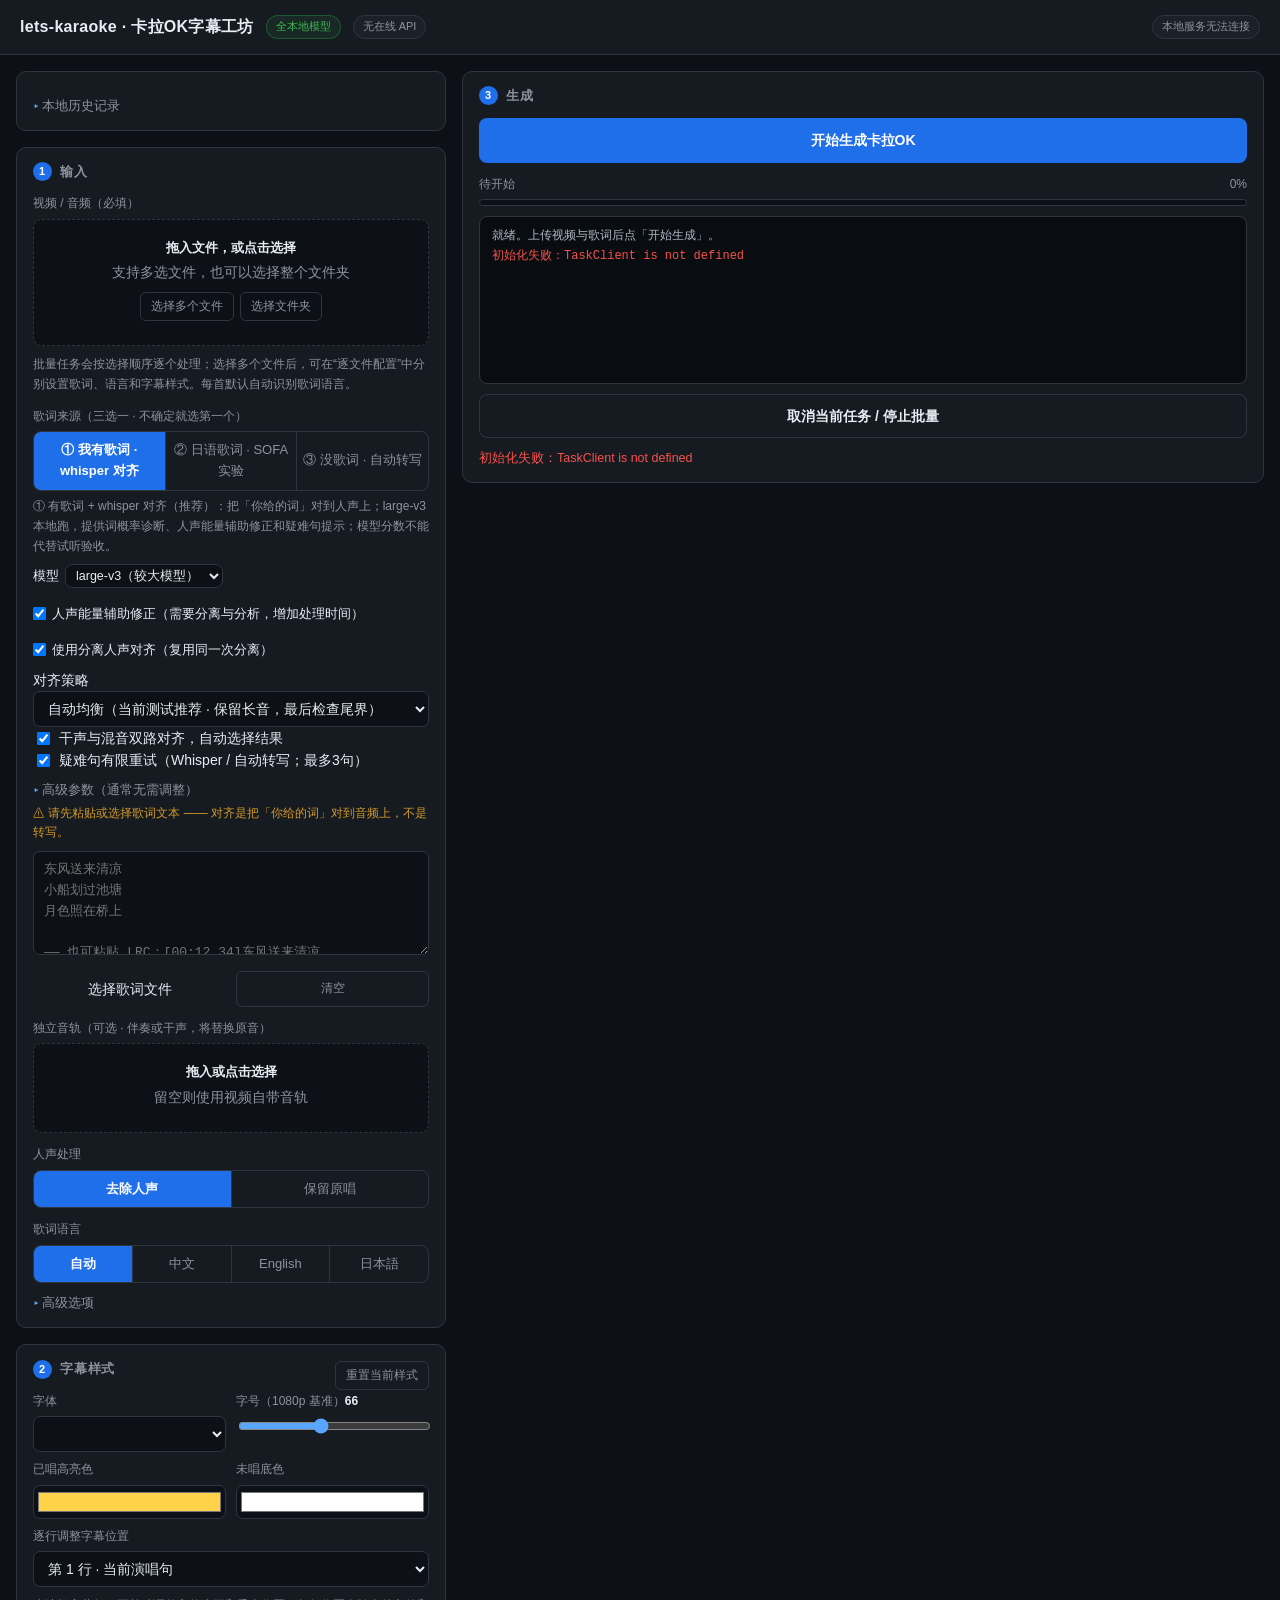
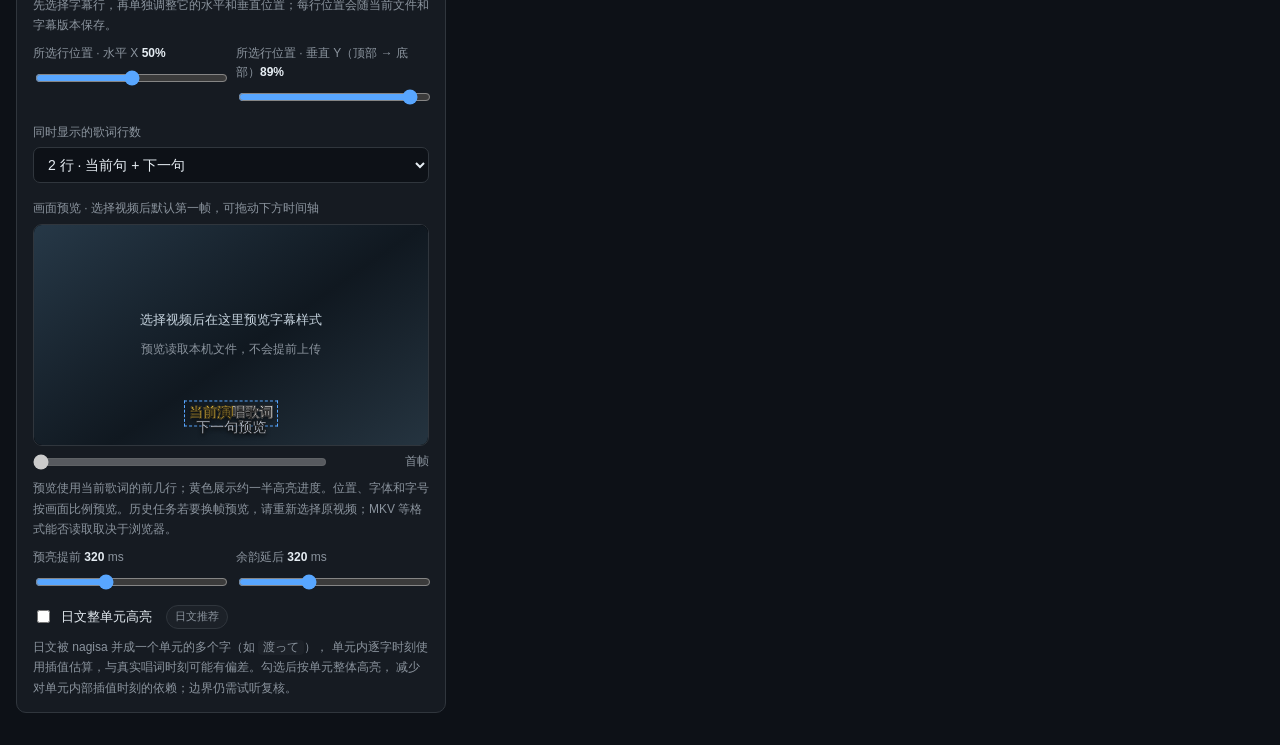
==== src/webui_assets/index.html @ 9d942431 "feat: make karaoke and concert workflows durable and reviewable" ====
<!DOCTYPE html>
<html lang="zh-CN">
<head>
<meta charset="utf-8">
<meta name="viewport" content="width=device-width, initial-scale=1">
<title>lets-karaoke · 卡拉OK字幕工坊</title>
<link rel="stylesheet" href="/diagnostics.css">
<script src="/diagnostics.js"></script>
<link rel="stylesheet" href="/review.css">
<script src="/lyric_waveform.js"></script>
<script src="/task_client.js"></script>
<style>
:root{
  --bg:#0d1117; --panel:#161b22; --panel2:#1c2128; --line:#30363d;
  --fg:#e6edf3; --muted:#8b949e; --accent:#58a6ff; --accent2:#1f6feb;
  --ok:#3fb950; --warn:#d29922; --err:#f85149; --gold:#ffd24a;
  --radius:10px;
}
*{box-sizing:border-box}
html,body{margin:0;padding:0;height:100%}
body{
  background:var(--bg); color:var(--fg);
  font:14px/1.6 -apple-system,BlinkMacSystemFont,"Segoe UI","Microsoft YaHei",
       "PingFang SC",sans-serif;
}
a{color:var(--accent)}
header{
  display:flex;align-items:center;gap:12px;padding:14px 20px;
  border-bottom:1px solid var(--line);background:var(--panel);position:sticky;top:0;z-index:20;
}
header h1{font-size:16px;margin:0;font-weight:600;letter-spacing:.3px}
.pill{
  font-size:11px;padding:2px 9px;border-radius:99px;
  border:1px solid var(--line);color:var(--muted);background:var(--panel2);
}
.pill.on{color:var(--ok);border-color:#2ea04366;background:#2ea0431a}
.spacer{flex:1}
.wrap{display:grid;grid-template-columns:minmax(360px,430px) 1fr;gap:16px;padding:16px;align-items:start}
@media(max-width:1080px){.wrap{grid-template-columns:1fr}}
.review-layout{display:grid;grid-template-columns:minmax(0,1fr);gap:0;align-items:start}
@media(min-width:1400px){
  .review-layout{grid-template-columns:minmax(340px,.9fr) minmax(480px,1.1fr);gap:12px}
  #resultCard{position:sticky;top:72px;align-self:start;max-height:calc(100vh - 88px);overflow:auto;scrollbar-color:#3a4756 var(--panel)}
  #resultCard .result-media{position:sticky;top:0;z-index:3;margin:-14px -16px 0;padding:14px 16px 8px;background:var(--panel);border-bottom:1px solid var(--line)}
  #resultCard video{max-height:45vh;object-fit:contain}
  .review-layout>.card{margin-bottom:0;min-width:0}
}
.card{background:var(--panel);border:1px solid var(--line);border-radius:var(--radius);padding:14px 16px;margin-bottom:16px}
.card h2{font-size:13px;margin:0 0 12px;color:var(--muted);font-weight:600;
  text-transform:uppercase;letter-spacing:.8px;display:flex;align-items:center;gap:8px}
.card h2 .n{
  display:inline-grid;place-items:center;width:19px;height:19px;border-radius:50%;
  background:var(--accent2);color:#fff;font-size:11px;font-weight:700;
}
label.fl{display:block;font-size:12px;color:var(--muted);margin:12px 0 5px}
label.fl:first-of-type{margin-top:0}
input[type=text],input[type=number],textarea,select{
  width:100%;background:#0d1117;color:var(--fg);border:1px solid var(--line);
  border-radius:7px;padding:8px 10px;font:inherit;outline:none;
}
input:focus,textarea:focus,select:focus{border-color:var(--accent);box-shadow:0 0 0 3px #58a6ff22}
textarea{resize:vertical;min-height:104px;font-family:ui-monospace,"Cascadia Mono",Consolas,monospace;font-size:13px}
input[type=range]{width:100%;accent-color:var(--accent)}
input[type=color]{width:100%;height:34px;padding:2px;background:#0d1117;border:1px solid var(--line);border-radius:7px;cursor:pointer}
.row{display:grid;grid-template-columns:1fr 1fr;gap:10px}
.row3{display:grid;grid-template-columns:1fr 1fr 1fr;gap:10px}
.seg{display:flex;border:1px solid var(--line);border-radius:8px;overflow:hidden}
.seg button{
  flex:1;background:transparent;border:0;color:var(--muted);padding:8px 4px;
  font:inherit;font-size:13px;cursor:pointer;transition:.12s;
}
.seg button+button{border-left:1px solid var(--line)}
.seg button:hover{color:var(--fg);background:#ffffff08}
.seg button.on{background:var(--accent2);color:#fff;font-weight:600}
.drop{
  border:1.5px dashed var(--line);border-radius:9px;padding:18px 12px;text-align:center;
  color:var(--muted);cursor:pointer;transition:.15s;background:#0d1117;
}
.drop:hover,.drop.hot{border-color:var(--accent);color:var(--accent);background:#58a6ff0d}
.drop b{display:block;color:var(--fg);font-size:13px;margin-bottom:3px;font-weight:600}
.drop .fn{color:var(--ok);font-size:12px;margin-top:6px;word-break:break-all}
.drop.has{border-color:#2ea04366}
button.primary,button.ghost{
  font:inherit;font-weight:600;border-radius:8px;padding:10px 18px;cursor:pointer;border:1px solid transparent;transition:.12s;
}
button.primary{background:var(--accent2);color:#fff;width:100%;font-size:14px}
button.primary:hover:not(:disabled){background:#2f81f7}
button.primary:disabled{opacity:.45;cursor:not-allowed}
button.ghost{background:transparent;color:var(--fg);border-color:var(--line)}
button.ghost:hover{background:#ffffff0d;border-color:var(--muted)}
button.mini{font:inherit;font-size:12px;padding:4px 10px;border-radius:6px;
  background:transparent;color:var(--muted);border:1px solid var(--line);cursor:pointer}
button.mini:hover{color:var(--fg);border-color:var(--muted)}
.bar{height:7px;background:#0d1117;border-radius:99px;overflow:hidden;border:1px solid var(--line)}
.bar i{display:block;height:100%;width:0;background:linear-gradient(90deg,var(--accent2),var(--ok));transition:width .3s}
.barwrap{margin:4px 0 10px}
.barwrap .lbl{display:flex;justify-content:space-between;font-size:12px;color:var(--muted);margin-bottom:5px}
pre.log{
  background:#090c10;border:1px solid var(--line);border-radius:8px;padding:10px 12px;
  height:168px;overflow:auto;font:12px/1.65 ui-monospace,"Cascadia Mono",Consolas,monospace;
  color:#adbac7;white-space:pre-wrap;word-break:break-all;margin:0;
}
pre.log .e{color:var(--err)}
video{width:100%;border-radius:8px;background:#000;display:block;aspect-ratio:16/9}
.style-preview{position:relative;width:100%;height:auto;aspect-ratio:16/9;max-height:420px;margin-inline:auto;overflow:hidden;border:1px solid var(--line);border-radius:9px;background:linear-gradient(145deg,#263847,#101820 55%,#253440);isolation:isolate}
.style-preview video{position:absolute;inset:0;width:100%;height:100%;object-fit:contain;border-radius:0}
.style-preview-placeholder{position:absolute;inset:0;display:grid;place-content:center;text-align:center;color:#c7d4df;background:linear-gradient(145deg,#263847,#101820 55%,#253440);font-size:13px}
.style-preview-caption{position:absolute;left:var(--caption-x,50%);top:var(--caption-y,89%);transform:translate(-50%,-100%);max-width:92%;text-align:center;white-space:pre-wrap;overflow-wrap:anywhere;font-weight:700;line-height:1.15;pointer-events:none}
.style-preview-caption.position-selected{outline:1px dashed #58a6ff;outline-offset:4px}
.style-preview-caption.current{background:linear-gradient(90deg,var(--caption-sung,#ffd24a) 0 52%,var(--caption-unsung,#fff) 52%);color:transparent;background-clip:text;-webkit-background-clip:text;-webkit-text-stroke:var(--caption-outline,1px) #101010;text-shadow:0 2px 4px #000b}
.style-preview-caption.future{color:#b0b8c4;text-shadow:0 2px 4px #000b;-webkit-text-stroke:var(--caption-outline,1px) #101010}
.frame-tools{display:grid;grid-template-columns:minmax(0,1fr) 92px;gap:10px;align-items:center;margin-top:7px}
.frame-tools input{margin:0}.frame-tools output{text-align:right;color:var(--muted);font:12px ui-monospace,Consolas,monospace}
.dl{display:flex;gap:8px;flex-wrap:wrap;margin-top:12px}
.dl a{
  font-size:12.5px;text-decoration:none;padding:7px 13px;border-radius:7px;
  border:1px solid var(--line);color:var(--fg);background:var(--panel2);
}
.dl a:hover{border-color:var(--accent);color:var(--accent)}
.stat{display:grid;grid-template-columns:repeat(auto-fill,minmax(112px,1fr));gap:9px;margin-top:12px}
.stat div{background:var(--panel2);border:1px solid var(--line);border-radius:8px;padding:8px 10px}
.stat b{display:block;font-size:15px;font-weight:600}
.stat span{font-size:11px;color:var(--muted)}
.tblwrap{max-height:372px;overflow:auto;border:1px solid var(--line);border-radius:8px}
table{width:100%;border-collapse:collapse;font-size:12.5px}
th{position:sticky;top:0;background:var(--panel2);z-index:2;text-align:left;
  padding:8px 9px;color:var(--muted);font-weight:600;border-bottom:1px solid var(--line);white-space:nowrap}
td{padding:5px 9px;border-bottom:1px solid #ffffff0a;white-space:nowrap}
tr:hover td{background:#ffffff06}
tr.playing-line td{background:#1f6feb25;border-bottom-color:var(--accent)}
tr.playing-line td:first-child{box-shadow:inset 3px 0 var(--accent);color:var(--accent)}
td.txt{max-width:230px;overflow:hidden;text-overflow:ellipsis;color:var(--fg)}
td.num{font-family:ui-monospace,Consolas,monospace;color:var(--muted);font-size:12px}
td input[type=number]{width:80px;padding:3px 7px;font-size:12.5px}
td input.time-input{width:104px;padding:3px 6px;font-size:12px;font-variant-numeric:tabular-nums}
td input.line-lyric-input{width:220px;max-width:32vw;padding:5px 7px;font-size:12.5px}
.inline-insert-editor{background:#ffffff05}
.inline-insert-editor td{padding:10px}
.hint{font-size:12px;color:var(--muted);margin:8px 0 0;line-height:1.7}
.hint code{background:var(--panel2);padding:1px 5px;border-radius:4px;font-size:11.5px}
details{margin-top:10px}
summary{cursor:pointer;color:var(--muted);font-size:12.5px;user-select:none;list-style:none}
summary::-webkit-details-marker{display:none}
summary:before{content:"▸ ";color:var(--accent)}
details[open] summary:before{content:"▾ "}
.err{color:var(--err);font-size:12.5px;margin-top:10px;white-space:pre-wrap;word-break:break-all}
.hidden{display:none!important}
.review-details{margin-top:12px;border-top:1px solid var(--line);padding-top:10px}
.review-details>summary{display:flex;align-items:center;gap:10px;min-height:30px;color:var(--fg);font-weight:600}
.review-summary-meta{margin-left:auto;color:var(--muted);font-size:11px;font-weight:400;text-align:right}
.review-summary-meta[data-status=needs_fix]{color:var(--err)}
.review-summary-meta[data-status=needs_review]{color:var(--warn)}
.review-summary-meta[data-status=ready_for_spot_check]{color:var(--ok)}
.review-details-body{padding-top:8px}
.review-details-body>.dl{margin-top:0}
.result-media h2{margin-bottom:10px}
.tune-table-wrap{max-height:min(62vh,720px)}
tr.anchor-candidate td:first-child{box-shadow:inset 3px 0 var(--warn);color:var(--warn)}
.anchor-toggle{width:30px;height:30px;padding:0!important;color:var(--muted)!important}
.anchor-toggle[aria-pressed=true]{background:#d2992222!important;border-color:var(--warn)!important;color:var(--warn)!important}
.anchor-toggle:disabled{opacity:.35;cursor:not-allowed}
.badge{font-size:11px;padding:2px 8px;border-radius:99px;background:var(--panel2);border:1px solid var(--line);color:var(--muted)}
.badge.ok{color:var(--ok);border-color:#2ea04366}
.badge.bad{color:var(--err);border-color:#f8514966}
.rule-help{
  position:fixed;right:20px;top:72px;width:min(390px,calc(100vw - 40px));max-height:calc(100vh - 96px);
  overflow:auto;z-index:40;background:#1c2430f5;border:1px solid #5b8edc88;border-radius:12px;
  box-shadow:0 16px 46px #0009;backdrop-filter:blur(10px);padding:14px 16px;color:var(--fg)
}
.rule-help h3{font-size:14px;margin:0;color:#dbeafe;display:flex;align-items:center;gap:8px}
.rule-help h3 span{font-size:11px;font-weight:400;color:var(--muted);margin-left:auto}
.rule-help h4{font-size:12px;margin:14px 0 4px;color:var(--accent)}
.rule-help dl{margin:0}
.rule-help dt{font-size:12px;font-weight:600;color:var(--fg);margin-top:7px}
.rule-help dd{font-size:11.5px;line-height:1.45;color:#b8c4d4;margin:1px 0 0 0}
.rule-help .help-note{font-size:11.5px;color:var(--muted);margin:7px 0 0}
.rule-help .help-close{float:right;border:0;background:transparent;color:var(--muted);font-size:18px;line-height:1;cursor:pointer;padding:0 0 0 8px}
.rule-help .help-close:hover{color:var(--fg)}
@media(max-width:700px){.rule-help{right:10px;top:62px;width:calc(100vw - 20px);max-height:70vh}}
</style>
</head>
<body>

<header>
  <h1>lets-karaoke · 卡拉OK字幕工坊</h1>
  <span class="pill on">全本地模型</span>
  <span class="pill">无在线 API</span>
  <span class="spacer"></span>
  <span class="pill" id="devPill">设备探测中…</span>
</header>

<div class="wrap">
  <!-- ================= 左栏 ================= -->
  <div>
    <div class="card">
      <details id="historyPanel"><summary>本地历史记录 <span id="historyCount"></span></summary>
        <p class="hint">扫描项目 out 目录中的已保存任务和对齐结果。选择记录可恢复所有版本；缺少原任务配置的实验结果仅供查看。</p>
        <input id="historySearch" type="text" placeholder="按歌曲或目录搜索" aria-label="搜索历史记录">
        <div style="display:flex;gap:6px;flex-wrap:wrap;margin-top:7px">
          <button class="mini" id="selectAllHistory">全选当前结果</button>
          <button class="mini" id="deleteSelectedHistory" style="color:var(--err)">删除选中</button>
          <button class="mini" id="clearHistory" style="color:var(--err)">清空历史</button>
          <button class="mini" id="refreshHistory">重新扫描</button>
        </div>
        <div class="hint" id="historyActionMsg"></div>
        <div id="historyList" style="max-height:340px;overflow:auto;margin-top:8px"></div>
      </details>
    </div>
    <div class="card">
      <h2><span class="n">1</span>输入</h2>

      <label class="fl">视频 / 音频（必填）</label>
      <div class="drop" id="dropMedia">
        <b>拖入文件，或点击选择</b>
        <span>支持多选文件，也可以选择整个文件夹</span>
        <div style="display:flex;gap:6px;justify-content:center;flex-wrap:wrap;margin-top:8px">
          <button type="button" class="mini" id="pickMediaFiles">选择多个文件</button>
          <button type="button" class="mini" id="pickMediaFolder">选择文件夹</button>
        </div>
        <div class="fn" id="fnMedia"></div>
      </div>
      <input type="file" id="media" accept="video/*,audio/*" multiple class="hidden">
      <input type="file" id="mediaFolder" accept="video/*,audio/*" webkitdirectory directory multiple class="hidden">
      <p class="hint">批量任务会按选择顺序逐个处理；选择多个文件后，可在“逐文件配置”中分别设置歌词、语言和字幕样式。每首默认自动识别歌词语言。</p>
      <div id="mediaQueueBox" class="hidden" style="margin-top:10px;padding:10px;border:1px solid var(--line);border-radius:8px">
        <div style="display:flex;justify-content:space-between;gap:8px;align-items:center;flex-wrap:wrap">
          <b>逐文件配置</b><span class="hint" id="mediaActiveName" style="margin:0"></span>
        </div>
        <div id="mediaQueueList" style="display:flex;gap:6px;flex-wrap:wrap;margin-top:8px"></div>
        <p class="hint" style="margin-bottom:0">点击文件后，在歌词区、语言选项和字幕样式区编辑；修改只应用于当前文件。每个文件会生成独立历史记录。</p>
      </div>

      <label class="fl">歌词来源（三选一 · 不确定就选第一个）</label>
      <div class="seg" id="segSrc" style="margin-bottom:7px">
        <button data-v="whisper" class="on">① 我有歌词 · whisper 对齐</button>
        <button data-v="sofa">② 日语歌词 · SOFA 实验</button>
        <button data-v="asr">③ 没歌词 · 自动转写</button>
      </div>
      <div class="hint" id="srcHint" style="margin:-2px 0 9px"></div>
      <div id="whisperOpts"
           style="font-size:12.5px;color:var(--tx2);margin:-2px 0 9px;display:flex;gap:16px;flex-wrap:wrap;align-items:center">
        <label style="display:flex;align-items:center;gap:6px;cursor:pointer">
          模型
          <select id="whisperModel" style="width:auto;padding:3px 6px">
            <option value="large-v3">large-v3（较大模型）</option>
            <option value="medium">medium（较小模型）</option>
            <option value="base">base（轻量模型）</option>
          </select>
        </label>
        <label style="display:flex;align-items:center;gap:6px;cursor:pointer">
          <input type="checkbox" id="useVocalGuide" checked style="width:auto;margin:0">
          人声能量辅助修正（需要分离与分析，增加处理时间）
        </label>
        <label style="display:flex;align-items:center;gap:6px;cursor:pointer"
               title="用分离出的人声尝试减少伴奏干扰；分离伪影也可能影响时间轴。与能量引导共用分离结果，实际效果需要试听确认。">
          <input type="checkbox" id="useAlignVocals" checked style="width:auto;margin:0">
          使用分离人声对齐（复用同一次分离）
        </label>
      </div>
      <label>对齐策略
        <select id="alignmentProfile">
          <option value="balanced">自动均衡（当前测试推荐 · 保留长音，最后检查尾界）</option>
          <option value="automatic">轻量修正（实验 · 仅有限修正边界）</option>
          <option value="legacy">旧规则（对照 · 允许整行重排和搬移）</option>
        </select>
      </label>
      <label style="display:flex;gap:6px;align-items:center">
        <input type="checkbox" id="useDual" checked style="width:auto">
        干声与混音双路对齐，自动选择结果
      </label>
      <label style="display:flex;gap:6px;align-items:center"><input type="checkbox" id="autoRetry" checked style="width:auto">疑难句有限重试（Whisper / 自动转写；最多3句）</label>
      <details id="advRules" style="margin:8px 0">
        <summary>高级参数（通常无需调整）</summary>
        <p class="hint">默认参数来自通用合成测试，通常无需调整。
        轻量修正和旧规则用于对照；模型分数不代表字幕准确率。</p>
        <div id="ruleFields" style="display:grid;grid-template-columns:1fr 1fr;gap:8px"></div>
        <button type="button" class="ghost" id="resetRules">恢复当前模式默认值</button>
      </details>
      <div id="ruleHelp" class="rule-help hidden" role="dialog" aria-label="高级参数说明">
        <button type="button" class="help-close" id="closeRuleHelp" aria-label="关闭说明">×</button>
        <h3>高级参数说明 <span>通常保持默认</span></h3>
        <p class="help-note">这些参数是在“模型时间轴”之后做的有限修正。先听成片，再只调整最相关的一两项。</p>
        <h4>边界与时间轴</h4>
        <dl>
          <dt>boundary_limit · 自动边界最大调整</dt><dd>限制起点或尾点吸附的最大距离。调大可能修复偏移，但更容易吸附到相邻声音。</dd>
          <dt>gap_max · 句内断档阈值</dt><dd>同一句歌词内部间隔超过此值时，认为出现错锚并尝试重排。长间奏歌曲可适当调大。</dd>
          <dt>min_line_dur · 最短行时长</dt><dd>防止字幕一闪而过。调大能提高可读性，但可能造成相邻句重叠。</dd>
          <dt>char_rate_min · 每字最短时长</dt><dd>按字数给短句设置下限，主要防止密集副歌闪现；快速 Rap 不宜设得过大。</dd>
          <dt>char_dur_max · 单字时长上限</dt><dd>限制单个字挂在屏幕上的最长时间。设为 0 表示不限，适合保留拖音。</dd>
          <dt>tail_gain · 拖音延长上限</dt><dd>人声仍在唱时，允许把最后一个字延长的最大秒数。现场混响重时应谨慎调大。</dd>
        </dl>
        <h4>人声引导</h4>
        <dl>
          <dt>vocal_thr · 活跃人声阈值</dt><dd>判断人声是否存在的能量门槛。调低会保留更多弱声，也可能把观众声当成人声。</dd>
          <dt>rel_drop_db · 弱能量剔除</dt><dd>相对主唱能量低于此值的短段会被忽略；设为 0 可关闭。</dd>
          <dt>start_snap · 起点吸附</dt><dd>把歌词起点靠近检测到的人声开始处，适合抢跑明显的现场录音。</dd>
          <dt>tail_clamp / clamp_tails_per_line · 尾部收回</dt><dd>人声结束后仍在显示的字幕会收回，避免尾部挂屏。</dd>
          <dt>tail_extend · 拖音补偿</dt><dd>人声尾音仍在持续时延长最后一个字；关闭后更保守。</dd>
        </dl>
        <h4>置信度与异常修正</h4>
        <dl>
          <dt>conf_high / conf_low · 高低置信阈值</dt><dd>划分可靠、可疑的歌词行。它们影响是否允许自动修正，不是准确率。</dd>
          <dt>ev_prob / ev_dur · 证据词门槛</dt><dd>判定某行是否有足够可靠的词级声学证据，避免用退化闪点定位。</dd>
          <dt>relocate_lowconf · 低置信行搬移</dt><dd>把明显错位的低置信行放入附近未占用的人声区间。重复副歌时建议谨慎。</dd>
          <dt>zeroconf_collapse / zeroconf_p · 零置信压缩</dt><dd>压缩几乎没有声学证据的退化时间轴，避免整句错误铺开。</dd>
        </dl>
        <h4>交叉检查与规则开关</h4>
        <dl>
          <dt>tx_crosscheck · 转写交叉验证</dt><dd>用独立转写检查人声区间是否像歌词。喊叫、和声较多时可能误删，默认策略通常已关闭。</dd>
          <dt>tx_min_match / tx_prune_min / tx_max_seg / tx_cap_frac</dt><dd>控制交叉验证的匹配门槛、最短剪除长度、最长可剪段和总剪除比例。只有启用上项时才生效。</dd>
          <dt>reflow_gapped / fix_over_long · 断档与超长修正</dt><dd>分别处理句内大断档和整句过长。属于较激进的修正，建议先用自动均衡模式。</dd>
          <dt>drop_beyond_vocals · 删除人声区外歌词</dt><dd>移除落在最后一段人声之后的行。现场版本少唱尾段时有用，但需要确认确实没唱。</dd>
          <dt>enforce_timing · 最短时长与不重叠</dt><dd>最后的结构安全检查，保证时间轴可渲染；通过不代表字幕一定唱准。</dd>
        </dl>
      </div>
      <div id="whisperNeedLyrics" class="hidden"
           style="font-size:12px;color:var(--warn);margin:-4px 0 9px">
        ⚠ 请先粘贴或选择歌词文本 —— 对齐是把「你给的词」对到音频上，不是转写。
      </div>
      <div id="asrHint" class="hidden"
           style="font-size:12px;color:var(--warn);margin:-4px 0 9px">
        ⚠ 建议将下面的「歌词语言」改成实际语言。自动判别可能误判现场歌曲，
        造成错字或多余文本；生成的歌词草稿需要校对。
      </div>
      <div id="sofaHint" class="hidden"
           style="font-size:12px;color:var(--tx2);margin:-4px 0 9px">
        SOFA 当前只支持日语细化：先由 Whisper 定位每行，再按日语音素细化。
        无法映射或细化失败时沿用行窗口并插值；结果需要试听确认。
      </div>
      <textarea id="lyrics" placeholder="东风送来清凉&#10;小船划过池塘&#10;月色照在桥上&#10;&#10;—— 也可粘贴 LRC：[00:12.34]东风送来清凉&#10;—— 没有歌词文件？把上面切到「③ 没歌词 · 自动转写」&#10;—— 没时间戳也行，会自动对齐"></textarea>
      <div class="row" style="margin-top:9px">
        <label class="mini" style="text-align:center;padding:7px 0;cursor:pointer;display:block">
          选择歌词文件 <input type="file" id="lyricsFile" accept=".txt,.lrc,.srt,.ass" class="hidden">
        </label>
        <button class="mini" id="btnClearLyrics">清空</button>
      </div>
      <div class="fn" id="fnLyrics" style="font-size:12px;color:var(--ok);margin-top:6px;word-break:break-all"></div>

      <label class="fl">独立音轨（可选 · 伴奏或干声，将替换原音）</label>
      <div class="drop" id="dropTrack">
        <b>拖入或点击选择</b><span>留空则使用视频自带音轨</span>
        <div class="fn" id="fnTrack"></div>
      </div>
      <input type="file" id="track" accept="audio/*" class="hidden">

      <label class="fl">人声处理</label>
      <div class="seg" id="segVocal">
        <button data-v="remove" class="on">去除人声</button>
        <button data-v="keep">保留原唱</button>
      </div>

      <label class="fl">歌词语言</label>
      <div class="seg" id="segLang">
        <button data-v="auto" class="on">自动</button>
        <button data-v="zh">中文</button>
        <button data-v="en">English</button>
        <button data-v="ja">日本語</button>
      </div>

      <details>
        <summary>高级选项</summary>
        <div class="row" style="margin-top:10px">
          <div>
            <label class="fl">人声分离模型</label>
            <select id="demucs">
              <option value="htdemucs_ft">htdemucs_ft（微调模型·较慢）</option>
              <option value="htdemucs">htdemucs（基础模型）</option>
            </select>
          </div>
          <div>
            <label class="fl">对齐后端</label>
            <select id="backend">
              <option value="qwen">Qwen3-ForcedAligner</option>
              <option value="wav2vec2">wav2vec2（基线）</option>
            </select>
          </div>
        </div>
        <div class="row" style="margin-top:8px">
          <div>
            <label class="fl">时间戳用法</label>
            <select id="timedMode">
              <option value="warp">吸附到时间戳（推荐）</option>
              <option value="ignore">忽略时间戳</option>
            </select>
          </div>
          <div>
            <label class="fl">视频编码器</label>
            <select id="encoder">
              <option value="auto">自动（优先 NVENC）</option>
              <option value="nvenc">h264_nvenc</option>
              <option value="x264">libx264</option>
            </select>
          </div>
        </div>
        <label class="fl">画质（CRF/CQ，越小越清晰）<b id="qVal" style="color:var(--fg)">21</b></label>
        <input type="range" id="quality" min="14" max="30" value="21">
        <label style="display:flex;align-items:center;gap:8px;margin-top:10px;font-size:13px">
          <input type="checkbox" id="separate" checked style="width:auto">
          做人声分离（尝试减少伴奏干扰；需要额外处理时间）
        </label>
      </details>
    </div>

    <div class="card">
      <div style="display:flex;align-items:center;justify-content:space-between;gap:8px">
        <h2><span class="n">2</span>字幕样式</h2>
        <button class="mini" type="button" id="btnResetStyle">重置当前样式</button>
      </div>
      <div class="row">
        <div>
          <label class="fl">字体</label>
          <select id="font"></select>
        </div>
        <div>
          <label class="fl">字号（1080p 基准）<b id="fsVal" style="color:var(--fg)">66</b></label>
          <input type="range" id="fontSize" min="34" max="110" value="66">
        </div>
      </div>
      <div class="row" style="margin-top:8px">
        <div>
          <label class="fl">已唱高亮色</label>
          <input type="color" id="sung" value="#FFD24A">
        </div>
        <div>
          <label class="fl">未唱底色</label>
          <input type="color" id="unsung" value="#FFFFFF">
        </div>
      </div>
      <label class="fl" style="margin-top:8px">逐行调整字幕位置</label>
      <select id="positionRow" aria-label="选择要调整位置的字幕行">
        <option value="0">第 1 行 · 当前演唱句</option>
        <option value="1">第 2 行 · 下一句</option>
        <option value="2">第 3 行 · 后续歌词</option>
      </select>
      <p class="hint">先选择字幕行，再单独调整它的水平和垂直位置；每行位置会随当前文件和字幕版本保存。</p>
      <div class="row" style="margin-top:8px">
        <div>
          <label class="fl">所选行位置 · 水平 X <b id="positionXVal" style="color:var(--fg)">50%</b></label>
          <input type="range" id="positionX" min="5" max="95" value="50">
        </div>
        <div>
          <label class="fl">所选行位置 · 垂直 Y（顶部 → 底部）<b id="positionYVal" style="color:var(--fg)">89%</b></label>
          <input type="range" id="positionY" min="4" max="96" step="0.1" value="89">
        </div>
      </div>
      <label class="fl">同时显示的歌词行数</label>
      <select id="lineCount">
        <option value="1">1 行 · 当前句</option>
        <option value="2" selected>2 行 · 当前句 + 下一句</option>
        <option value="3">3 行 · 当前句 + 后两句</option>
      </select>
      <div style="margin-top:16px">
      <label class="fl">画面预览 · 选择视频后默认第一帧，可拖动下方时间轴</label>
        <div id="stylePreview" class="style-preview" aria-label="字幕样式叠加预览">
          <video id="stylePreviewVideo" muted playsinline preload="metadata" aria-label="所选视频画面预览"></video>
          <div id="stylePreviewPlaceholder" class="style-preview-placeholder">选择视频后在这里预览字幕样式<br><span class="hint">预览读取本机文件，不会提前上传</span></div>
          <div id="stylePreviewCaptions" aria-live="polite"></div>
        </div>
        <div class="frame-tools">
          <input id="previewFrame" type="range" min="0" max="0.1" step="0.04" value="0" disabled aria-label="预览视频帧时间">
          <output id="previewFrameLabel">首帧</output>
        </div>
        <p class="hint">预览使用当前歌词的前几行；黄色展示约一半高亮进度。位置、字体和字号按画面比例预览。历史任务若要换帧预览，请重新选择原视频；MKV 等格式能否读取取决于浏览器。</p>
      </div>
      <div class="row" style="margin-top:8px">
        <div>
          <label class="fl">预亮提前 <b id="leadVal" style="color:var(--fg)">320</b> ms</label>
          <input type="range" id="leadMs" min="0" max="900" step="20" value="320">
        </div>
        <div>
          <label class="fl">余韵延后 <b id="tailVal" style="color:var(--fg)">320</b> ms</label>
          <input type="range" id="tailMs" min="0" max="900" step="20" value="320">
        </div>
      </div>
      <label style="display:flex;align-items:center;gap:8px;margin-top:9px;font-size:13px">
        <input type="checkbox" id="groupUnit" style="width:auto">
        日文整单元高亮<span class="badge" style="margin-left:6px">日文推荐</span>
      </label>
      <p class="hint">日文被 nagisa 并成一个单元的多个字（如 <code>渡って</code>），
        单元内逐字时刻使用插值估算，与真实唱词时刻可能有偏差。勾选后按单元整体高亮，
        减少对单元内部插值时刻的依赖；边界仍需试听复核。</p>
    </div>
  </div>

  <!-- ================= 右栏 ================= -->
  <div>
    <div class="card">
      <h2><span class="n">3</span>生成</h2>
      <button class="primary" id="btnRun">开始生成卡拉OK</button>
      <div class="barwrap" style="margin-top:12px">
        <div class="lbl"><span id="stageTxt">待开始</span><span id="pctTxt">0%</span></div>
        <div class="bar"><i id="barFill"></i></div>
      </div>
      <pre class="log" id="log">就绪。上传视频与歌词后点「开始生成」。</pre>
      <div style="margin-top:10px;display:flex;gap:8px">
        <button class="ghost" id="btnCancel" style="flex:1" disabled>取消当前任务 / 停止批量</button>
      </div>
      <div class="err hidden" id="errBox"></div>
    </div>

    <div class="review-layout">
      <div class="card hidden" id="resultCard">
        <div class="result-media">
          <h2>成片</h2>
          <video id="player" controls playsinline></video>
          <div style="display:flex;gap:12px;align-items:center;flex-wrap:wrap;margin-top:8px">
            <button class="ghost" id="jumpPlayingLine">定位当前播放歌词 ↓</button>
            <label><input type="checkbox" id="followPlayingLine" style="width:auto"> 微调表自动跟随</label>
            <span class="hint" id="playingLineInfo"></span>
          </div>
        </div>
        <details id="reviewDetails" class="review-details">
          <summary><span>下载、验收与诊断</span><span id="reviewSummaryMeta" class="review-summary-meta">展开查看处理信息</span></summary>
          <div class="review-details-body">
            <div class="dl" id="dlBox"></div>
            <div id="acceptanceBox" class="review-box" role="status"></div>
            <button class="ghost" id="btnRetry" style="width:auto">局部重试疑难句 · 生成新版本</button>
            <p id="retryMsg" class="hint"></p>
            <div id="waveformHost"></div>
            <div id="alignmentDiagnostics"></div>
            <details id="asrBox" class="hidden" style="margin-top:10px">
              <summary>ASR 自动转写的歌词草稿（可复制校对 / 直接改字幕）</summary>
              <div style="opacity:.72;font-size:12px;margin:8px 0 6px" id="asrInfo"></div>
              <textarea id="asrDraft" readonly spellcheck="false"
                style="width:100%;height:190px;font-family:ui-monospace,Consolas,monospace;font-size:12px"></textarea>
            </details>
            <details id="whisperBox" class="hidden" style="margin-top:10px">
              <summary>whisper 对齐诊断（逐字时间轴 · 建议复核低置信行）</summary>
              <div style="opacity:.72;font-size:12px;margin:8px 0 6px" id="whisperInfo"></div>
              <textarea id="whisperDraft" readonly spellcheck="false"
                style="width:100%;height:190px;font-family:ui-monospace,Consolas,monospace;font-size:12px"></textarea>
            </details>
            <div class="stat" id="statBox"></div>
          </div>
        </details>
      </div>

      <div class="card hidden" id="tuneCard">
      <h2><span class="n">4</span>人工微调对齐<span class="spacer"></span>
        <span class="badge" id="healthBadge">—</span></h2>
      <p class="hint">给某一行填「偏移 ms」即可整体平移该行（正数延后、负数提前）；
        点 <b>▶</b> 可把播放器跳到该行起点试听。每行的 ⚓ 可独立开关，也可以同时选择多个锚点；修改时间或偏移会自动把该句加入锚点。
        提交后会固定所选句，并重新对齐锚点之间及最后一个锚点之后的歌词；再次点击该行 ⚓ 可取消。</p>
      <div id="missingLyricAlert" class="hidden" style="margin:8px 0;padding:9px 11px;border:1px solid #d2992266;border-radius:8px;background:#d2992212;color:var(--warn)"></div>
      <div class="tblwrap tune-table-wrap" style="margin-top:10px">
        <div style="display:flex;gap:10px;flex-wrap:wrap;margin-bottom:12px">
          <label>查看 / 继续编辑版本 <select id="tuneVersion" style="width:auto"></select></label>
          <label>试听速度 <select id="tuneSpeed" style="width:auto"><option value="1">1×</option><option value="0.75">0.75×</option><option value="0.5">0.5×</option></select></label>
          <button class="mini" id="stopLoop">停止循环</button><span class="hint" id="loopInfo"></span>
        </div>
        <p class="hint">展开歌词可逐字/词填写偏移。偏移相对于当前选中版本，整行与字词偏移会相加。播放器显示已渲染版本，提交后才会更新高亮；时间顺序冲突会被自动整理，需复核结果。</p>
        <table>
          <thead><tr>
            <th style="width:38px">#</th><th>歌词</th><th style="width:48px">插入</th><th style="width:48px">锚点</th><th>起点（分:秒）</th><th>终点（分:秒）</th>
            <th style="width:96px">偏移 ms</th><th style="width:40px"></th>
          </tr></thead>
          <tbody id="tuneBody"></tbody>
        </table>
      </div>
      <div style="margin-top:12px;display:flex;gap:8px;flex-wrap:wrap">
        <button class="primary" id="btnRerender" style="width:auto;flex:1">应用并重新渲染</button>
        <button class="ghost hidden" id="btnDiscardDraft">放弃暂存修改</button>
        <button class="ghost hidden" id="btnCancelEdit">取消微调任务</button>
        <button class="ghost hidden" id="btnResumeEdit">重试上次微调</button>
        <button class="ghost" id="btnReset">清空偏移</button>
      </div>
      <div class="hint" id="rerenderMsg"></div>
      <p class="hint">起止时间使用分:秒格式（例如 5:09.880），也可输入总秒数；修改起止时间时，句内字词按原相对位置等比伸缩。歌词可逐行编辑，替换时保留该句时长并按原字词节奏分配高亮时间。点击行内“＋”可在该句后暂存新歌词，不会立即生成视频；插入和调整完成后点击上方按钮统一生成。</p>
      <div class="hint" id="insertMsg"></div>
      </div>
    </div>
  </div>
</div>

<script>
const $ = (s) => document.querySelector(s);
let JOB = null, ALIGN = null, ES = null, MEDIA_QUEUE = [], MEDIA_ITEMS = [], MEDIA_ACTIVE_INDEX = -1;
let MEDIA_SWITCHING = false, BATCH_CANCEL_REQUESTED = false;
let TUNE_VERSION = 0, TUNE_LOOP = null, WAVEFORM = null, ANCHOR_ROWS = new Set(), EDIT_DRAFT_ID = null;
let HISTORY = [], EDITABLE = true, EDITING = false, ANCHOR_API_SUPPORTED = false;
let GENERATION_BUSY = false, EDIT_OPERATION = null, ASYNC_EDIT_SUPPORTED = false, DRAFT_RESTORE_BLOCKED = false;
const TASK_STORE = 'lets-karaoke:pending-tasks';
let SAVED_TASKS = readLocal(TASK_STORE, {});
const BATCH_JOBS = new Set();
const escapeText = value => String(value??'').replace(/[&<>"']/g,c=>({'&':'&amp;','<':'&lt;','>':'&gt;','"':'&quot;',"'":'&#39;'}[c]));

function readLocal(key, fallback){try{return JSON.parse(localStorage.getItem(key))||fallback;}catch{return fallback;}}
function writeLocal(key, value){try{localStorage.setItem(key,JSON.stringify(value));}catch{logLine('浏览器无法保存恢复记录；后台任务仍会继续，请通过历史记录查看。',true);}}
function removeLocal(key){try{localStorage.removeItem(key);}catch{}}
function rememberTask(job, value){SAVED_TASKS[job]={...value,job};writeLocal(TASK_STORE,SAVED_TASKS);}
function forgetTask(job){delete SAVED_TASKS[job];writeLocal(TASK_STORE,SAVED_TASKS);BATCH_JOBS.delete(job);}
function jobIdentity(job){
  return TaskClient.identity(job,HISTORY);
}
const sameJob=(a,b)=>jobIdentity(a)===jobIdentity(b);
const draftKey=(job=JOB,version=TUNE_VERSION)=>`lets-karaoke:draft:${jobIdentity(job)}:${Number(version)||0}`;
const editFailureKey=job=>`lets-karaoke:failed-edit:${jobIdentity(job)}`;
function rememberEditFailure(job,context){writeLocal(editFailureKey(context.target_job),{job,context,target_job:context.target_job,kind:'edit'});}
function persistDraft(){
  if(!JOB||!ALIGN||DRAFT_RESTORE_BLOCKED)return;
  const fields=[];
  for(const input of $('#tuneBody').querySelectorAll('input')){
    const attr=['data-line-text','data-bound-start','data-bound-end','data-line','data-token'].find(name=>input.hasAttribute(name));
    if(attr&&input.value!==input.defaultValue)fields.push({attr,row:input.getAttribute(attr),value:input.value});
  }
  const editor=$('#tuneBody [data-insert-editor]');
  const insertion=editor?{after:Number(editor.querySelector('[data-insert-save]').dataset.insertSave),text:editor.querySelector('[data-insert-text]').value,mode:editor.querySelector('[data-insert-mode]').value,start:editor.querySelector('[data-insert-start]').value,end:editor.querySelector('[data-insert-end]').value}:null;
  writeLocal(draftKey(),{draft_id:EDIT_DRAFT_ID,anchors:[...ANCHOR_ROWS],fields,insertion,options:styleOptions()});
}
async function restoreDraft(version){
  DRAFT_RESTORE_BLOCKED=false;
  EDIT_DRAFT_ID=null;
  const key=draftKey(JOB,version),identity=jobIdentity(JOB),raw=identity.startsWith('webui/')?identity.slice(6):JOB;
  const oldKey=`lets-karaoke:draft:${raw}:${Number(version)||0}`;
  const saved=readLocal(key,null)||readLocal(oldKey,null)||readLocal(`lets-karaoke:draft:${JOB}:${Number(version)||0}`,null);
  if(!saved)return;
  writeLocal(key,saved);if(oldKey!==key)removeLocal(oldKey);
  if(saved.draft_id)try{
    const draft=await TaskClient.json('/api/draft?draft_id='+encodeURIComponent(saved.draft_id)+'&job='+encodeURIComponent(JOB)+'&base_version='+(Number(version)||0));
    EDIT_DRAFT_ID=draft.draft_id;ANCHOR_ROWS=new Set(saved.anchors||[]);
    await loadAlign(version,draft.lines);
    $('#insertMsg').textContent='已恢复暂存修改；播放器仍显示已生成版本。';
  }catch(error){
    if(error.status===404){removeLocal(draftKey(JOB,version));logLine('暂存修改已不存在，已打开保存的版本。',true);return;}
    else{DRAFT_RESTORE_BLOCKED=true;EDITABLE=false;setEditBusy(false);showErr('暂存修改暂时无法加载：'+error.message+'；恢复记录已保留，重新打开此历史记录可重试。');}
  }
  if(saved.draft_id&&!EDIT_DRAFT_ID)return;
  ANCHOR_ROWS=new Set(saved.anchors||[]);
  if(saved.options)applyStyleOptions(saved.options);
  for(const field of saved.fields||[]){
    if(!['data-line-text','data-bound-start','data-bound-end','data-line','data-token'].includes(field.attr))continue;
    const input=$('#tuneBody').querySelector(`[${field.attr}="${CSS.escape(String(field.row))}"]`);if(input)input.value=field.value;
  }
  if(saved.insertion){
    openInlineInsert(saved.insertion.after);
    const editor=$('#tuneBody [data-insert-editor]');
    if(editor){for(const key of ['text','mode','start','end'])editor.querySelector(`[data-insert-${key}]`).value=saved.insertion[key]||'';editor.querySelector('[data-insert-manual]').classList.toggle('hidden',saved.insertion.mode!=='manual');}
  }
  syncAllTokenEditStates();updateAnchorControls();WAVEFORM?.refresh();
  if(saved.fields?.length||saved.insertion)$('#rerenderMsg').textContent='已恢复尚未提交的修改；播放器显示已生成版本，确认后可提交。';
}

// ---------------------------------------------------------------- 初始化
async function boot(){
  const meta = await TaskClient.json('/api/meta');
  ANCHOR_API_SUPPORTED=meta.features?.multi_anchor===true;
  ASYNC_EDIT_SUPPORTED=meta.features?.async_edit===true;
  window.RULE_META = meta;
  renderRules();
  const fs = $('#font');
  meta.fonts.forEach(n => {
    const o = document.createElement('option');
    o.value = o.textContent = n;
    if (n === meta.defaults.font) o.selected = true;
    fs.appendChild(o);
  });
  renderStylePreview();
  try {
    const js = await TaskClient.json('/api/jobs');
    $('#devPill').textContent = js.length ? `历史任务 ${js.length}` : '本地服务已就绪';
    await refreshHistory();
    if(!await recoverTasks(js))await restoreWorkspace();
  } catch(e){ $('#devPill').textContent = '任务列表暂时无法连接'; showErr(e.message); }
}
boot().catch(e=>{$('#devPill').textContent='本地服务无法连接';showErr('初始化失败：'+e.message);});

async function recoverTasks(serverJobs){
  const jobs=TaskClient.recover(serverJobs,Object.keys(SAVED_TASKS));
  if(!jobs.length)return false;
  GENERATION_BUSY=true;$('#btnRun').disabled=true;BATCH_CANCEL_REQUESTED=false;
  jobs.filter(j=>j.kind!=='edit'&&SAVED_TASKS[j.job]?.kind!=='edit').forEach(j=>BATCH_JOBS.add(j.job));
  $('#btnCancel').disabled=!BATCH_JOBS.size;
  logLine(`正在恢复 ${jobs.length} 个已提交任务；后台队列会继续处理。`);
  try{
    for(let i=0;i<jobs.length;i++){
      const entry={...SAVED_TASKS[jobs[i].job],...jobs[i]},id=entry.job;
      rememberTask(id,entry);
      if(entry.kind==='edit')await recoverEdit(entry);
      else{
        JOB=id;EDITABLE=true;
        await watch(id,i/jobs.length,1/jobs.length);
      }
    }
  }finally{
    GENERATION_BUSY=false;setEditBusy(EDITING);$('#btnCancel').disabled=!BATCH_JOBS.size;
    await refreshHistory();
  }
  return true;
}
async function restoreWorkspace(){
  const saved=readLocal('lets-karaoke:last-workspace',null);if(!saved)return;
  const record=HISTORY.find(row=>row.path===saved.path||sameJob(row.job,saved.job));
  if(!record?.result||historyLocked(record))return;
  const selected=record.versions.find(version=>version.version===Number(saved.version)&&version.video);
  JOB=record.job;EDITABLE=record.editable;
  await finish(selected?{...record.result,video:selected.video,version:selected.version}:record.result);
  logLine('已恢复上次打开的记录和编辑版本。');
}

// ---------------------------------------------------------------- 分段控件
function seg(id, cb){
  const box = $(id);
  box.addEventListener('click', e => {
    const b = e.target.closest('button'); if(!b) return;
    [...box.children].forEach(x => x.classList.toggle('on', x === b));
    cb(b.dataset.v);
  });
}
let VOCAL = 'remove', LANG = 'auto', SRC = 'whisper';
seg('#segVocal', v => VOCAL = v);
seg('#segLang',  v => {
  LANG = v;
  if(!MEDIA_SWITCHING && MEDIA_ACTIVE_INDEX >= 0 && MEDIA_ITEMS[MEDIA_ACTIVE_INDEX]){
    MEDIA_ITEMS[MEDIA_ACTIVE_INDEX].lang = v;
    renderMediaQueue();
  }
  refreshSrcUI();
});
seg('#segSrc',   v => { SRC = v; refreshSrcUI(); });

// 歌词来源三选一（分段选择器天然互斥，不会出现「勾了一个另一个的选项还亮着」）
const SRC_HINT = {
  whisper: '① 有歌词 + whisper 对齐（推荐）：把「你给的词」对到人声上；large-v3 本地跑，' +
           '提供词概率诊断、人声能量辅助修正和疑难句提示；模型分数不能代替试听验收。',
  sofa:    '② 日语歌词 + SOFA（实验性）：先用 Whisper 定位每行，再按日语音素细化；' +
           '无法映射或细化失败时沿用行窗口并插值，结果仍需试听确认。此路线仅支持日语。',
  asr:     '③ 没歌词 · 自动转写：本地 Qwen3-ASR-1.7B 转写歌词草稿（务必手动选对语言），' +
           '随后自动用 Whisper 对齐并出片；识别出的歌词仍可能有错字。',
};
function refreshSrcUI(){
  if(SRC==='sofa'){
    LANG='ja';
    $('#segLang').querySelectorAll('button').forEach(button=>button.classList.toggle('on',button.dataset.v==='ja'));
    if(MEDIA_ITEMS[MEDIA_ACTIVE_INDEX])MEDIA_ITEMS[MEDIA_ACTIVE_INDEX].lang='ja';
  }
  $('#segLang').querySelectorAll('button').forEach(button=>button.disabled=SRC==='sofa'&&button.dataset.v!=='ja');
  $('#srcHint').textContent = SRC_HINT[SRC] || '';
  const hasLyrics = $('#lyrics').value.trim() || $('#lyricsFile').files[0];
  $('#whisperOpts').classList.toggle('hidden', SRC === 'sofa');
  $('#sofaHint').classList.toggle('hidden', SRC !== 'sofa');
  $('#asrHint').classList.toggle('hidden', !(SRC === 'asr' && LANG === 'auto'));
  $('#whisperNeedLyrics').classList.toggle('hidden',
      !((SRC === 'whisper' || SRC === 'sofa') && !hasLyrics));
}
$('#lyrics').addEventListener('input', refreshSrcUI);
$('#lyricsFile').addEventListener('change', refreshSrcUI);
$('#btnClearLyrics').addEventListener('click', () => setTimeout(refreshSrcUI, 0));
refreshSrcUI();

const STYLE_DEFAULTS = {
  font: '', font_size: 66, sung_color: '#FFD24A', unsung_color: '#FFFFFF',
  line_count: 2, next_line: true, position_x: 50, position_y: 89,
  lead_ms: 320, tail_ms: 320, group_same_unit: false,
};
let ACTIVE_LINE_POSITIONS = null;
const clampPercent = value => Math.max(0, Math.min(100, Number(value) || 0));
const roundPercent = value => Math.round(clampPercent(value) * 10) / 10;
const showPercent = value => `${Number(value)%1?Number(value).toFixed(1):Number(value)}%`;
function normalizeLinePositions(options={}){
  const baseX=clampPercent(options.position_x ?? 50);
  const baseY=clampPercent(options.position_y ?? (options.margin_v!=null ? 100-Number(options.margin_v)/1080*100 : 89));
  const fontSize=Number(options.font_size)||66;
  const step=Math.max(fontSize*1.1,fontSize*0.62*1.4)/1080*100;
  const saved=Array.isArray(options.line_positions)?options.line_positions:[];
  return [0,1,2].map(i=>{
    const item=saved[i];
    const x=item&&typeof item==='object'?(Array.isArray(item)?item[0]:item.x):undefined;
    const y=item&&typeof item==='object'?(Array.isArray(item)?item[1]:item.y):undefined;
    return {x:roundPercent(x??baseX),y:roundPercent(y??(baseY+step*i))};
  });
}
function positionLineIndex(){return Math.max(0,Math.min(2,Number($('#positionRow')?.value)||0));}
function syncPositionControls(){
  if(!ACTIVE_LINE_POSITIONS)ACTIVE_LINE_POSITIONS=normalizeLinePositions(STYLE_DEFAULTS);
  const pos=ACTIVE_LINE_POSITIONS[positionLineIndex()];
  $('#positionX').value=String(pos.x);$('#positionY').value=String(pos.y);
  $('#positionXVal').textContent=showPercent(pos.x);$('#positionYVal').textContent=showPercent(pos.y);
}
function updateActiveLinePosition(){
  if(!ACTIVE_LINE_POSITIONS)ACTIVE_LINE_POSITIONS=normalizeLinePositions(STYLE_DEFAULTS);
  ACTIVE_LINE_POSITIONS[positionLineIndex()]={x:roundPercent($('#positionX').value),y:roundPercent($('#positionY').value)};
}
function updatePositionLineChoices(){
  const select=$('#positionRow'),count=Math.max(1,Math.min(3,Number($('#lineCount').value)||2));
  [...select.options].forEach((option,i)=>option.disabled=i>=count);
  if(Number(select.value)>=count)select.value='0';
}
function defaultStyleOptions(){
  return {...STYLE_DEFAULTS, font: window.RULE_META?.defaults?.font || $('#font')?.value || ''};
}
function applyStyleOptions(options){
  const opts = {...defaultStyleOptions(), ...(options || {})};
  const set = (id, value) => { const el = $('#'+id); if(el && value != null) el.value = String(value); };
  const font = $('#font');
  if(font && opts.font && [...font.options].some(o => o.value === opts.font)) font.value = opts.font;
  set('fontSize', opts.font_size);
  set('sung', opts.sung_color); set('unsung', opts.unsung_color);
  set('lineCount', opts.line_count ?? (opts.next_line ? 2 : 1));
  ACTIVE_LINE_POSITIONS=normalizeLinePositions(opts);
  $('#positionRow').value='0';updatePositionLineChoices();syncPositionControls();
  set('leadMs', opts.lead_ms); set('tailMs', opts.tail_ms);
  if($('#groupUnit')) $('#groupUnit').checked = Boolean(opts.group_same_unit);
  $('#fsVal').textContent = $('#fontSize').value;
  $('#leadVal').textContent = $('#leadMs').value;
  $('#tailVal').textContent = $('#tailMs').value;
  updatePreviewPositionLimit();
  renderStylePreview();
}
function captureActiveMediaItem(){
  if(MEDIA_SWITCHING || MEDIA_ACTIVE_INDEX < 0 || !MEDIA_ITEMS[MEDIA_ACTIVE_INDEX]) return;
  const item = MEDIA_ITEMS[MEDIA_ACTIVE_INDEX];
  item.lyrics = $('#lyrics').value;
  item.lyricsFileName = item.lyricsFile?.name || item.lyricsFileName || '';
  item.lang = LANG;
  item.style = JSON.parse(JSON.stringify(styleOptions()));
}
function renderMediaQueue(){
  const box=$('#mediaQueueBox'),list=$('#mediaQueueList');
  if(!box||!list)return;
  box.classList.toggle('hidden', MEDIA_ITEMS.length<=1);
  list.replaceChildren();
  MEDIA_ITEMS.forEach((item,i)=>{
    const b=document.createElement('button');b.type='button';b.className='mini';
    b.style.cssText='text-align:left;max-width:100%;overflow:hidden;text-overflow:ellipsis';
    b.style.borderColor=i===MEDIA_ACTIVE_INDEX?'var(--blue)':'var(--line)';
    const hasLyrics=Boolean((item.lyrics||'').trim()||item.lyricsFile);
    const langLabel={auto:'自动',zh:'中文',en:'English',ja:'日本語'}[item.lang]||'自动';
    b.textContent=`${i+1}. ${item.file.name} · ${hasLyrics?'歌词已设置':'待填写歌词'} · ${langLabel}`;
    b.title=item.file.name;b.onclick=()=>activateMediaItem(i);list.append(b);
  });
  const active=MEDIA_ITEMS[MEDIA_ACTIVE_INDEX];
  $('#mediaActiveName').textContent=active?`当前编辑：${active.file.name}`:'';
}
function activateMediaItem(index){
  if(index<0||index>=MEDIA_ITEMS.length)return;
  captureActiveMediaItem();
  const item=MEDIA_ITEMS[index];
  MEDIA_SWITCHING=true;MEDIA_ACTIVE_INDEX=index;
  $('#lyrics').value=item.lyrics||'';
  $('#lyricsFile').value='';
  $('#fnLyrics').textContent=item.lyricsFileName?`已载入：${item.lyricsFileName}`:'';
  LANG=item.lang||'auto';
  [...$('#segLang').children].forEach(button => button.classList.toggle('on',button.dataset.v===LANG));
  applyStyleOptions(item.style||defaultStyleOptions());
  MEDIA_SWITCHING=false;
  if(item.file)setStylePreviewFile(item.file);
  refreshSrcUI();renderStylePreview();renderMediaQueue();
}

// ---------------------------------------------------------------- 拖拽上传
function dropWire(dropId, inputId, fnId, onSet){
  const d = $(dropId), inp = $(inputId);
  const accept = () => { inp.click(); };
  d.addEventListener('click', accept);
  inp.addEventListener('change', () => { if(inp.files[0]) set(inp.files[0], [...inp.files]); });
  ['dragenter','dragover'].forEach(ev =>
    d.addEventListener(ev, e => { e.preventDefault(); d.classList.add('hot'); }));
  ['dragleave','drop'].forEach(ev =>
    d.addEventListener(ev, e => { e.preventDefault(); d.classList.remove('hot'); }));
  d.addEventListener('drop', e => {
    const files = [...e.dataTransfer.files], f = files[0]; if(!f) return;
    inp.files = e.dataTransfer.files;   // 保持与表单一致
    set(f, files);
  });
  function set(f, files=[f]){
    $(fnId).textContent = f.name + '  (' + (f.size/1048576).toFixed(1) + ' MB)';
    d.classList.add('has');
    if(onSet) onSet(f, files);
  }
}
let STYLE_PREVIEW_URL = null;
function mediaFiles(files){
  return [...(files || [])].filter(f => f && (
    (f.type || '').startsWith('video/') || (f.type || '').startsWith('audio/') ||
    /\.(mp4|m4v|mov|mkv|webm|avi|ts|mts|mp3|wav|flac|m4a|aac|ogg)$/i.test(f.name)
  ));
}
function setMediaSelection(first, files=[first]){
  captureActiveMediaItem();
  const selected = mediaFiles(files);
  const seedLyrics = $('#lyrics').value;
  const seedLyricsFile = $('#lyricsFile').files[0] || MEDIA_ITEMS[MEDIA_ACTIVE_INDEX]?.lyricsFile || null;
  const seedStyle = JSON.parse(JSON.stringify(styleOptions()));
  const seedLang = selected.length > 1 ? 'auto' : LANG;
  MEDIA_ITEMS = selected.map(file => ({
    file, lyrics:seedLyrics, lyricsFile:seedLyricsFile,
    lyricsFileName:seedLyricsFile?.name || '', lang:seedLang,
    style:JSON.parse(JSON.stringify(seedStyle)),
  }));
  MEDIA_QUEUE = MEDIA_ITEMS.map(item => item.file);
  MEDIA_ACTIVE_INDEX = -1;
  const count = MEDIA_ITEMS.length;
  const names = MEDIA_QUEUE.slice(0,3).map(f => f.name).join('、');
  $('#fnMedia').textContent = count === 0 ? '未找到可处理的媒体文件' :
    (count === 1 ? `${names}  (${(MEDIA_QUEUE[0].size/1048576).toFixed(1)} MB)` :
      `${count} 个文件：${names}${count>3?' 等':''}`);
  $('#dropMedia').classList.toggle('has', count > 0);
  $('#btnRun').textContent = count > 1 ? `批量生成卡拉OK（${count} 个）` : '开始生成卡拉OK';
  renderMediaQueue();
  if(MEDIA_ITEMS[0]) activateMediaItem(0);
  refreshSrcUI();
}
dropWire('#dropMedia', '#media', '#fnMedia', (first, files) => setMediaSelection(first, files));
$('#pickMediaFiles').addEventListener('click', e => { e.stopPropagation(); $('#media').click(); });
$('#pickMediaFolder').addEventListener('click', e => { e.stopPropagation(); $('#mediaFolder').click(); });
$('#mediaFolder').addEventListener('change', e => {
  const files = [...e.target.files];
  if(files.length) setMediaSelection(files[0], files);
});
async function importConcertMedia(data){
  const label=$('#fnMedia');
  if($('#btnRun').disabled){label.textContent='当前有任务正在运行，请等待完成后再导入。';return;}
  try{
    const url=new URL(data.url||'',location.origin);
    if(url.origin!==location.origin||!/^\/concert-files\/[a-zA-Z0-9_-]+\/export-[a-f0-9]+\/[^/]+$/.test(url.pathname))
      throw new Error('切割视频地址无效');
    const name=String(data.name||decodeURIComponent(url.pathname.split('/').pop()||'concert-clip.mp4'));
    label.textContent=`正在导入 ${name}，大文件需要等待下载…`;
    const response=await fetch(url.pathname,{credentials:'same-origin'});
    if(!response.ok)throw new Error(`读取切割视频失败（${response.status}）`);
    const blob=await response.blob();
    const mime=blob.type||(/\.mkv$/i.test(name)?'video/x-matroska':'video/mp4');
    const file=new File([blob],name,{type:mime,lastModified:Date.now()});
    $('#lyrics').value='';$('#lyricsFile').value='';$('#fnLyrics').textContent='';
    MEDIA_ITEMS=[];MEDIA_QUEUE=[];MEDIA_ACTIVE_INDEX=-1;
    refreshSrcUI();
    setMediaSelection(file,[file]);
    $('#fnMedia').textContent=`已导入：${name}（${(file.size/1048576).toFixed(1)} MB）`;
    $('#dropMedia').scrollIntoView({behavior:'smooth',block:'center'});
  }catch(error){
    label.textContent=`导入失败：${error.message}`;
  }
}
window.addEventListener('message',event=>{
  if(event.origin!==location.origin||event.source!==window.parent)return;
  if(event.data?.type==='lets-karaoke:ping'){
    window.parent.postMessage({type:'lets-karaoke:ready'},location.origin);return;
  }
  if(event.data?.type==='lets-karaoke:import-concert-media')importConcertMedia(event.data);
});
window.parent.postMessage({type:'lets-karaoke:ready'},location.origin);
dropWire('#dropTrack', '#track', '#fnTrack');

$('#lyricsFile').addEventListener('change', async e => {
  const f = e.target.files[0]; if(!f) return;
  $('#lyrics').value = await f.text();
  $('#fnLyrics').textContent = '已载入：' + f.name;
  refreshSrcUI();
  if(MEDIA_ACTIVE_INDEX >= 0 && MEDIA_ITEMS[MEDIA_ACTIVE_INDEX]){
    MEDIA_ITEMS[MEDIA_ACTIVE_INDEX].lyricsFile = f;
    MEDIA_ITEMS[MEDIA_ACTIVE_INDEX].lyricsFileName = f.name;
    captureActiveMediaItem(); renderMediaQueue();
  }
});
$('#btnClearLyrics').addEventListener('click', () => {
  $('#lyrics').value = ''; $('#lyricsFile').value = ''; $('#fnLyrics').textContent = '';
  if(MEDIA_ACTIVE_INDEX >= 0 && MEDIA_ITEMS[MEDIA_ACTIVE_INDEX]){
    MEDIA_ITEMS[MEDIA_ACTIVE_INDEX].lyricsFile = null;
    MEDIA_ITEMS[MEDIA_ACTIVE_INDEX].lyricsFileName = '';
    captureActiveMediaItem(); renderMediaQueue();
  }
  renderStylePreview();
});
$('#lyrics').addEventListener('input', () => { captureActiveMediaItem(); refreshSrcUI(); renderStylePreview(); renderMediaQueue(); });

// ---------------------------------------------------------------- 滑块回显
const bindVal = (id, out, fmt = v => v) =>
  $(id).addEventListener('input', e => $(out).textContent = fmt(e.target.value));
bindVal('#quality', '#qVal');
bindVal('#fontSize', '#fsVal');
bindVal('#leadMs', '#leadVal');
bindVal('#tailMs', '#tailVal');
bindVal('#positionX', '#positionXVal', showPercent);
bindVal('#positionY', '#positionYVal', showPercent);
$('#previewFrame').addEventListener('input', e => {
  const video=$('#stylePreviewVideo');
  if(video.src && Number.isFinite(video.duration)){
    video.currentTime=Math.min(video.duration,Number(e.target.value));
    updatePreviewFrameLabel(video.currentTime);
  }
});
$('#stylePreviewVideo').addEventListener('loadedmetadata', () => {
  const video=$('#stylePreviewVideo'),slider=$('#previewFrame');
  slider.max=String(Math.max(0.1,video.duration||0.1));slider.step='0.001';slider.value='0';
  video.currentTime=0;fitPreviewToVideo();updatePreviewFrameLabel(0);
});
$('#stylePreviewVideo').addEventListener('seeked', () => updatePreviewFrameLabel($('#stylePreviewVideo').currentTime));
$('#stylePreviewVideo').addEventListener('error', () => {
  $('#stylePreviewPlaceholder').classList.remove('hidden');
  $('#stylePreviewPlaceholder').firstChild.textContent='浏览器无法预览此视频编码';
  $('#previewFrame').disabled=true;
});
$('#fontSize').addEventListener('input', updatePreviewPositionLimit);
$('#lineCount').addEventListener('input',()=>{updatePositionLineChoices();syncPositionControls();updatePreviewPositionLimit();});
$('#lineCount').addEventListener('change',()=>{updatePositionLineChoices();syncPositionControls();updatePreviewPositionLimit();});
$('#positionRow').addEventListener('change',()=>{
  syncPositionControls();updatePreviewPositionLimit();captureActiveMediaItem();renderStylePreview();renderMediaQueue();
});
['font','fontSize','sung','unsung','positionX','positionY','lineCount','leadMs','tailMs','groupUnit'].forEach(id => {
  const el=$('#'+id);if(el){
    const changed=()=>{
      if(id==='positionX'||id==='positionY')updateActiveLinePosition();
      captureActiveMediaItem();renderStylePreview();renderMediaQueue();
    };
    el.addEventListener('input',changed);
    el.addEventListener('change',changed);
  }
});
$('#lyricsFile').addEventListener('change', renderStylePreview);
$('#btnResetStyle').addEventListener('click', () => {
  applyStyleOptions(defaultStyleOptions());
  captureActiveMediaItem();
  renderMediaQueue();
});
window.addEventListener('beforeunload',()=>{if(STYLE_PREVIEW_URL)URL.revokeObjectURL(STYLE_PREVIEW_URL)});
function setStylePreviewFile(file){
  if(STYLE_PREVIEW_URL){URL.revokeObjectURL(STYLE_PREVIEW_URL);STYLE_PREVIEW_URL=null;}
  const video=$('#stylePreviewVideo'),slider=$('#previewFrame'),placeholder=$('#stylePreviewPlaceholder'),preview=$('#stylePreview');
  preview.style.width='100%';preview.style.height='auto';
  const isVideo=file.type.startsWith('video/')||/\.(mp4|m4v|mov|mkv|webm|avi)$/i.test(file.name);
  video.pause();video.removeAttribute('src');video.load();
  if(!isVideo){video.classList.add('hidden');placeholder.classList.remove('hidden');placeholder.firstChild.textContent='当前选择的是音频文件';slider.disabled=true;slider.value='0';updatePreviewFrameLabel(null);return;}
  STYLE_PREVIEW_URL=URL.createObjectURL(file);video.src=STYLE_PREVIEW_URL;video.currentTime=0;
  video.classList.remove('hidden');placeholder.classList.add('hidden');slider.disabled=false;slider.value='0';updatePreviewFrameLabel(0);
}
function updatePreviewFrameLabel(seconds){
  const label=$('#previewFrameLabel');if(seconds===null){label.textContent='无画面';return;}
  if(seconds===0){label.textContent='首帧';return;}
  const m=Math.floor(seconds/60),s=(seconds%60).toFixed(1).padStart(4,'0');label.textContent=`${m}:${s}`;
}
function fitPreviewToVideo(){
  const video=$('#stylePreviewVideo'),preview=$('#stylePreview'),parent=preview?.parentElement;
  if(!video?.videoWidth||!parent)return;
  const ratio=video.videoWidth/video.videoHeight,width=parent.clientWidth,height=Math.min(420,width/ratio);
  preview.style.width=Math.round(height*ratio)+'px';preview.style.height=Math.round(height)+'px';
}
function updatePreviewPositionLimit(){
  const slider=$('#positionY');if(!slider)return;
  const size=Number($('#fontSize').value)||66;
  const min=Math.max(4,Math.ceil(size*1.15/1080*10)/10),max=96;
  slider.min=String(min);slider.max=String(max);
  if(Number(slider.value)>max)slider.value=String(max);
  if(Number(slider.value)<min)slider.value=String(min);
  $('#positionYVal').textContent=showPercent(slider.value);
  updateActiveLinePosition();
  renderStylePreview();
}
function renderStylePreview(){
  const preview=$('#stylePreview'),captions=$('#stylePreviewCaptions');if(!preview||!captions)return;
  const count=Number($('#lineCount')?.value)||2,fs=Number($('#fontSize')?.value)||66;
  const supplied=($('#lyrics')?.value||'').split(/\r?\n/).map(line=>line.replace(/^\s*(?:\[\d{1,2}:\d{2}(?:\.\d{1,3})?\]\s*)+/,'').trim()).filter(Boolean);
  const lines=supplied.length?supplied.slice(0,count):['当前演唱歌词','下一句预览','后续歌词示例'].slice(0,count);
  const positions=ACTIVE_LINE_POSITIONS||normalizeLinePositions(STYLE_DEFAULTS);
  const selected=positionLineIndex();
  const x=positions[0]?.x??50,y=positions[0]?.y??89;
  preview.style.setProperty('--caption-x',x+'%');preview.style.setProperty('--caption-y',y+'%');
  preview.style.setProperty('--caption-sung',$('#sung')?.value||'#ffd24a');preview.style.setProperty('--caption-unsung',$('#unsung')?.value||'#ffffff');
  preview.style.setProperty('--caption-outline',Math.max(0,Number($('#outline')?.value||3)*preview.clientHeight/1080)+'px');
  captions.replaceChildren();
  lines.forEach((line,i)=>{const row=document.createElement('div');row.className='style-preview-caption '+(i?'future':'current')+(i===selected?' position-selected':'');row.textContent=line;
    row.style.left=(positions[i]?.x??x)+'%';row.style.top=(positions[i]?.y??y)+'%';row.style.fontFamily=$('#font')?.value||'sans-serif';row.style.fontSize=Math.max(10,fs*preview.clientHeight/1080)+'px';row.setAttribute('aria-label',`第 ${i+1} 行字幕位置预览`);captions.append(row);});
}
new ResizeObserver(()=>{fitPreviewToVideo();renderStylePreview()}).observe($('#stylePreview').parentElement);
updatePositionLineChoices();syncPositionControls();
renderStylePreview();
updatePreviewPositionLimit();

// ---------------------------------------------------------------- 日志
function logLine(t, isErr){
  const el = $('#log');
  const span = document.createElement('div');
  if(isErr) span.className = 'e';
  span.textContent = t;
  el.appendChild(span);
  el.scrollTop = el.scrollHeight;
}

function setProgress(p, stage){
  const pct = Math.round(p * 100);
  $('#barFill').style.width = pct + '%';
  $('#pctTxt').textContent = pct + '%';
  if(stage) $('#stageTxt').textContent = stage;
}

// ---------------------------------------------------------------- 开始生成
function buildRunForm(media, config){
  const fd = new FormData();
  fd.append('media', media, media.name);
  fd.append('alignment_profile', config.alignmentProfile);
  if(config.lyricsFile && !config.useAsr) fd.append('lyrics_file', config.lyricsFile, config.lyricsFile.name);
  if(config.lyrics && !config.useAsr) fd.append('lyrics_text', config.lyrics);
  fd.append('rules', config.rules);
  fd.append('whisper_model', config.whisperModel);
  fd.append('vocal_guide', config.vocalGuide ? '1' : '0');
  fd.append('align_on_vocals', config.alignOnVocals ? '1' : '0');
  fd.append('auto_retry', config.autoRetry ? '1' : '0');
  fd.append('align_dual', config.alignDual ? '1' : '0');
  if(config.useAsr) fd.append('asr', '1');
  if(config.source === 'sofa') fd.append('sofa', '1');
  else if(config.source === 'whisper') fd.append('whisper', '1');
  if(config.track) fd.append('audio_track', config.track, config.track.name);
  fd.append('vocal_mode', config.vocal);
  fd.append('lang', config.lang);
  fd.append('demucs', config.demucs);
  fd.append('backend', config.backend);
  fd.append('timed_mode', config.timedMode);
  fd.append('encoder', config.encoder);
  fd.append('quality', config.quality);
  fd.append('separate', config.separate ? '1' : '0');
  fd.append('options', config.options);
  return fd;
}
async function startMediaJob(media, config){
  const r = await fetch('/api/run', { method:'POST', body: buildRunForm(media, config) });
  const text = await r.text();
  let j;
  try { j = JSON.parse(text); }
  catch(_) { throw new Error(`启动接口返回了非 JSON（${r.status}）`); }
  if(!r.ok || j.error || !j.job) throw new Error(j.error || `任务创建失败（${r.status}）`);
  return j.job;
}
$('#btnRun').addEventListener('click', async () => {
  if(GENERATION_BUSY||EDITING)return;
  captureActiveMediaItem();
  const items = MEDIA_ITEMS.filter(item => item?.file && mediaFiles([item.file]).length);
  const queue = items.map(item => item.file);
  const useAsr = (SRC === 'asr');
  if(!queue.length){ alert('请先选择视频或音频文件'); return; }
  if(SRC==='sofa'&&items.some(item=>item.lang!=='ja')){showErr('SOFA 当前仅支持日语细化。请逐个选择文件并确认日语歌词，或改用 Whisper 对齐。');return;}
  if(!useAsr){
    const missing = items.filter(item => !(item.lyrics||'').trim() && !item.lyricsFile);
    if(missing.length){
      alert(`请为以下文件填写歌词或选择歌词文件：\n${missing.map(item => item.file.name).join('\n')}`);
      return;
    }
  }
  let config;
  try {
    config = {
      useAsr, source:SRC, vocal:VOCAL, lang:LANG,
      alignmentProfile:$('#alignmentProfile').value, rules:JSON.stringify(collectRules()),
      whisperModel:$('#whisperModel').value, vocalGuide:$('#useVocalGuide').checked,
      alignOnVocals:$('#useAlignVocals').checked, autoRetry:$('#autoRetry').checked,
      alignDual:$('#useDual').checked, track:$('#track').files[0],
      demucs:$('#demucs').value, backend:$('#backend').value, timedMode:$('#timedMode').value,
      encoder:$('#encoder').value, quality:$('#quality').value,
      separate:$('#separate').checked,
    };
  } catch(e) { showErr(e.message); return; }

  $('#errBox').classList.add('hidden');
  persistDraft();EDIT_DRAFT_ID=null;
  $('#resultCard').classList.add('hidden');
  $('#tuneCard').classList.add('hidden');
  $('#log').textContent = '';
  $('#btnRun').disabled = true;
  $('#btnCancel').disabled = false;
  GENERATION_BUSY = true;
  BATCH_CANCEL_REQUESTED = false;
  let completed = 0, failed = 0, needsFix = 0, needsReview = 0, cancelled = false;
  const submitted=[];
  try{
  // Submit every file to the durable backend queue before waiting for rendering.
  for(let i=0;i<queue.length;i++){
    if(BATCH_CANCEL_REQUESTED){cancelled=true;break;}
    const media = queue[i];
    const item = items[i];
    setProgress(0, `上传第 ${i+1}/${queue.length} 个到后台队列：${media.name}`);
    try {
      const itemConfig = {...config,
        lyrics:(item.lyrics||'').trim(), lyricsFile:item.lyricsFile||null,
        lang:item.lang||'auto',
        options:JSON.stringify(item.style||styleOptions()),
      };
      const job = await startMediaJob(media, itemConfig);
      JOB = job;
      submitted.push({job,name:media.name});BATCH_JOBS.add(job);
      rememberTask(job,{kind:'generate',name:media.name,created:Date.now()/1000});
      logLine(`第 ${i+1}/${queue.length} 个任务 ${job} 已提交：${media.name}`);
      if(BATCH_CANCEL_REQUESTED){
        cancelled=true;
        const failures=await TaskClient.cancelJobs([job]);
        failures.forEach(f=>showErr('取消失败：'+f.error));
        break;
      }
    } catch(e){failed++;showErr(`${media.name}：${e.message}`);}
  }
  for(let i=0;i<submitted.length;i++){
    const item=submitted[i];JOB=item.job;EDITABLE=true;
    try{
      logLine(`查看第 ${i+1}/${submitted.length} 个已提交任务：${item.name}`);
      const outcome = await watch(item.job,i/Math.max(1,submitted.length),1/Math.max(1,submitted.length));
      if(outcome.state === 'done'){
        completed++;
        if(outcome.result?.acceptance?.status === 'needs_fix') needsFix++;
        else if(outcome.result?.acceptance?.status === 'needs_review') needsReview++;
        await refreshHistory();
      } else if(outcome.state === 'cancelled'){
        cancelled=true;
      } else {
        failed++;
      }
    } catch(e){
      failed++;
      showErr(`${item.name}：${e.message}`);
    }
  }
  }finally{
    GENERATION_BUSY=false;setEditBusy(EDITING);$('#btnCancel').disabled=!BATCH_JOBS.size;
    await refreshHistory();
  }
  if(cancelled){
    setProgress(completed/queue.length, `已取消，完成 ${completed}/${queue.length} 个`);
    logLine(`批量任务已取消：导出 ${completed} 个（其中需处理 ${needsFix} 个、建议复核 ${needsReview} 个），失败 ${failed} 个，剩余未处理 ${queue.length-completed-failed} 个。`);
  } else {
    setProgress(1, `批量完成：导出 ${completed} 个，需处理 ${needsFix} 个，建议复核 ${needsReview} 个`);
    logLine(`批量任务完成：导出 ${completed} 个（其中需处理 ${needsFix} 个、建议复核 ${needsReview} 个），失败 ${failed} 个。`);
  }
  BATCH_CANCEL_REQUESTED = false;
});

function styleOptions(){
  updateActiveLinePosition();
  const linePositions=ACTIVE_LINE_POSITIONS||normalizeLinePositions(STYLE_DEFAULTS);
  return {
    font: $('#font').value,
    font_size: parseInt($('#fontSize').value),
    sung_color: $('#sung').value,
    unsung_color: $('#unsung').value,
    line_count: Number($('#lineCount').value),
    next_line: Number($('#lineCount').value)>1,
    position_x: linePositions[0].x,
    position_y: linePositions[0].y,
    line_positions: linePositions.map(pos=>({x:pos.x,y:pos.y})),
    lead_ms: parseInt($('#leadMs').value),
    tail_ms: parseInt($('#tailMs').value),
    group_same_unit: $('#groupUnit').checked,
  };
}

// ---------------------------------------------------------------- 对齐规则（高级选项）
const AUTO_FIELDS = new Set(['boundary_limit', 'start_snap', 'clamp_tails_per_line',
  'tail_extend', 'tail_gain', 'extend_min_p', 'conf_low', 'vocal_thr']);
function renderRules(){
  if(!window.RULE_META) return;
  const mode = $('#alignmentProfile').value;
  const fields = $('#ruleFields'); fields.replaceChildren();
  Object.entries(RULE_META.rule_schema).forEach(([key, spec]) => {
    if(mode === 'automatic' && !AUTO_FIELDS.has(key)) return;
    const label = document.createElement('label');
    label.textContent = spec.label + ' ';
    const input = document.createElement('input'); input.dataset.rule = key;
    const value = RULE_META.rule_profiles[mode][key];
    if(spec.type === 'boolean'){
      input.type = 'checkbox'; input.checked = value; input.style.width = 'auto';
    } else {
      input.type = 'number'; input.min = spec.min; input.max = spec.max;
      input.step = spec.step; input.value = value; input.style.width = '85px';
    }
    label.appendChild(input); fields.appendChild(label);
  });
}
$('#alignmentProfile').addEventListener('change', renderRules);
$('#resetRules').addEventListener('click', renderRules);
const advRules = $('#advRules'), ruleHelp = $('#ruleHelp');
advRules.addEventListener('toggle', () => ruleHelp.classList.toggle('hidden', !advRules.open));
$('#closeRuleHelp').addEventListener('click', () => {
  ruleHelp.classList.add('hidden');
  advRules.open = false;
});
function collectRules(){
  const r = {};
  document.querySelectorAll('[data-rule]').forEach(c => {
    if(!c.checkValidity()) throw new Error('请检查高级参数范围');
    r[c.dataset.rule] = c.type === 'checkbox' ? c.checked : Number(c.value);
  });
  return r;
}

async function watch(job, progressStart=0, progressSpan=1, edit=false){
  if(ES) ES.close();
  let lastProgress=0;
  const handle=TaskClient.monitor(job,{
    onConnection:connected=>{if(!connected){$('#stageTxt').textContent='连接中断，正在重新确认任务状态…';if(edit)$('#rerenderMsg').textContent='连接中断，后台任务可能仍在处理，正在恢复状态…';}},
    onUpdate:d=>{
      lastProgress=Math.max(lastProgress,Math.max(0,Math.min(1,Number(d.progress)||0)));
      const stage=d.lines.length?stripStamp(d.lines[d.lines.length-1]):d.state==='queued'?'已进入后台队列，等待处理…':null;
      setProgress(progressStart+lastProgress*progressSpan,stage);
      d.lines.forEach(l=>logLine(l,l.includes('失败')||l.includes('!!')));
      if(edit)$('#rerenderMsg').textContent=stage||`微调处理中 ${Math.round(lastProgress*100)}%`;
      if(d.asr_lrc)showAsrDraft(d.asr_lrc,null);
    }
  });
  ES=handle;
  const outcome=await handle.promise;
  if(ES===handle)ES=null;
  if(outcome.state==='done'&&outcome.result&&!edit){
    await finish(outcome.result,progressStart,progressSpan);
  }else if(outcome.state==='error'||outcome.state==='interrupted')showErr(outcome.error||'任务已中断，可在历史记录重新运行。');
  else if(outcome.state==='cancelled')setProgress(progressStart,'已取消');
  if(!edit&&!outcome.unconfirmed)forgetTask(job);
  return outcome;
}
const stripStamp = s => (s || '').replace(/^\d{2}:\d{2}:\d{2}\s+/, '');

function showErr(msg){
  const b = $('#errBox');
  b.textContent = msg;
  b.classList.remove('hidden');
  logLine(msg, true);
}

// ---------------------------------------------------------- ASR 歌词草稿
function showAsrDraft(lrc, info){
  $('#asrBox').classList.remove('hidden');
  $('#asrDraft').value = lrc || '';
  if(info){
    const cov = info.coverage != null ? (info.coverage * 100).toFixed(1) + '%' : '—';
    const zero = info.zero_units != null ? `${info.zero_units} 个零宽单元` : '零宽单元 —';
    const collapse = info.collapse_ratio != null
      ? ` · 坍缩 ${(info.collapse_ratio * 100).toFixed(1)}%` : '';
    $('#asrInfo').textContent =
      `语言 ${info.language || '?'} · 对齐单元 ${info.units ?? '—'} · `
      + `文本还原覆盖 ${cov} · 时长 ${(info.audio_dur || 0).toFixed(1)}s · `
      + `转写 ${(info.infer_sec || info.asr_sec || 0).toFixed(1)}s · ${zero}${collapse}`
      + ' · 草稿需人工校对';
  }
}

$('#btnCancel').addEventListener('click', async () => {
  BATCH_CANCEL_REQUESTED = true;
  const ids=[...BATCH_JOBS];
  if(!ids.length){logLine('已停止后续上传，当前上传完成后会立即请求取消。');return;}
  const failures=await TaskClient.cancelJobs(ids);
  if(failures.length)failures.forEach(f=>showErr(`任务 ${f.job} 取消失败：${f.error}；可再次点击取消重试。`));
  else logLine(`已请求取消 ${ids.length} 个已提交任务，并停止后续上传。`);
});

// ---------------------------------------------------------------- 结果
async function finish(res, progressStart=0, progressSpan=1){
  DRAFT_RESTORE_BLOCKED=false;
  EDIT_DRAFT_ID=null;
  ALIGN=null;$('#tuneCard').classList.add('hidden');
  setProgress(progressStart + progressSpan, '完成');

  const base = '/files/' + JOB + '/';
  const v = $('#player');
  v.src = base + encodeURIComponent(res.video) + '?t=' + Date.now();
  v.load();

  const dl = $('#dlBox');
  dl.innerHTML = '';
  [['成片视频', res.video], ['ASS 字幕', res.ass], ['SRT 字幕', res.srt],
   ['对齐数据', res.align],
   ['whisper 对齐 LRC', (res.whisper_files||[]).find(n => n.endsWith('.lrc'))],
   ['whisper 纯文本歌词', (res.whisper_files||[]).find(n => n.endsWith('.plain.txt'))],
   ['whisper 词级数据', (res.whisper_files||[]).find(n => n.endsWith('.json'))],
   ['ASR 歌词草稿 (LRC)', (res.asr_files||[]).find(n => n.endsWith('.lrc'))],
   ['ASR 纯文本歌词', (res.asr_files||[]).find(n => n.endsWith('.plain.txt'))],
   ['ASR 歌词 SRT', (res.asr_files||[]).find(n => n.endsWith('.srt'))]
  ].forEach(([label, name]) => {
    if(!name) return;
    const a = document.createElement('a');
    a.href = base + encodeURIComponent(name) + '?download=1';
    a.textContent = '↓ ' + label;
    a.setAttribute('download', name);
    dl.appendChild(a);
  });
  $('#resultCard').classList.remove('hidden');
  $('#reviewDetails').open=false;
  TUNE_VERSION=0;TUNE_LOOP=null;ANCHOR_ROWS.clear();
  const initial=document.createElement('option');initial.value='0';initial.textContent='原始版本';initial.dataset.video=$('#player').src;
  $('#tuneVersion').replaceChildren(initial);

  const st = res.stats || {};
  const h = st.health || {};
  const cells = [
    ['歌词行数', st.lines], ['token 数', st.tokens], ['语言', st.lang],
    ['音频时长', (st.audio_sec||0).toFixed(1) + ' s'],
    ['处理耗时', (st.elapsed_sec||0).toFixed(1) + ' s'],
    ['实时倍速', (st.rtf||0).toFixed(2) + '×'],
    ['对齐来源', st.align_source], ['输出音轨', st.output_audio],
    ['编码器', st.encoder],
  ];
  $('#statBox').innerHTML = cells.map(([k,v]) =>
    `<div><b>${escapeText(v ?? '—')}</b><span>${k}</span></div>`).join('');

  const hb = $('#healthBadge');
  const nOverlap = (h.overlap_pairs||[]).length, nNon = (h.nonmonotonic_lines||[]).length;
  hb.textContent = `防重叠自检 ${h.ok ? '通过' : '异常'} · 重叠 ${nOverlap} · 逆序 ${nNon}`;
  hb.className = 'badge ' + (h.ok ? 'ok' : 'bad');

  logLine(`完成：${res.video}`);
  if(res.acceptance?.status === 'needs_fix')
    logLine(`自动验收：${res.acceptance.label}。请先检查字幕时间轴，再使用这段视频。`, true);
  else if(res.acceptance?.status === 'needs_review')
    logLine(`自动验收：${res.acceptance.label}。建议试听并检查提示行。`);
  if(res.asr_files && res.asr_files.length){
    fetch(base + encodeURIComponent(res.asr_files[0]))
      .then(r => r.text())
      .then(t => showAsrDraft(t, res.asr_info))
      .catch(() => {});
  }
  if(res.whisper_files && res.whisper_files.length){
    const wl = (res.whisper_files||[]).find(n => n.endsWith('.lrc'));
    const wi = res.whisper_info || {};
    fetch(base + encodeURIComponent(wl))
      .then(r => r.text())
      .then(t => {
        $('#whisperBox').classList.remove('hidden');
        $('#whisperDraft').value = t;
        const s = wi.suspect_lines || [];
        $('#whisperInfo').textContent =
          `语言 ${wi.language || '?'} · 模型 ${wi.model || '?'} · ` +
          `词 ${wi.words ?? '?'} / 行 ${wi.lines ?? '?'} · ` +
          `重排 ${wi.overlong_fixed_lines ?? 0} + 断档 ${wi.reflowed_lines ?? 0} · ` +
          `能量引导 ${wi.vocal_guide ? '已启用' : '未启用'} · ` +
          (s.length ? `⚠ 低置信行（建议复核）：${s.map(x => '#' + (x + 1)).join('、')}` : '无明显低置信行');
      })
      .catch(() => {});
  }
  await loadVersions(res.version || 0);
  await loadAlign(res.version || '');
  await restoreDraft(res.version || 0);
  $('#btnResumeEdit').classList.toggle('hidden',!readLocal(editFailureKey(JOB),null));
}

async function refreshHistory(){
  $('#historyCount').textContent='扫描中…';
  try {
    const d=await TaskClient.json('/api/history');
    HISTORY=d.records;$('#historyCount').textContent=`${HISTORY.length} 条`;
    renderHistory();
  }catch(e){$('#historyCount').textContent='扫描失败：'+e.message;}
}
function renderHistory(){
  const list=$('#historyList');list.replaceChildren();
  const query=$('#historySearch').value.toLowerCase();
  for(const record of HISTORY.filter(r=>(r.title+' '+r.path).toLowerCase().includes(query))){
    const item=document.createElement('div');item.style.cssText='display:flex;gap:8px;align-items:flex-start;padding:10px 0;border-bottom:1px solid var(--line)';
    const check=document.createElement('input');check.type='checkbox';check.className='history-check';check.dataset.job=record.job;check.style.cssText='width:auto;margin-top:4px';
    check.disabled=historyLocked(record);
    const title=document.createElement('div');title.textContent=record.title;
    const stateLabel={queued:'排队中',running:'处理中',done:'已完成',error:'失败',cancelled:'已取消',interrupted:'已中断'}[record.state]||record.state||'已保存';
    const note=document.createElement('div');note.className='hint';note.style.overflowWrap='anywhere';note.textContent=`${stateLabel}${record.active_job?' · 修改任务处理中':''} · ${record.path} · ${record.versions.length} 个版本 · ${new Date(record.created*1000).toLocaleString()}${record.error?' · '+record.error:''}`;
    const button=document.createElement('button');button.className='mini';button.textContent=record.result?(record.editable?'打开并继续编辑':'查看结果'):'未完成 / 无成片';
    button.disabled=!record.result||EDITING||GENERATION_BUSY||historyLocked(record);
    button.onclick=async()=>{
      if(EDITING||GENERATION_BUSY||historyLocked(record))return;
      persistDraft();
      try{if(ES){ES.close();ES=null;} JOB=record.job;EDITABLE=record.editable;await finish(record.result);$('#resultCard').scrollIntoView({behavior:'smooth'});}
      catch(e){showErr('打开历史失败：'+e.message);}
    };
    const body=document.createElement('div');body.style.flex='1';body.append(title,note,button);
    if(record.resumable&&!historyLocked(record)){
      const resume=document.createElement('button');resume.className='mini';resume.style.marginLeft='8px';resume.textContent='重新运行';resume.disabled=EDITING||GENERATION_BUSY;
      resume.onclick=()=>resumeHistory(record);body.append(resume);
    }
    item.append(check,body);list.append(item);
  }
}
function historyLocked(record){return TaskClient.active(record.state)||Boolean(record.active_job)||(EDITING&&sameJob(record.job,JOB));}
function selectedHistory(){return [...document.querySelectorAll('.history-check:checked:not(:disabled)')].map(c=>c.dataset.job);}
async function resumeHistory(record){
  if(EDITING||GENERATION_BUSY)return;
  GENERATION_BUSY=true;$('#btnRun').disabled=true;BATCH_CANCEL_REQUESTED=false;renderHistory();
  try{
    const d=await TaskClient.json('/api/resume',{job:record.job});
    JOB=d.job;EDITABLE=true;BATCH_JOBS.add(d.job);rememberTask(d.job,{kind:'generate',name:record.title,created:Date.now()/1000});
    $('#btnCancel').disabled=false;await refreshHistory();await watch(d.job);
  }catch(error){showErr('重新运行失败：'+error.message);}
  finally{GENERATION_BUSY=false;setEditBusy(EDITING);$('#btnCancel').disabled=!BATCH_JOBS.size;await refreshHistory();}
}
async function deleteHistory(jobs,label){
  jobs=jobs.filter(job=>!historyLocked(HISTORY.find(r=>r.job===job)||{}));
  if(!jobs.length){$('#historyActionMsg').textContent='请先勾选历史记录。';return;}
  if(!confirm(`确定永久删除${label}吗？视频、字幕、对齐数据和日志都会删除，无法恢复。`))return;
  try{const r=await fetch('/api/history/delete',{method:'POST',headers:{'Content-Type':'application/json'},body:JSON.stringify({jobs})});const d=await r.json();if(d.error)throw new Error(d.error);if(jobs.includes(JOB)){JOB=null;$('#resultCard').classList.add('hidden');$('#tuneCard').classList.add('hidden');}$('#historyActionMsg').textContent=`已删除 ${d.removed.length} 条历史记录。`;await refreshHistory();}catch(e){$('#historyActionMsg').textContent='删除失败：'+e.message;}
}
$('#selectAllHistory').onclick=()=>{const checks=[...document.querySelectorAll('.history-check:not(:disabled)')];const all=checks.length&&checks.every(c=>c.checked);checks.forEach(c=>c.checked=!all);};
$('#deleteSelectedHistory').onclick=()=>deleteHistory(selectedHistory(),'选中的历史记录');
$('#clearHistory').onclick=()=>deleteHistory(HISTORY.filter(r=>!historyLocked(r)).map(r=>r.job),'全部可删除的历史记录（处理中任务会保留）');
async function loadVersions(selected){
  const d=await TaskClient.json('/api/versions?job='+encodeURIComponent(JOB));
  EDITABLE=d.editable;
  const select=$('#tuneVersion');select.replaceChildren();
  for(const version of d.versions.filter(v=>v.video)){
    const option=document.createElement('option');option.value=version.version;option.textContent=version.version?'版本 v'+version.version:'原始版本';
    const rows=version.anchor_rows??(version.anchor_row==null?[]:[version.anchor_row]);
    if(rows.length)option.textContent+=` · 锚点第 ${rows.map(row=>row+1).join('、')} 句`;
    option.dataset.anchorRow=version.anchor_row==null?'':String(version.anchor_row);
    option.dataset.anchorRows=JSON.stringify(rows);
    option.dataset.video='/files/'+JOB+'/'+encodeURIComponent(version.video);select.append(option);
  }
  select.value=String(selected);
  $('#btnRerender').disabled=!EDITABLE||EDITING||GENERATION_BUSY;
}
$('#refreshHistory').onclick=refreshHistory;
$('#historySearch').oninput=renderHistory;

// ---------------------------------------------------------------- 微调
function updateAnchorControls(){
  const lines=ALIGN?.lines||[];
  const busy=EDITING||GENERATION_BUSY;
  ANCHOR_ROWS=new Set([...ANCHOR_ROWS].filter(index=>Number.isInteger(index)&&index>=0&&index<lines.length));
  document.querySelectorAll('#tuneBody tr.anchor-candidate').forEach(row=>row.classList.remove('anchor-candidate'));
  document.querySelectorAll('#tuneBody button[data-anchor-row]').forEach(button=>{
    const index=Number(button.dataset.anchorRow),isAvailable=index<lines.length,isActive=ANCHOR_ROWS.has(index),isLast=index===lines.length-1;
    button.disabled=!EDITABLE||busy||Boolean(EDIT_DRAFT_ID)||!isAvailable||!ANCHOR_API_SUPPORTED;
    button.setAttribute('aria-pressed',String(isActive));
    button.setAttribute('aria-label',isAvailable?(isActive?`取消第 ${index+1} 句锚点`:`将第 ${index+1} 句设为锚点`):'');
    button.title=!ANCHOR_API_SUPPORTED?'本地后台尚未加载锚点更新，请重启后台并刷新页面':isActive?`第 ${index+1} 句已选为锚点；点击取消`:isLast?'将末句设为区间结束锚点；需同时选择更早的一句':'将此句设为锚点，从该句之后重新对齐至下一个锚点或歌曲结尾';
    if(isActive)button.closest('tr')?.classList.add('anchor-candidate');
  });
  document.querySelectorAll('#tuneBody button[data-insert-after]').forEach(button=>button.disabled=!EDITABLE||busy);
  const rerender=$('#btnRerender');
  const selected=[...ANCHOR_ROWS].sort((a,b)=>a-b);
  rerender.disabled=!EDITABLE||busy||(!EDIT_DRAFT_ID&&!ANCHOR_API_SUPPORTED&&selected.length>0);
  rerender.textContent=EDIT_DRAFT_ID?'生成暂存修改':!selected.length?'应用并重新渲染':selected.length===1&&selected[0]<lines.length-1
    ?`锁定第 ${selected[0]+1} 句并重新对齐后续`:`锁定 ${selected.length} 句锚点并分段重新对齐`;
  $('#tuneVersion').disabled=!EDITABLE||Boolean(EDIT_DRAFT_ID)||busy;
  $('#btnDiscardDraft').classList.toggle('hidden',!EDIT_DRAFT_ID);
  $('#btnDiscardDraft').disabled=busy||!EDIT_DRAFT_ID;
  $('#btnRetry').disabled=!EDITABLE||busy||Boolean(EDIT_DRAFT_ID);
  if(!ANCHOR_API_SUPPORTED&&lines.length)$('#rerenderMsg').textContent='本地后台尚未加载锚点更新，请重启后台并刷新页面后再使用锚点。';
}
function setAnchorCandidate(index){
  if(EDIT_DRAFT_ID)return;
  if(!Number.isInteger(index)||index<0||index>=(ALIGN?.lines.length||0)-1)return;
  ANCHOR_ROWS.add(index);updateAnchorControls();
  persistDraft();
}
function toggleAnchorCandidate(index){
  if(!Number.isInteger(index)||index<0||index>=(ALIGN?.lines.length||0))return;
  if(ANCHOR_ROWS.has(index))ANCHOR_ROWS.delete(index);else ANCHOR_ROWS.add(index);
  updateAnchorControls();
  persistDraft();
}
function syncTokenEditState(row){
  const line=ALIGN?.lines?.[row],tr=$(`#tuneBody [data-tune-row="${row}"]`);
  if(!line||!tr)return;
  const changed=tr.querySelector('[data-line-text]')?.value.trim()!==line.raw;
  tr.querySelectorAll('input[data-token]').forEach(input=>{
    if(changed)input.value='';
    input.disabled=!EDITABLE||EDITING||GENERATION_BUSY||changed;
  });
  const summary=tr.querySelector('details summary');
  if(summary)summary.textContent=changed?'字词偏移（修改歌词后重新计算）':'字词偏移';
}
function syncAllTokenEditStates(){
  (ALIGN?.lines||[]).forEach((_,row)=>syncTokenEditState(row));
}
async function loadAlign(version='', draftLines=null){
  if(!JOB) return;
  let aj=await TaskClient.json('/api/align?job='+encodeURIComponent(JOB)+(version?'&v='+encodeURIComponent(version):''));
  const preservedAnchors=new Set(ANCHOR_ROWS);
  if(Array.isArray(draftLines))aj={...aj,lines:draftLines};
  ALIGN = aj;
  const selectedVersion=$('#tuneVersion').selectedOptions[0];
  let savedAnchors=[];
  try{savedAnchors=JSON.parse(selectedVersion?.dataset.anchorRows||'[]');}catch{}
  if(!Array.isArray(savedAnchors)||!savedAnchors.length){const old=selectedVersion?.dataset.anchorRow;savedAnchors=old==null||old===''?[]:[Number(old)];}
  ANCHOR_ROWS=EDIT_DRAFT_ID?preservedAnchors:new Set(savedAnchors.map(Number).filter(Number.isInteger));
  const acceptance=aj.acceptance||{},box=$('#acceptanceBox');box.replaceChildren();box.dataset.status=acceptance.status||'needs_review';
  box.classList.toggle('hidden',Boolean(EDIT_DRAFT_ID));
  const status=acceptance.status||'needs_review',issueCount=(acceptance.issues||[]).length;
  const reviewMeta=$('#reviewSummaryMeta');reviewMeta.textContent=`${acceptance.label||'尚无验收结论'} · ${issueCount} 项提示`;reviewMeta.dataset.status=status;
  const heading=document.createElement('h3');heading.textContent='自动验收 · '+(acceptance.label||'尚无依据');box.append(heading);
  const counts=document.createElement('p');counts.textContent=`输入 ${acceptance.input_lines??'未知'} 行 → 输出 ${acceptance.output_lines??aj.lines.length} 行 · ${acceptance.acoustic_lines??0} 句有当前声学依据`;box.append(counts);
  const issueBox=document.createElement('details'),issueSummary=document.createElement('summary');issueSummary.textContent=`验收提示 · ${(acceptance.issues||[]).length} 项`;issueBox.append(issueSummary);
  const list=document.createElement('ul');(acceptance.issues||[]).forEach(issue=>{const li=document.createElement('li');li.textContent=issue.message+(issue.rows?.length?'（行 '+issue.rows.slice(0,12).join('、')+(issue.rows.length>12?'…':'')+'）':'');list.append(li)});issueBox.append(list);if(acceptance.issues?.length)box.append(issueBox);
  const tip=document.createElement('p');tip.className='hint';tip.textContent=acceptance.note||'';box.append(tip);
  $('#btnRetry').disabled=!EDITABLE||EDITING;
  const retry=aj.retry||aj.diagnostics?.retry;
  $('#retryMsg').textContent=retry?`本轮尝试 ${retry.attempted} 句，接受 ${retry.accepted} 句。`:'先保存手动修改。只尝试可靠相邻句之间的短窗口，不会自动补写缺失歌词。';
  if(retry?.items?.length){const details=document.createElement('details'),summary=document.createElement('summary');summary.textContent='查看局部重试记录';details.append(summary);for(const item of retry.items){const p=document.createElement('p');p.textContent=`第 ${item.row} 行：${item.reason}`;details.append(p)}box.append(details);}

  const opts=aj.options||{};
  for(const [key,id] of [['sung_color','sung'],['unsung_color','unsung']]){
    if(Array.isArray(opts[key]))$('#'+id).value='#'+opts[key].map(v=>Number(v).toString(16).padStart(2,'0')).join('');
    else if(opts[key])$('#'+id).value=opts[key];
  }
  for(const [key,id] of Object.entries({font:'font',font_size:'fontSize',outline:'outline',margin_v:'marginV',lead_ms:'leadMs',tail_ms:'tailMs',group_same_unit:'groupUnit'})){
    const input=$('#'+id);if(input&&opts[key]!=null){if(input.type==='checkbox')input.checked=opts[key];else input.value=opts[key];}
  }
  $('#lineCount').value=String(Math.max(1,Math.min(3,opts.next_line===false?1:Number(opts.line_count??2))));
  ACTIVE_LINE_POSITIONS=normalizeLinePositions({...opts,position_y:opts.position_y ?? (100-(Number(opts.margin_v??118)/1080*100))});
  $('#positionRow').value='0';updatePositionLineChoices();syncPositionControls();
  updatePreviewPositionLimit();
  TUNE_VERSION=Number(version)||0;TUNE_LOOP=null;$('#loopInfo').textContent='';
  writeLocal('lets-karaoke:last-workspace',{job:JOB,path:jobIdentity(JOB),version:TUNE_VERSION});
  const currentHealth=aj.health||{};
  $('#healthBadge').textContent=`当前${TUNE_VERSION?' v'+TUNE_VERSION:'原始版'} · 结构自检 ${currentHealth.ok?'通过':'需检查'}`;
  $('#healthBadge').className='badge '+(currentHealth.ok?'ok':'bad');
  const evidence = aj.diagnostics || {lines:[]};
  const missing=evidence.missing_input_rows||[],alert=$('#missingLyricAlert');
  alert.classList.toggle('hidden',!missing.length);
  if(EDIT_DRAFT_ID)alert.classList.add('hidden');
  alert.textContent=missing.length?`发现 ${missing.length} 行输入歌词没有生成字幕：原歌词第 ${missing.map(r=>r.row).join('、')} 行。请确认现场是否漏唱；需要保留时可在下方插入并定位。`:'';
  const diagnosticRows = (evidence.lines||[]).map((r,i)=>({...r,tokens:aj.lines[i]?.tokens}));
  $('#alignmentDiagnostics').classList.toggle('hidden',Boolean(EDIT_DRAFT_ID));
  AlignmentDiagnostics.mount($('#alignmentDiagnostics'), {...evidence,lines:diagnosticRows}, $('#player'));
  if(EDIT_DRAFT_ID){
    $('#reviewSummaryMeta').textContent='暂存修改 · 尚未生成视频或更新自动验收';
    $('#acceptanceBox').dataset.status='needs_review';
  }
  const tb = $('#tuneBody');
  tb.innerHTML = aj.lines.map((ln, i) => `
    <tr data-tune-row="${i}">
      <td class="num">${i+1}</td>
      <td class="txt"><input class="line-lyric-input" type="text" value="${escapeText(ln.raw)}" data-line-text="${i}" aria-label="编辑第${i+1}句歌词"><details><summary>字词偏移</summary><div style="max-height:230px;overflow:auto;margin-top:8px">${(ln.tokens||[]).map((t,j)=>`<label style="display:flex;align-items:center;gap:8px;margin:5px 0"><span style="min-width:38px">${escapeText(t.disp||t.text)}</span><span class="hint">${fmtT(t.start)}–${fmtT(t.end)}</span><input aria-label="第${i+1}行第${j+1}字词偏移毫秒" type="number" step="10" placeholder="0 ms" data-token="${i}:${j}" style="width:95px;margin-left:auto"></label>`).join('')}</div></details></td>
      <td class="anchor-cell"><button type="button" class="mini" data-insert-after="${i}" aria-label="在第${i+1}句后插入歌词" title="在此句后插入歌词">＋</button></td>
      <td class="anchor-cell"><button type="button" class="mini anchor-toggle" data-anchor-row="${i}" aria-pressed="false">⚓</button></td>
      <td><input type="text" inputmode="decimal" class="time-input" value="${fmtEditTime(ln.start)}" data-bound-start="${i}" aria-label="第${i+1}句起点，分:秒"><div class="hint">起点</div></td>
      <td><input type="text" inputmode="decimal" class="time-input" value="${fmtEditTime(ln.end)}" data-bound-end="${i}" aria-label="第${i+1}句终点，分:秒"><div class="hint">终点</div></td>
      <td><input type="number" step="10" placeholder="0" data-line="${i}"></td>
      <td><button class="mini" data-seek="${ln.start}">▶</button><button class="mini" data-loop="${i}" title="循环试听这一句">↻</button></td>
    </tr>`).join('');
  updateAnchorControls();
  $('#tuneCard').classList.remove('hidden');
  WAVEFORM?.destroy();
  WAVEFORM=LyricWaveform.mount($('#waveformHost'),{job:JOB,lines:aj.lines,player:$('#player'),
    canEdit:()=>EDITABLE&&!EDITING&&!GENERATION_BUSY,
    onLoop:()=>{TUNE_LOOP=null;$('#loopInfo').textContent='波形选区循环';},
    getBounds:i=>({start:parseTuneTime($(`[data-bound-start="${i}"]`).value),end:parseTuneTime($(`[data-bound-end="${i}"]`).value)}),
    onBounds:(i,start,end)=>{$(`[data-bound-start="${i}"]`).value=fmtEditTime(start);$(`[data-bound-end="${i}"]`).value=fmtEditTime(end);setAnchorCandidate(i);$('#rerenderMsg').textContent=`第 ${i+1} 句波形边界已修改，尚未提交；点击主按钮应用。`;}});
  tb.oninput=event=>{
    WAVEFORM?.refresh();
    const input=event.target;
    if(input.matches('input[data-line-text]'))syncTokenEditState(Number(input.dataset.lineText));
    if(input.matches('input[data-bound-start],input[data-bound-end],input[data-line],input[data-token]')){
      const row=Number(input.closest('tr')?.dataset.tuneRow);
      if(Number.isInteger(row))setAnchorCandidate(row);
    }
    persistDraft();
  };
  tb.onclick=event=>{
    const button=event.target.closest('button[data-anchor-row]');
    if(button)toggleAnchorCandidate(Number(button.dataset.anchorRow));
    const insertButton=event.target.closest('button[data-insert-after]');
    if(insertButton)openInlineInsert(Number(insertButton.dataset.insertAfter));
    const cancel=event.target.closest('button[data-insert-cancel]');
    if(cancel){tb.querySelector('[data-insert-editor]')?.remove();persistDraft();}
    const save=event.target.closest('button[data-insert-save]');
    if(save)saveInlineInsert(Number(save.dataset.insertSave));
  };
  tb.onchange=event=>{
    if(event.target.matches('[data-insert-mode]')){
      const editor=event.target.closest('[data-insert-editor]');
      editor.querySelector('[data-insert-manual]').classList.toggle('hidden',event.target.value!=='manual');
      persistDraft();
    }
  };
  updatePlayingLine(false);

  tb.querySelectorAll('button[data-seek]').forEach(b =>
    b.addEventListener('click', () => {
      const v = $('#player');
      WAVEFORM?.stopLoop();TUNE_LOOP=null;$('#loopInfo').textContent='';
      const t = parseFloat(b.dataset.seek);
      v.currentTime = t;
      v.play();
      v.scrollIntoView({behavior:'smooth', block:'center'});
    }));
  tb.querySelectorAll('[data-loop]').forEach(b=>b.onclick=()=>{
    const i=Number(b.dataset.loop),ln=aj.lines[i],v=$('#player');
    WAVEFORM?.stopLoop();TUNE_LOOP={start:Math.max(0,ln.start-1),end:Math.min(v.duration||Infinity,ln.end+1)};
    $('#loopInfo').textContent=`循环第 ${i+1} 句（前后各1秒）`;v.currentTime=TUNE_LOOP.start;v.play().catch(()=>{});
  });

  const ow = (aj.options && aj.options.warp) || {};
  $('#rerenderMsg').textContent = TUNE_VERSION ? `正在编辑微调版 v${TUNE_VERSION}；下一次修改会基于此版本。` : ow.applied
    ? `已用 ${ow.anchors} 个行级锚点把时间吸附到歌词时间戳。`
    : '未使用时间戳吸附（歌词无时间戳，或已指定忽略）。';
  if(!ANCHOR_API_SUPPORTED)$('#rerenderMsg').textContent+=' 本地后台尚未加载锚点更新，请重启后台并刷新页面。';
  if(EDIT_DRAFT_ID)$('#rerenderMsg').textContent='暂存修改已更新到下方时间表；播放器仍显示上一个已生成版本。插入和调整完成后，点击“生成暂存修改”。';
  if(EDITING||GENERATION_BUSY)$('#tuneBody').querySelectorAll('input,select,button').forEach(i=>i.disabled=true);
}
const fmtT = s => {
  if(s == null) return '—';
  const m = Math.floor(s/60), r = s - m*60;
  return m + ':' + r.toFixed(2).padStart(5,'0');
};

function fmtEditTime(value){
  const ms=Math.max(0,Math.round(Number(value)*1000));
  const m=Math.floor(ms/60000),s=(ms%60000)/1000;
  return `${m}:${s.toFixed(3).padStart(6,'0')}`;
}
function parseTuneTime(value){
  const text=String(value??'').trim();
  if(!text)return NaN;
  const clock=text.match(/^(\d+)\s*:\s*(\d{1,2}(?:[.,]\d+)?)$/);
  if(clock){const seconds=Number(clock[2].replace(',','.'));return seconds<60?Number(clock[1])*60+seconds:NaN;}
  const seconds=Number(text.replace(',','.'));
  return Number.isFinite(seconds)?seconds:NaN;
}

function openInlineInsert(after){
  const body=$('#tuneBody');
  body.querySelector('[data-insert-editor]')?.remove();
  const row=body.querySelector(`[data-tune-row="${after}"]`);
  if(!row)return;
  const editor=document.createElement('tr');editor.className='inline-insert-editor';editor.dataset.insertEditor='';
  editor.innerHTML=`<td colspan="8"><div style="display:flex;align-items:flex-start;gap:8px;flex-wrap:wrap">
    <label style="flex:1;min-width:240px">插入到第 ${after+1} 句之后 <input type="text" data-insert-text placeholder="输入新增歌词" style="width:100%"></label>
    <label>定位方式 <select data-insert-mode style="width:auto"><option value="auto">自动对齐此句及后续</option><option value="manual">手动指定起止时间</option></select></label>
    <div data-insert-manual class="hidden" style="display:flex;gap:8px"><label>起点 <input type="text" inputmode="decimal" data-insert-start placeholder="分:秒" style="width:100px"></label><label>终点 <input type="text" inputmode="decimal" data-insert-end placeholder="分:秒" style="width:100px"></label></div>
    <div style="display:flex;gap:6px;align-items:flex-end"><button class="mini primary" data-insert-save="${after}">暂存插入</button><button class="mini" data-insert-cancel>取消</button></div>
  </div><div class="hint">只更新下方歌词和时间表，不生成视频；完成所有插入和微调后再统一生成。</div></td>`;
  row.after(editor);
  editor.querySelector('[data-insert-text]').focus();
}

function saveInlineInsert(after){
  const editor=$('#tuneBody [data-insert-editor]');
  if(!editor)return;
  const text=editor.querySelector('[data-insert-text]').value.trim();
  if(!text){editor.querySelector('[data-insert-text]').focus();$('#rerenderMsg').textContent='请输入要插入的歌词。';return;}
  const mode=editor.querySelector('[data-insert-mode]').value;
  const insertion={after_row:after,text,mode};
  if(mode==='manual'){
    insertion.start=parseTuneTime(editor.querySelector('[data-insert-start]').value);
    insertion.end=parseTuneTime(editor.querySelector('[data-insert-end]').value);
    if(!Number.isFinite(insertion.start)||!Number.isFinite(insertion.end)||insertion.start<0||insertion.end<=insertion.start){$('#rerenderMsg').textContent='请输入有效的起止时间，格式为分:秒，且终点晚于起点。';return;}
  }
  submitEdit(null,insertion,false,true);
}

async function submitEdit(anchorRows=null,insertion=null,retry=false,deferRender=false){
  if(!JOB||!EDITABLE||EDITING||GENERATION_BUSY){ return; }
  if(anchorRows?.length&&!ANCHOR_API_SUPPORTED){$('#rerenderMsg').textContent='本地后台尚未加载锚点更新，请重启后台并刷新页面。';return;}
  if(anchorRows?.length&&anchorRows[0]===(ALIGN?.lines.length||0)-1){
    $('#rerenderMsg').textContent='末句只能作为区间结束锚点；请同时选择它之前的一句。';return;
  }
  const offs = {};
  const bounds = {};
  const tokenOffs = {};
  const lineTexts = {};
  let invalidText=false;
  document.querySelectorAll('#tuneBody input[data-line-text]').forEach(input=>{
    const row=Number(input.dataset.lineText),text=input.value.trim();
    if(!text){$('#rerenderMsg').textContent=`第 ${row+1} 句歌词不能为空。`;input.focus();invalidText=true;return;}
    if(text!==ALIGN.lines[row].raw)lineTexts[row]=text;
  });
  if(invalidText)return;
  document.querySelectorAll('#tuneBody input[data-token]').forEach(i=>{const v=Number(i.value);if(Number.isFinite(v)&&v!==0)tokenOffs[i.dataset.token]=v;});
  document.querySelectorAll('#tuneBody input[data-line]').forEach(i => {
    const v = parseFloat(i.value);
    if(!isNaN(v) && v !== 0) offs[i.dataset.line] = v;
  });
  for(let i=0;i<ALIGN.lines.length;i++){
    const a=$(`[data-bound-start="${i}"]`),b=$(`[data-bound-end="${i}"]`);
    const start=parseTuneTime(a.value),end=parseTuneTime(b.value),original=ALIGN.lines[i];
    if(!a.value.trim()||!b.value.trim()||!Number.isFinite(start)||!Number.isFinite(end)||start<0||end<=start){
      $('#rerenderMsg').textContent=`第 ${i+1} 句：请输入有效起止时间（分:秒），且终点必须晚于起点。`;a.focus();return;
    }
    if(Math.abs(start-original.start)>0.00051||Math.abs(end-original.end)>0.00051){
      const shift=(offs[i]||0)/1000;
      bounds[i]={start:start+shift,end:end+shift};delete offs[i];
    }
  }
  if(retry&&(Object.keys(offs).length||Object.keys(bounds).length||Object.keys(tokenOffs).length||Object.keys(lineTexts).length)){
    $('#retryMsg').textContent='请先应用并重新渲染，或清空偏移并还原起止时间，再运行局部重试。';return;
  }
  const context={target_job:JOB,base_version:TUNE_VERSION,anchorRows:EDIT_DRAFT_ID?[]:anchorRows,insertion,retry,deferRender,priorAnchors:[...ANCHOR_ROWS]};
  setEditBusy(true);
  $('#rerenderMsg').textContent=deferRender?'正在提交暂存修改…':retry?'正在提交局部重试…':'正在提交微调任务到后台队列…';
  try{
    let d=await TaskClient.json('/api/rerender',{
      job:JOB,base_version:TUNE_VERSION,retry_suspects:retry,anchor_rows:context.anchorRows,
      line_insertion:insertion,line_bounds:bounds,line_texts:lineTexts,line_offsets:offs,
      token_offsets:tokenOffs,options:styleOptions(),draft_id:EDIT_DRAFT_ID,defer_render:deferRender,
      async:ASYNC_EDIT_SUPPORTED,
    },{timeout:ASYNC_EDIT_SUPPORTED?20000:120000});
    if(d.operation_job){
      EDIT_OPERATION=d.operation_job;
      rememberTask(EDIT_OPERATION,{kind:'edit',target_job:JOB,context,created:Date.now()/1000});
      $('#btnCancelEdit').disabled=false;
      const outcome=await watch(EDIT_OPERATION,0,1,true);
      if(outcome.state!=='done'){
        if(!outcome.unconfirmed){rememberEditFailure(EDIT_OPERATION,context);forgetTask(EDIT_OPERATION);}
        throw new Error(outcome.error||'微调任务已取消；已保存版本和暂存修改可继续使用。');
      }
      d=outcome.result;
    }
    await applyEditResult(d,context);
    removeLocal(editFailureKey(JOB));
    if(EDIT_OPERATION)forgetTask(EDIT_OPERATION);
  }catch(error){$('#rerenderMsg').textContent='失败：'+error.message;}
  finally{EDIT_OPERATION=null;setEditBusy(false);await refreshHistory();}
}
function setEditBusy(busy){
  EDITING=busy;
  for(const id of ['btnRetry','btnRerender','tuneVersion','btnReset'])$('#'+id).disabled=busy||!EDITABLE;
  $('#btnRun').disabled=busy||GENERATION_BUSY;
  $('#tuneBody').querySelectorAll('input,select,button').forEach(i=>i.disabled=busy||GENERATION_BUSY||!EDITABLE);
  $('#btnCancelEdit').classList.toggle('hidden',!busy);$('#btnCancelEdit').disabled=!EDIT_OPERATION;
  $('#btnResumeEdit').classList.toggle('hidden',!readLocal(editFailureKey(JOB),null));$('#btnResumeEdit').disabled=busy||GENERATION_BUSY;
  syncAllTokenEditStates();updateAnchorControls();renderHistory();
}
async function applyEditResult(d,context={}){
  if(!d)throw new Error('微调任务未返回结果，请在历史记录检查。');
  const anchorRows=context.anchorRows||d.anchor_rows||[],insertion=context.insertion;
  const baseVersion=Number(context.base_version)||0;
  if(anchorRows.length&&(!Array.isArray(d.anchor_rows)||JSON.stringify(d.anchor_rows)!==JSON.stringify(anchorRows)))
    throw new Error('后台未确认应用所选锚点；请在历史记录检查此次结果。');
  if(d.preview){
    if(!d.draft_id||!Array.isArray(d.lines))throw new Error('暂存对齐没有返回歌词，请重试。');
    const after=Number(insertion?.after_row),prior=context.priorAnchors||[...ANCHOR_ROWS];
    EDIT_DRAFT_ID=d.draft_id;
    ANCHOR_ROWS=new Set(insertion?prior.map(row=>row>after?row+1:row):prior);
    await loadAlign(baseVersion,d.lines);persistDraft();
    $('#insertMsg').textContent=`已暂存修改；下方时间表已更新，视频仍是 v${baseVersion}。完成后点击“生成暂存修改”。`;
    return;
  }
  if(d.unchanged){
    $('#retryMsg').textContent=`尝试 ${d.retry?.attempted||0} 句，没有可安全替换的候选，保留当前版本。`;
    $('#rerenderMsg').textContent=(d.retry?.items||[]).map(i=>`第 ${i.row} 行：${i.reason}`).join('；')||'没有适合自动重试的句子。';return;
  }
  if(!d.video)throw new Error('微调任务未返回视频文件，请在历史记录检查。');
  const base='/files/'+JOB+'/',name=d.video.split(/[\\/]/).pop(),v=$('#player');
  v.src=base+encodeURIComponent(name)+'?t='+Date.now();v.load();TUNE_LOOP=null;
  const a=document.createElement('a');a.href=base+encodeURIComponent(name)+'?download=1';a.textContent='↓ 微调版 v'+d.version;a.setAttribute('download',name);$('#dlBox').prepend(a);
  const h=d.health||{};$('#healthBadge').textContent=`防重叠自检 ${h.ok?'通过':'异常'}`;$('#healthBadge').className='badge '+(h.ok?'ok':'bad');
  removeLocal(draftKey(JOB,baseVersion));
  EDIT_DRAFT_ID=null;$('#btnDiscardDraft').classList.add('hidden');
  (d.logs||[]).forEach(l=>logLine(l));
  await loadVersions(d.version);await loadAlign(d.version);await refreshHistory();
  $('#rerenderMsg').textContent=`已生成第 ${d.version} 版（编码器 ${d.encoder}）。`;
  $('#insertMsg').textContent=insertion?'插入完成，已生成版本 v'+d.version+'。':'';
}
async function recoverEdit(entry){
  const target=entry.target_job||entry.context?.target_job;
  if(!target){logLine('无法恢复微调任务的目标记录：'+entry.job,true);return;}
  const record=HISTORY.find(r=>sameJob(r.job,target));
  const context=entry.context||{target_job:target,base_version:record?.result?.version||0};
  JOB=target;EDITABLE=record?.editable!==false;
  if(record?.result)await finish(record.result);
  EDIT_OPERATION=entry.job;setEditBusy(true);$('#btnCancelEdit').disabled=false;
  try{
    const outcome=await watch(entry.job,0,1,true);
    if(outcome.state==='done'){await applyEditResult(outcome.result,context);removeLocal(editFailureKey(JOB));forgetTask(entry.job);}
    else{
      $('#rerenderMsg').textContent=outcome.error||'微调任务已取消；已保存版本可继续编辑。';
      if(!outcome.unconfirmed){rememberEditFailure(entry.job,context);forgetTask(entry.job);}
    }
  }catch(error){$('#rerenderMsg').textContent='恢复微调失败：'+error.message;}
  finally{EDIT_OPERATION=null;setEditBusy(false);}
}
$('#btnCancelEdit').onclick=async()=>{
  if(!EDIT_OPERATION)return;
  const failures=await TaskClient.cancelJobs([EDIT_OPERATION]);
  $('#rerenderMsg').textContent=failures.length?'取消失败：'+failures[0].error+'；可再次点击重试。':'已请求取消微调，正在等待后台停止…';
};
$('#btnResumeEdit').onclick=async()=>{
  if(EDITING||GENERATION_BUSY)return;
  const saved=readLocal(editFailureKey(JOB),null);if(!saved)return;
  setEditBusy(true);
  try{
    const d=await TaskClient.json('/api/resume',{job:saved.job});
    const entry={...saved,job:d.job,target_job:d.target_job||saved.target_job,kind:'edit'};
    rememberTask(d.job,entry);await recoverEdit(entry);
  }catch(error){$('#rerenderMsg').textContent='重试失败：'+error.message;}
  finally{setEditBusy(false);await refreshHistory();}
};
$('#btnRetry').onclick=()=>submitEdit(null,null,true);
$('#btnRerender').onclick=()=>submitEdit(EDIT_DRAFT_ID?[]:[...ANCHOR_ROWS].sort((a,b)=>a-b));

async function discardEditDraft(reload=true){
  const id=EDIT_DRAFT_ID;
  removeLocal(draftKey());
  EDIT_DRAFT_ID=null;
  $('#btnDiscardDraft').classList.add('hidden');
  if(id){try{await fetch('/api/draft/discard',{method:'POST',headers:{'Content-Type':'application/json'},body:JSON.stringify({draft_id:id})});}catch{}}
  if(reload&&JOB)await loadAlign(TUNE_VERSION);
}
$('#btnDiscardDraft').onclick=async()=>{
  await discardEditDraft(true);
  $('#insertMsg').textContent='已放弃暂存修改；视频和已保存版本未改变。';
  updateAnchorControls();
};

$('#btnReset').addEventListener('click', () => {
  document.querySelectorAll('#tuneBody input').forEach(i => {
    if(i.dataset.boundStart!==undefined)i.value=fmtEditTime(ALIGN.lines[Number(i.dataset.boundStart)].start);
    else if(i.dataset.boundEnd!==undefined)i.value=fmtEditTime(ALIGN.lines[Number(i.dataset.boundEnd)].end);
    else if(i.dataset.lineText!==undefined)i.value=ALIGN.lines[Number(i.dataset.lineText)].raw;
    else i.value='';
  });
  syncAllTokenEditStates();
  ANCHOR_ROWS.clear();updateAnchorControls();
  persistDraft();
});
function updatePlayingLine(jump=false){
  if(!ALIGN?.lines?.length)return;
  const t=$('#player').currentTime,lines=ALIGN.lines;
  let index=lines.findIndex(l=>l.start<=t&&t<l.end),near=false;
  if(index<0){near=true;index=lines.reduce((best,l,i)=>Math.min(Math.abs(l.start-t),Math.abs(l.end-t))<Math.min(Math.abs(lines[best].start-t),Math.abs(lines[best].end-t))?i:best,0);}
  const row=$(`[data-tune-row="${index}"]`);if(!row)return;
  const changed=!row.classList.contains('playing-line');
  $('#tuneBody').querySelectorAll('.playing-line').forEach(r=>r.classList.remove('playing-line'));row.classList.add('playing-line');
  $('#playingLineInfo').textContent=`${near?'间奏 / 最近':'当前'} · 第 ${index+1} 句`;
  if(jump){row.scrollIntoView({behavior:'smooth',block:'center'});row.querySelector('[data-bound-start]').focus({preventScroll:true});}
  else if(changed&&$('#followPlayingLine').checked&&!$('#tuneBody').contains(document.activeElement)){
    const box=row.closest('.tblwrap');box.scrollTop+=row.getBoundingClientRect().top-box.getBoundingClientRect().top-box.clientHeight/2;
  }
}
$('#jumpPlayingLine').onclick=()=>updatePlayingLine(true);
$('#followPlayingLine').onchange=()=>updatePlayingLine(false);
$('#player').addEventListener('timeupdate',()=>updatePlayingLine(false));
$('#player').addEventListener('seeked',()=>updatePlayingLine(false));
$('#stopLoop').onclick=()=>{WAVEFORM?.stopLoop();TUNE_LOOP=null;$('#loopInfo').textContent='';};
$('#tuneSpeed').onchange=()=>{$('#player').playbackRate=Number($('#tuneSpeed').value);};
$('#player').addEventListener('timeupdate',()=>{const v=$('#player');if(TUNE_LOOP&&v.currentTime>=TUNE_LOOP.end)v.currentTime=TUNE_LOOP.start;});
$('#tuneVersion').onchange=async()=>{
  persistDraft();const s=$('#tuneVersion'),v=$('#player');TUNE_LOOP=null;EDIT_DRAFT_ID=null;
  try{await loadAlign(Number(s.value)||'');v.pause();v.src=s.selectedOptions[0].dataset.video;v.load();await restoreDraft(Number(s.value)||0);}
  catch(error){EDITABLE=false;setEditBusy(false);showErr('版本无法加载：'+error.message+'；重新打开历史记录可重试。');}
};
for(const eventName of ['input','change'])document.addEventListener(eventName,event=>{
  if(['font','fontSize','sung','unsung','lineCount','positionX','positionY','leadMs','tailMs','groupUnit'].includes(event.target.id))persistDraft();
});
</script>
</body>
</html>
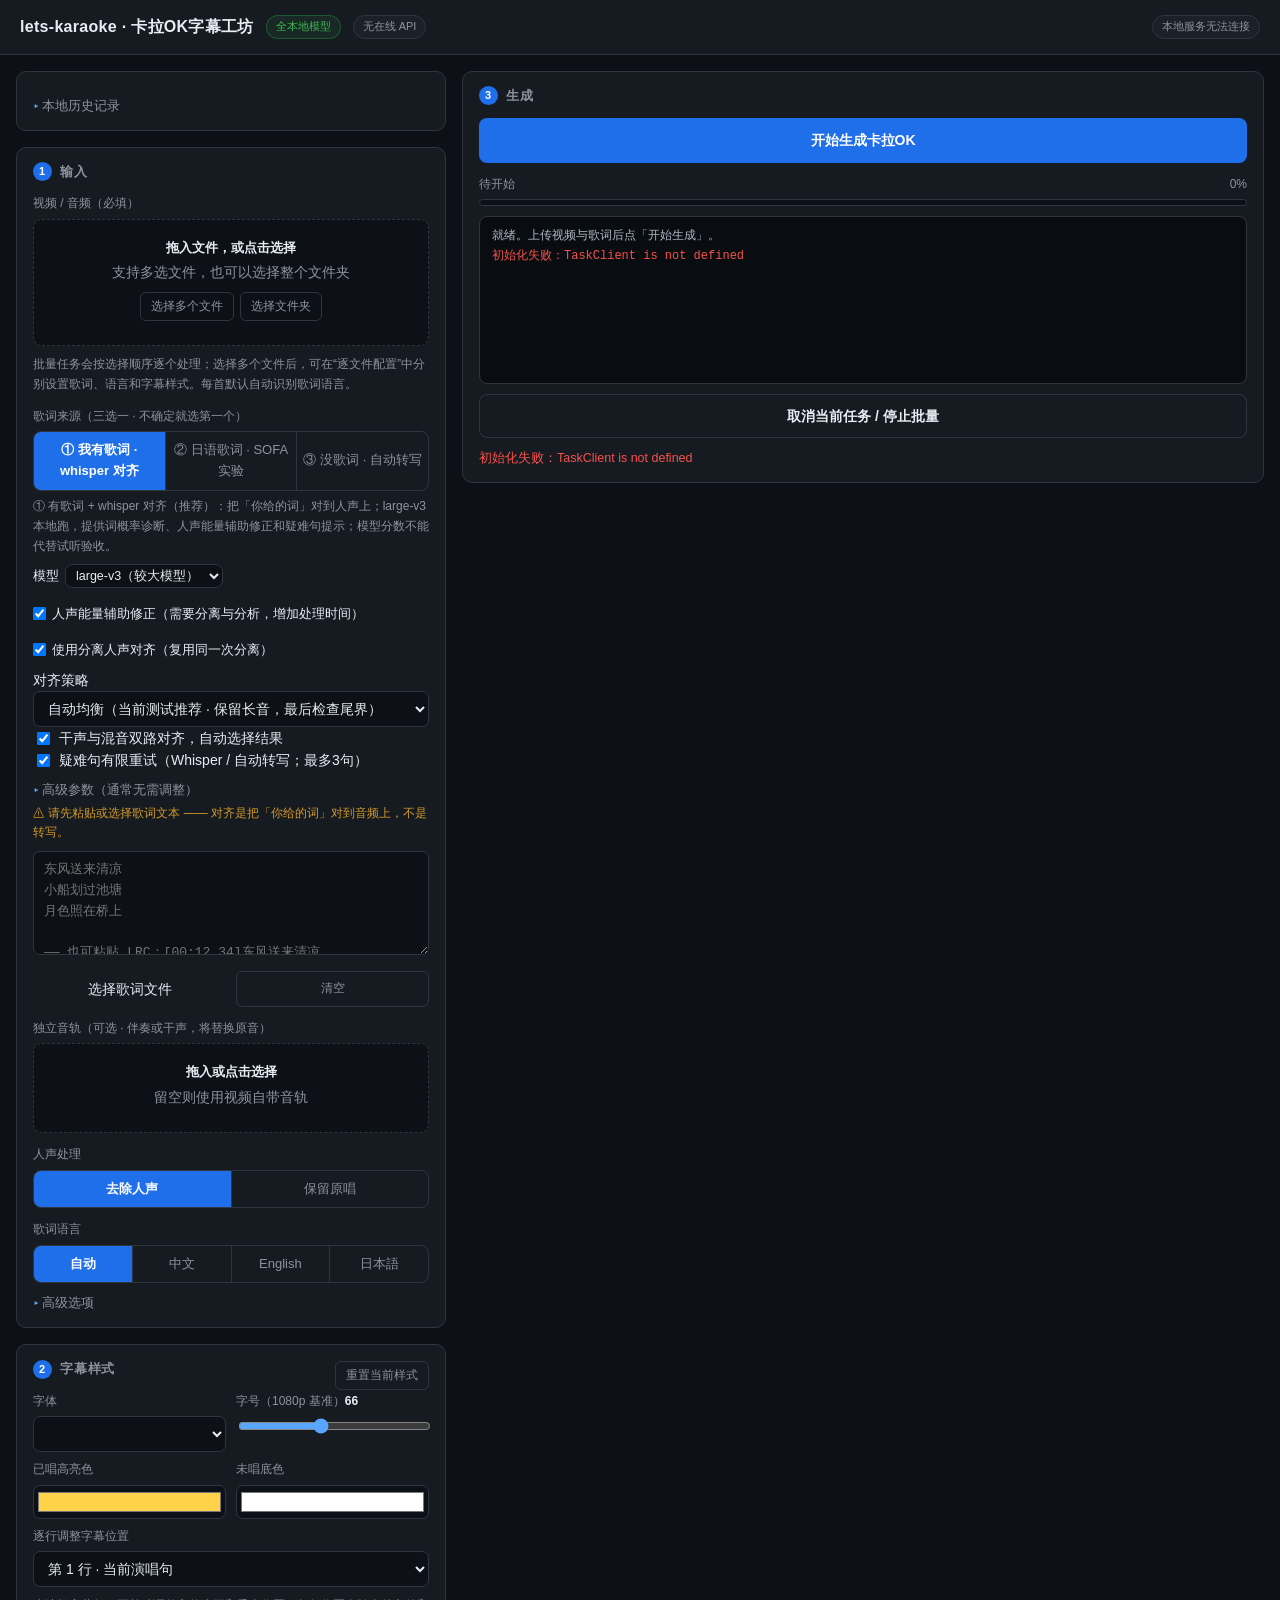
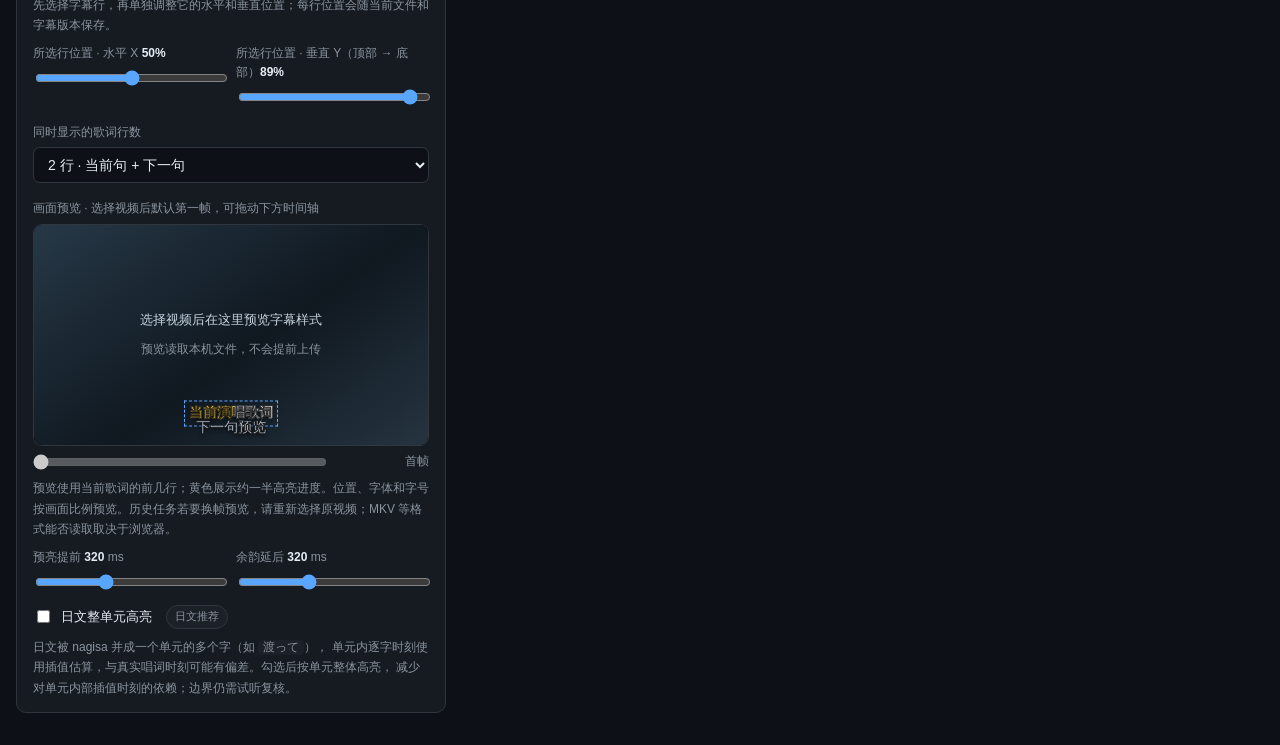
==== commit e680d9ae: "feat(webui): refuse unauthenticated remote binds and surface unavailable features - --host other tha" ====
--- a/src/webui_assets/index.html
+++ b/src/webui_assets/index.html
@@ -177,6 +177,10 @@
 .rule-help .help-close{float:right;border:0;background:transparent;color:var(--muted);font-size:18px;line-height:1;cursor:pointer;padding:0 0 0 8px}
 .rule-help .help-close:hover{color:var(--fg)}
 @media(max-width:700px){.rule-help{right:10px;top:62px;width:calc(100vw - 20px);max-height:70vh}}
+.seg button:disabled{opacity:.42;cursor:not-allowed}
+.seg button:disabled:hover{background:transparent;color:inherit}
+.invalid{border-color:var(--err)!important;box-shadow:0 0 0 3px #f8514933!important}
+.field-err{color:var(--err);font-size:12px;margin:6px 0 0;white-space:pre-line}
 </style>
 </head>
 <body>
@@ -219,6 +223,7 @@
         </div>
         <div class="fn" id="fnMedia"></div>
       </div>
+      <div class="field-err hidden" id="mediaErr" role="alert"></div>
       <input type="file" id="media" accept="video/*,audio/*" multiple class="hidden">
       <input type="file" id="mediaFolder" accept="video/*,audio/*" webkitdirectory directory multiple class="hidden">
       <p class="hint">批量任务会按选择顺序逐个处理；选择多个文件后，可在“逐文件配置”中分别设置歌词、语言和字幕样式。每首默认自动识别歌词语言。</p>
@@ -327,7 +332,8 @@
         SOFA 当前只支持日语细化：先由 Whisper 定位每行，再按日语音素细化。
         无法映射或细化失败时沿用行窗口并插值；结果需要试听确认。
       </div>
-      <textarea id="lyrics" placeholder="东风送来清凉&#10;小船划过池塘&#10;月色照在桥上&#10;&#10;—— 也可粘贴 LRC：[00:12.34]东风送来清凉&#10;—— 没有歌词文件？把上面切到「③ 没歌词 · 自动转写」&#10;—— 没时间戳也行，会自动对齐"></textarea>
+      <div class="field-err hidden" id="lyricsErr" role="alert"></div>
+      <textarea id="lyrics" aria-label="歌词文本" placeholder="东风送来清凉&#10;小船划过池塘&#10;月色照在桥上&#10;&#10;—— 也可粘贴 LRC：[00:12.34]东风送来清凉&#10;—— 没有歌词文件？把上面切到「③ 没歌词 · 自动转写」&#10;—— 没时间戳也行，会自动对齐"></textarea>
       <div class="row" style="margin-top:9px">
         <label class="mini" style="text-align:center;padding:7px 0;cursor:pointer;display:block">
           选择歌词文件 <input type="file" id="lyricsFile" accept=".txt,.lrc,.srt,.ass" class="hidden">
@@ -537,7 +543,7 @@
 
       <div class="card hidden" id="tuneCard">
       <h2><span class="n">4</span>人工微调对齐<span class="spacer"></span>
-        <span class="badge" id="healthBadge">—</span></h2>
+        <span class="badge" id="healthBadge">待检查</span></h2>
       <p class="hint">给某一行填「偏移 ms」即可整体平移该行（正数延后、负数提前）；
         点 <b>▶</b> 可把播放器跳到该行起点试听。每行的 ⚓ 可独立开关，也可以同时选择多个锚点；修改时间或偏移会自动把该句加入锚点。
         提交后会固定所选句，并重新对齐锚点之间及最后一个锚点之后的歌词；再次点击该行 ⚓ 可取消。</p>
@@ -646,6 +652,7 @@
   ANCHOR_API_SUPPORTED=meta.features?.multi_anchor===true;
   ASYNC_EDIT_SUPPORTED=meta.features?.async_edit===true;
   window.RULE_META = meta;
+  applyCapabilities(meta.capabilities);
   renderRules();
   const fs = $('#font');
   meta.fonts.forEach(n => {
@@ -663,6 +670,30 @@
   } catch(e){ $('#devPill').textContent = '任务列表暂时无法连接'; showErr(e.message); }
 }
 boot().catch(e=>{$('#devPill').textContent='本地服务无法连接';showErr('初始化失败：'+e.message);});
+
+// 未安装的功能置灰并说明原因，避免提交后才在日志里看到缺少模块。
+function applyCapabilities(caps){
+  if(!caps) return;
+  for(const src of ['whisper', 'sofa', 'asr']){
+    const cap = caps[src], b = document.querySelector(`#segSrc button[data-v="${src}"]`);
+    if(!cap || cap.ok || !b) continue;
+    b.disabled = true;
+    b.title = cap.reason;
+    b.textContent += '（未安装）';
+  }
+  const downloaded = caps.whisper_models || [];
+  for(const o of $('#whisperModel').options){
+    if(!downloaded.includes(o.value)) o.textContent += ' · 未下载，首次使用自动下载';
+  }
+  for(const [value, cap] of [['qwen', caps.qwen], ['wav2vec2', caps.wav2vec2]]){
+    const o = $('#backend').querySelector(`option[value="${value}"]`);
+    if(o && cap && !cap.ok){ o.disabled = true; o.textContent += '（未安装）'; o.title = cap.reason; }
+  }
+  const usable = [...$('#backend').options].find(o => !o.disabled);
+  if(usable && $('#backend').selectedOptions[0]?.disabled) $('#backend').value = usable.value;
+  const current = document.querySelector('#segSrc button.on');
+  if(current?.disabled) document.querySelector('#segSrc button:not(:disabled)')?.click();
+}
 
 async function recoverTasks(serverJobs){
   const jobs=TaskClient.recover(serverJobs,Object.keys(SAVED_TASKS));
@@ -1125,13 +1156,14 @@
   const items = MEDIA_ITEMS.filter(item => item?.file && mediaFiles([item.file]).length);
   const queue = items.map(item => item.file);
   const useAsr = (SRC === 'asr');
-  if(!queue.length){ alert('请先选择视频或音频文件'); return; }
+  clearFieldError($('#dropMedia')); clearFieldError($('#lyrics'));
+  if(!queue.length){ return fieldError($('#dropMedia'), $('#mediaErr'), '请先选择视频或音频文件'); }
   if(SRC==='sofa'&&items.some(item=>item.lang!=='ja')){showErr('SOFA 当前仅支持日语细化。请逐个选择文件并确认日语歌词，或改用 Whisper 对齐。');return;}
   if(!useAsr){
     const missing = items.filter(item => !(item.lyrics||'').trim() && !item.lyricsFile);
     if(missing.length){
-      alert(`请为以下文件填写歌词或选择歌词文件：\n${missing.map(item => item.file.name).join('\n')}`);
-      return;
+      return fieldError($('#lyrics'), $('#lyricsErr'),
+        `请为以下文件填写歌词或选择歌词文件，或把「歌词来源」切到「③ 没歌词 · 自动转写」：\n${missing.map(item => item.file.name).join('\n')}`);
     }
   }
   let config;
@@ -1309,6 +1341,22 @@
   b.classList.remove('hidden');
   logLine(msg, true);
 }
+function fieldError(field, box, msg){
+  field.classList.add('invalid');
+  field.setAttribute('aria-invalid', 'true');
+  box.textContent = msg;
+  box.classList.remove('hidden');
+  field.scrollIntoView({ block:'center', behavior:'smooth' });
+}
+function clearFieldError(field){
+  field.classList.remove('invalid');
+  field.removeAttribute('aria-invalid');
+  const box = { dropMedia:'#mediaErr', lyrics:'#lyricsErr' }[field.id];
+  if(box) $(box).classList.add('hidden');
+}
+$('#lyrics').addEventListener('input', () => clearFieldError($('#lyrics')));
+$('#media').addEventListener('change', () => clearFieldError($('#dropMedia')));
+$('#mediaFolder').addEventListener('change', () => clearFieldError($('#dropMedia')));
 
 // ---------------------------------------------------------- ASR 歌词草稿
 function showAsrDraft(lrc, info){
@@ -1439,6 +1487,7 @@
   for(const record of HISTORY.filter(r=>(r.title+' '+r.path).toLowerCase().includes(query))){
     const item=document.createElement('div');item.style.cssText='display:flex;gap:8px;align-items:flex-start;padding:10px 0;border-bottom:1px solid var(--line)';
     const check=document.createElement('input');check.type='checkbox';check.className='history-check';check.dataset.job=record.job;check.style.cssText='width:auto;margin-top:4px';
+    check.setAttribute('aria-label',`选择 ${record.title}（${record.path}）`);
     check.disabled=historyLocked(record);
     const title=document.createElement('div');title.textContent=record.title;
     const stateLabel={queued:'排队中',running:'处理中',done:'已完成',error:'失败',cancelled:'已取消',interrupted:'已中断'}[record.state]||record.state||'已保存';
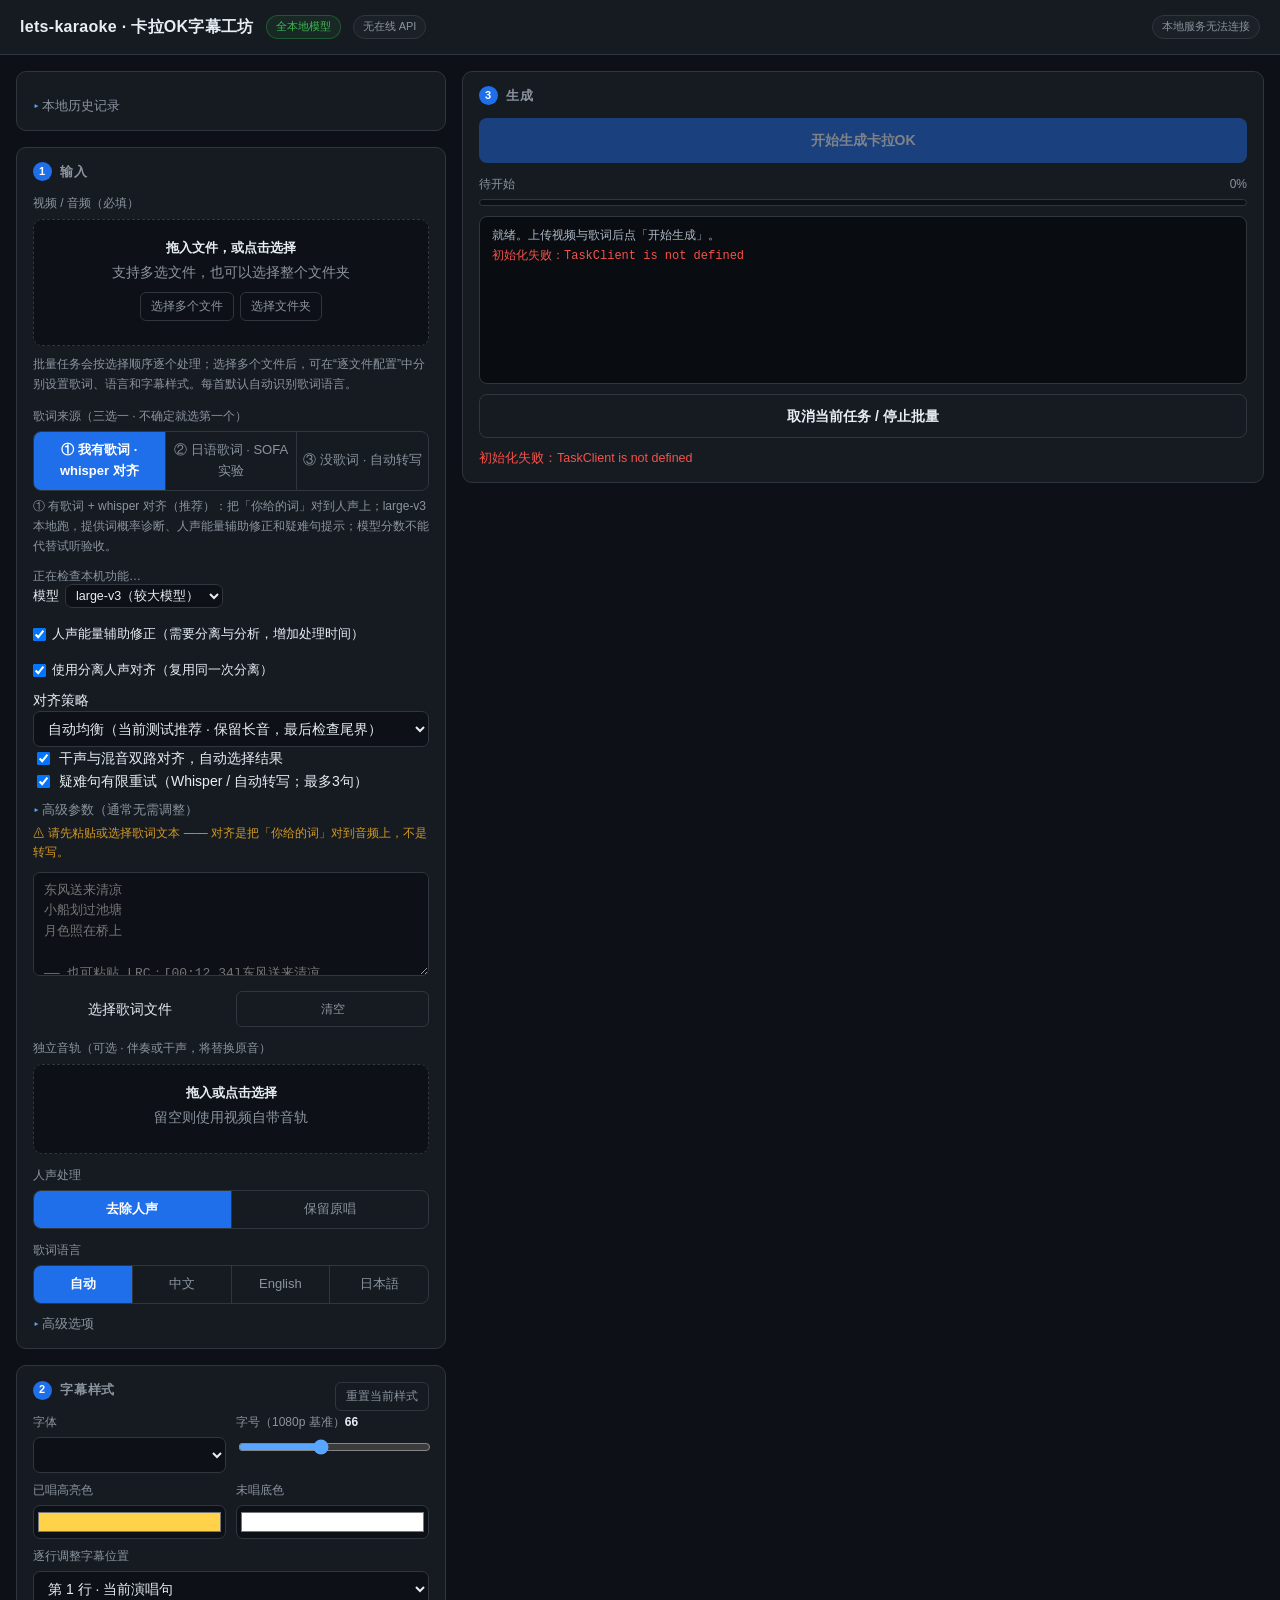
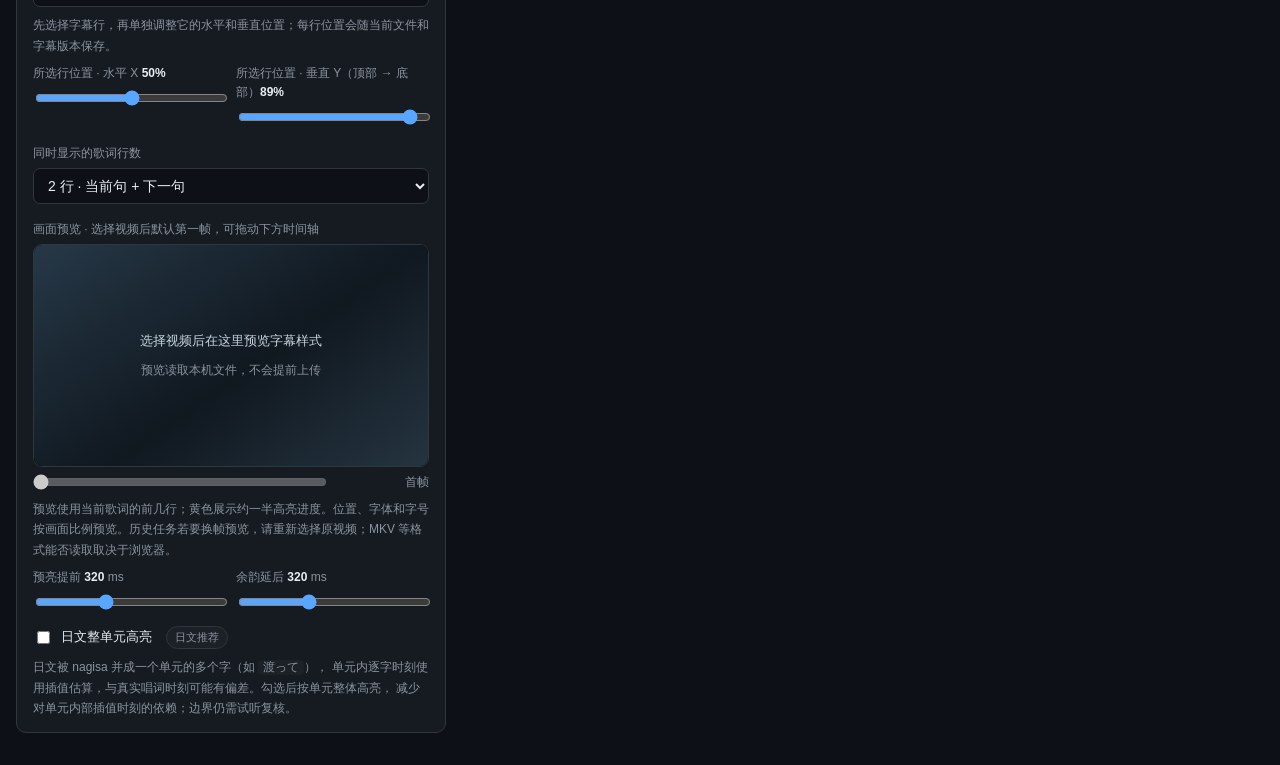
==== commit 7a95d6bb: "fix: preserve lyric timing and make task and version recovery reliable" ====
--- a/src/webui_assets/index.html
+++ b/src/webui_assets/index.html
@@ -242,6 +242,7 @@
         <button data-v="asr">③ 没歌词 · 自动转写</button>
       </div>
       <div class="hint" id="srcHint" style="margin:-2px 0 9px"></div>
+      <div class="hint" id="sourceAvailability" role="status">正在检查本机功能…</div>
       <div id="whisperOpts"
            style="font-size:12.5px;color:var(--tx2);margin:-2px 0 9px;display:flex;gap:16px;flex-wrap:wrap;align-items:center">
         <label style="display:flex;align-items:center;gap:6px;cursor:pointer">
@@ -492,7 +493,7 @@
   <div>
     <div class="card">
       <h2><span class="n">3</span>生成</h2>
-      <button class="primary" id="btnRun">开始生成卡拉OK</button>
+      <button class="primary" id="btnRun" disabled>开始生成卡拉OK</button>
       <div class="barwrap" style="margin-top:12px">
         <div class="lbl"><span id="stageTxt">待开始</span><span id="pctTxt">0%</span></div>
         <div class="bar"><i id="barFill"></i></div>
@@ -585,6 +586,7 @@
 let TUNE_VERSION = 0, TUNE_LOOP = null, WAVEFORM = null, ANCHOR_ROWS = new Set(), EDIT_DRAFT_ID = null;
 let HISTORY = [], EDITABLE = true, EDITING = false, ANCHOR_API_SUPPORTED = false;
 let GENERATION_BUSY = false, EDIT_OPERATION = null, ASYNC_EDIT_SUPPORTED = false, DRAFT_RESTORE_BLOCKED = false;
+let CAPABILITIES = null;
 const TASK_STORE = 'lets-karaoke:pending-tasks';
 let SAVED_TASKS = readLocal(TASK_STORE, {});
 const BATCH_JOBS = new Set();
@@ -673,26 +675,35 @@
 
 // 未安装的功能置灰并说明原因，避免提交后才在日志里看到缺少模块。
 function applyCapabilities(caps){
-  if(!caps) return;
+  CAPABILITIES=caps||{};
   for(const src of ['whisper', 'sofa', 'asr']){
-    const cap = caps[src], b = document.querySelector(`#segSrc button[data-v="${src}"]`);
-    if(!cap || cap.ok || !b) continue;
-    b.disabled = true;
-    b.title = cap.reason;
-    b.textContent += '（未安装）';
-  }
-  const downloaded = caps.whisper_models || [];
+    const cap = CAPABILITIES[src], b = document.querySelector(`#segSrc button[data-v="${src}"]`);
+    if(!b)continue;
+    b.dataset.availableLabel ||= b.textContent;
+    b.disabled=cap?.ok!==true;b.title=b.disabled?(cap?.reason||'该歌词来源不可用，请检查安装环境。'):'';
+    b.textContent=b.dataset.availableLabel+(b.disabled?'（未安装）':'');
+  }
+  const downloaded = CAPABILITIES.whisper_models || [];
   for(const o of $('#whisperModel').options){
-    if(!downloaded.includes(o.value)) o.textContent += ' · 未下载，首次使用自动下载';
-  }
-  for(const [value, cap] of [['qwen', caps.qwen], ['wav2vec2', caps.wav2vec2]]){
+    o.dataset.availableLabel ||= o.textContent;
+    o.textContent=o.dataset.availableLabel+(downloaded.includes(o.value)?'':' · 未下载，首次使用自动下载');
+  }
+  for(const [value, cap] of [['qwen', CAPABILITIES.qwen], ['wav2vec2', CAPABILITIES.wav2vec2]]){
     const o = $('#backend').querySelector(`option[value="${value}"]`);
-    if(o && cap && !cap.ok){ o.disabled = true; o.textContent += '（未安装）'; o.title = cap.reason; }
+    if(o){o.dataset.availableLabel ||= o.textContent;o.disabled=cap?.ok!==true;o.textContent=o.dataset.availableLabel+(o.disabled?'（未安装）':'');o.title=o.disabled?(cap?.reason||'此后端不可用'):'';}
   }
   const usable = [...$('#backend').options].find(o => !o.disabled);
   if(usable && $('#backend').selectedOptions[0]?.disabled) $('#backend').value = usable.value;
   const current = document.querySelector('#segSrc button.on');
   if(current?.disabled) document.querySelector('#segSrc button:not(:disabled)')?.click();
+  refreshSrcUI();
+}
+function refreshRunAvailability(){
+  const state=TaskClient.generationState(CAPABILITIES,SRC,EDITING||GENERATION_BUSY);
+  $('#btnRun').disabled=!state.allowed;$('#btnRun').title=state.reason;
+  const source=TaskClient.generationState(CAPABILITIES,SRC);
+  $('#sourceAvailability').textContent=source.reason;
+  $('#sourceAvailability').classList.toggle('hidden',source.allowed);
 }
 
 async function recoverTasks(serverJobs){
@@ -732,7 +743,7 @@
 function seg(id, cb){
   const box = $(id);
   box.addEventListener('click', e => {
-    const b = e.target.closest('button'); if(!b) return;
+    const b = e.target.closest('button'); if(!b||b.disabled) return;
     [...box.children].forEach(x => x.classList.toggle('on', x === b));
     cb(b.dataset.v);
   });
@@ -772,6 +783,7 @@
   $('#asrHint').classList.toggle('hidden', !(SRC === 'asr' && LANG === 'auto'));
   $('#whisperNeedLyrics').classList.toggle('hidden',
       !((SRC === 'whisper' || SRC === 'sofa') && !hasLyrics));
+  refreshRunAvailability();
 }
 $('#lyrics').addEventListener('input', refreshSrcUI);
 $('#lyricsFile').addEventListener('change', refreshSrcUI);
@@ -940,7 +952,7 @@
 });
 async function importConcertMedia(data){
   const label=$('#fnMedia');
-  if($('#btnRun').disabled){label.textContent='当前有任务正在运行，请等待完成后再导入。';return;}
+  if(GENERATION_BUSY||EDITING){label.textContent='当前有任务正在运行，请等待完成后再导入。';return;}
   try{
     const url=new URL(data.url||'',location.origin);
     if(url.origin!==location.origin||!/^\/concert-files\/[a-zA-Z0-9_-]+\/export-[a-f0-9]+\/[^/]+$/.test(url.pathname))
@@ -1152,6 +1164,8 @@
 }
 $('#btnRun').addEventListener('click', async () => {
   if(GENERATION_BUSY||EDITING)return;
+  const sourceState=TaskClient.generationState(CAPABILITIES,SRC);
+  if(!sourceState.allowed){refreshRunAvailability();showErr(sourceState.reason);return;}
   captureActiveMediaItem();
   const items = MEDIA_ITEMS.filter(item => item?.file && mediaFiles([item.file]).length);
   const queue = items.map(item => item.file);
@@ -1842,7 +1856,7 @@
 function setEditBusy(busy){
   EDITING=busy;
   for(const id of ['btnRetry','btnRerender','tuneVersion','btnReset'])$('#'+id).disabled=busy||!EDITABLE;
-  $('#btnRun').disabled=busy||GENERATION_BUSY;
+  refreshRunAvailability();
   $('#tuneBody').querySelectorAll('input,select,button').forEach(i=>i.disabled=busy||GENERATION_BUSY||!EDITABLE);
   $('#btnCancelEdit').classList.toggle('hidden',!busy);$('#btnCancelEdit').disabled=!EDIT_OPERATION;
   $('#btnResumeEdit').classList.toggle('hidden',!readLocal(editFailureKey(JOB),null));$('#btnResumeEdit').disabled=busy||GENERATION_BUSY;
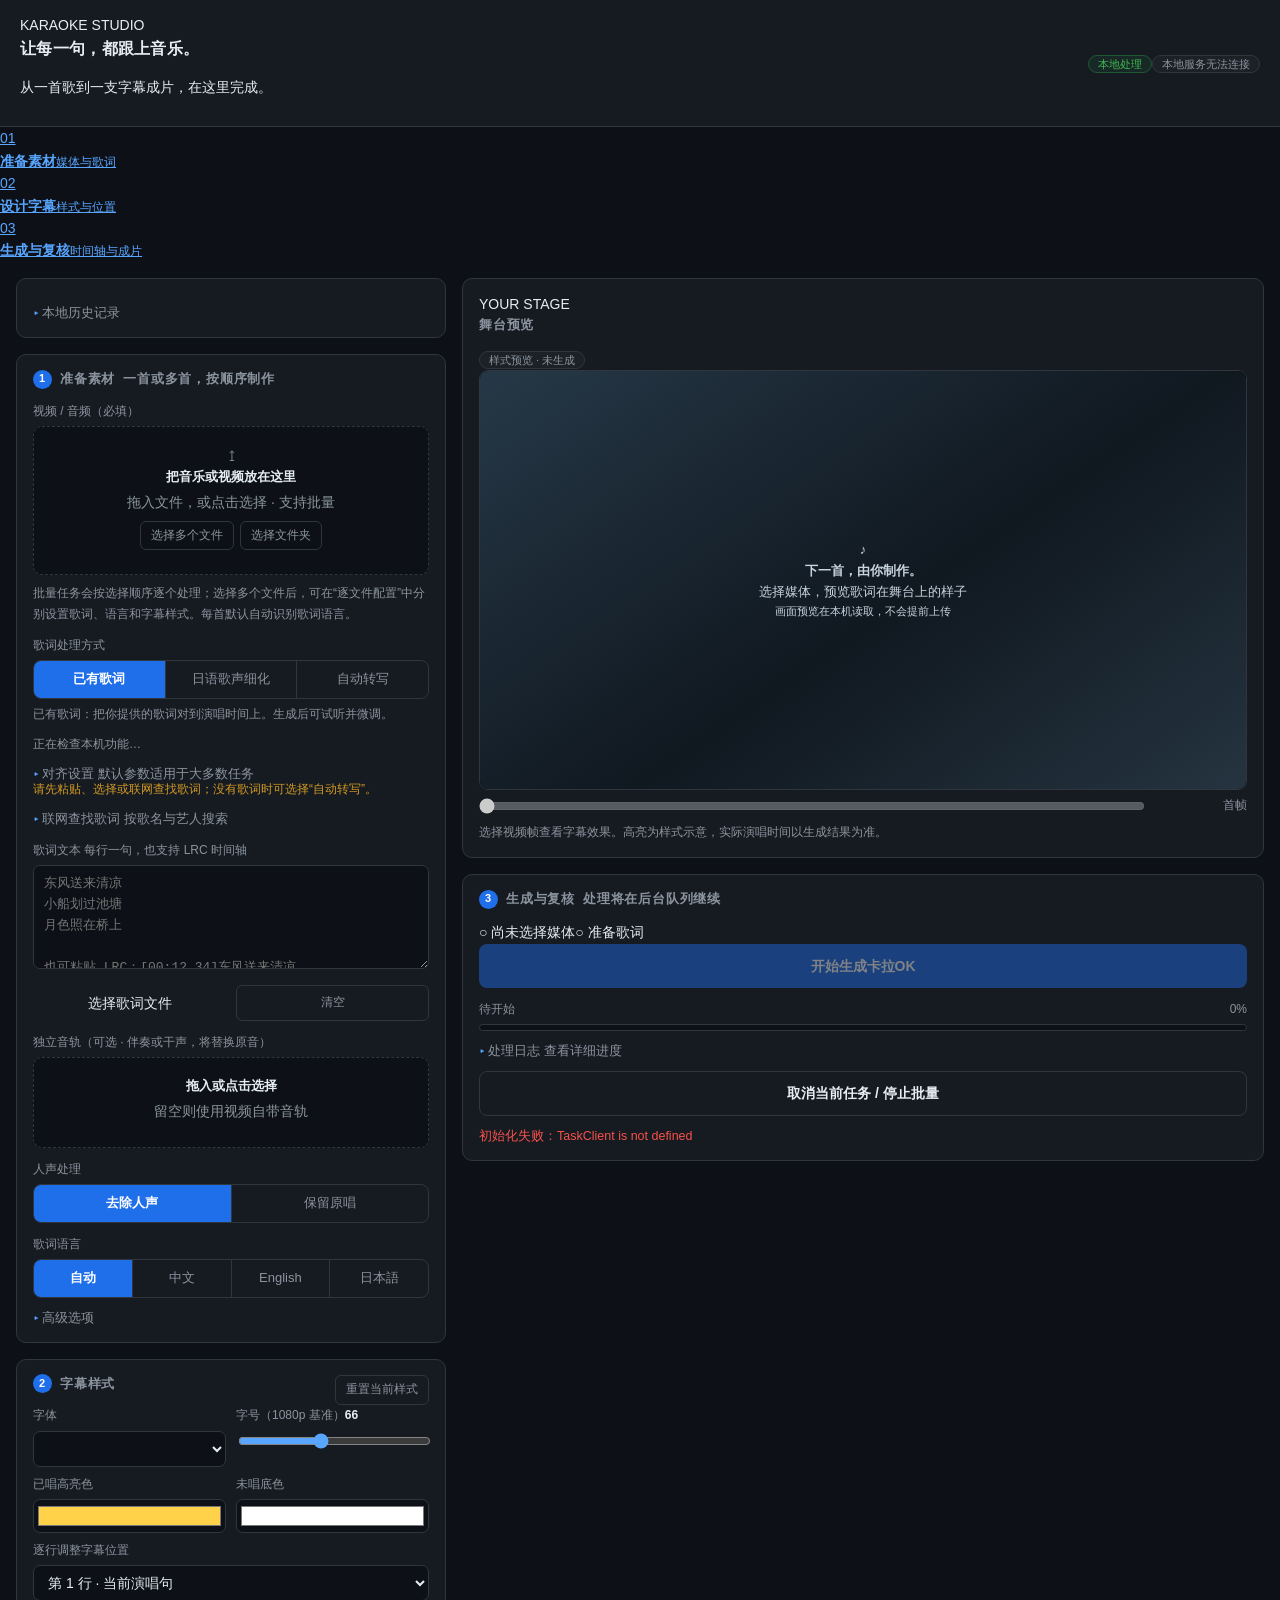
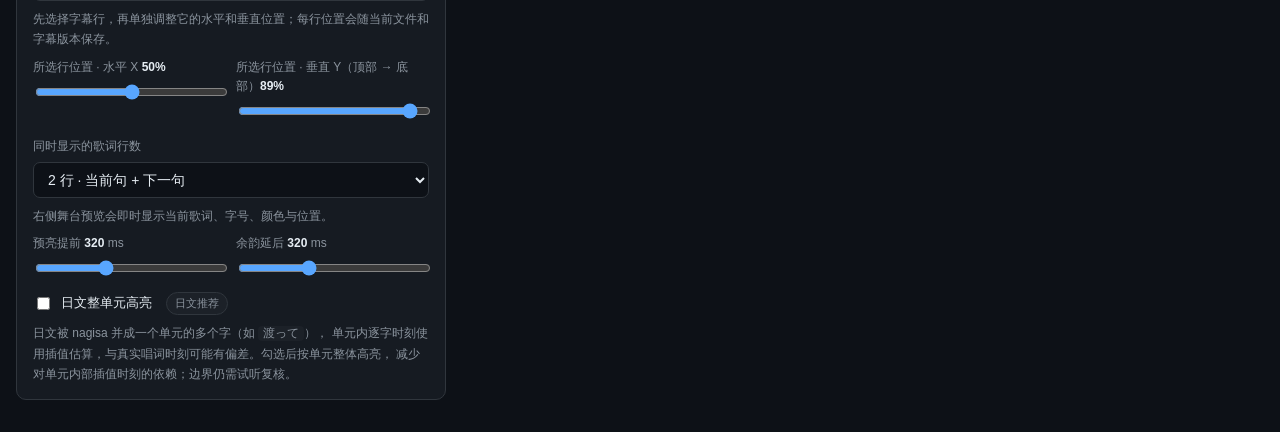
==== commit 94c9cc21: "feat(webui): polish studio and add safe online lyrics lookup" ====
--- a/src/webui_assets/index.html
+++ b/src/webui_assets/index.html
@@ -9,6 +9,9 @@
 <link rel="stylesheet" href="/review.css">
 <script src="/lyric_waveform.js"></script>
 <script src="/task_client.js"></script>
+<script src="/lyrics_search.js"></script>
+<link rel="stylesheet" href="/theme.css">
+<link rel="stylesheet" href="/lyrics_search.css">
 <style>
 :root{
   --bg:#0d1117; --panel:#161b22; --panel2:#1c2128; --line:#30363d;
@@ -182,21 +185,25 @@
 .invalid{border-color:var(--err)!important;box-shadow:0 0 0 3px #f8514933!important}
 .field-err{color:var(--err);font-size:12px;margin:6px 0 0;white-space:pre-line}
 </style>
+<link rel="stylesheet" href="/karaoke.css">
 </head>
 <body>
 
-<header>
-  <h1>lets-karaoke · 卡拉OK字幕工坊</h1>
-  <span class="pill on">全本地模型</span>
-  <span class="pill">无在线 API</span>
+<header class="studio-header">
+  <div><span class="lk-eyebrow">KARAOKE STUDIO</span><h1>让每一句，都跟上音乐。</h1><p>从一首歌到一支字幕成片，在这里完成。</p></div>
   <span class="spacer"></span>
-  <span class="pill" id="devPill">设备探测中…</span>
+  <div class="studio-status"><span class="pill on">本地处理</span><span class="pill" id="devPill" role="status">连接工作台…</span></div>
 </header>
 
+<nav class="workflow-strip" aria-label="制作流程">
+  <a href="#inputCard"><span>01</span><div><b>准备素材</b><small>媒体与歌词</small></div></a>
+  <a href="#styleCard"><span>02</span><div><b>设计字幕</b><small>样式与位置</small></div></a>
+  <a href="#generationCard"><span>03</span><div><b>生成与复核</b><small>时间轴与成片</small></div></a>
+</nav>
 <div class="wrap">
   <!-- ================= 左栏 ================= -->
   <div>
-    <div class="card">
+    <div class="card history-card">
       <details id="historyPanel"><summary>本地历史记录 <span id="historyCount"></span></summary>
         <p class="hint">扫描项目 out 目录中的已保存任务和对齐结果。选择记录可恢复所有版本；缺少原任务配置的实验结果仅供查看。</p>
         <input id="historySearch" type="text" placeholder="按歌曲或目录搜索" aria-label="搜索历史记录">
@@ -210,13 +217,14 @@
         <div id="historyList" style="max-height:340px;overflow:auto;margin-top:8px"></div>
       </details>
     </div>
-    <div class="card">
-      <h2><span class="n">1</span>输入</h2>
+    <div class="card" id="inputCard">
+      <h2><span class="n">1</span>准备素材 <span class="card-caption">一首或多首，按顺序制作</span></h2>
 
       <label class="fl">视频 / 音频（必填）</label>
-      <div class="drop" id="dropMedia">
-        <b>拖入文件，或点击选择</b>
-        <span>支持多选文件，也可以选择整个文件夹</span>
+      <div class="drop" id="dropMedia" tabindex="0" role="button" aria-label="选择音频或视频文件">
+        <span class="upload-glyph" aria-hidden="true">↥</span>
+        <b>把音乐或视频放在这里</b>
+        <span>拖入文件，或点击选择 · 支持批量</span>
         <div style="display:flex;gap:6px;justify-content:center;flex-wrap:wrap;margin-top:8px">
           <button type="button" class="mini" id="pickMediaFiles">选择多个文件</button>
           <button type="button" class="mini" id="pickMediaFolder">选择文件夹</button>
@@ -235,14 +243,15 @@
         <p class="hint" style="margin-bottom:0">点击文件后，在歌词区、语言选项和字幕样式区编辑；修改只应用于当前文件。每个文件会生成独立历史记录。</p>
       </div>
 
-      <label class="fl">歌词来源（三选一 · 不确定就选第一个）</label>
+      <label class="fl">歌词处理方式</label>
       <div class="seg" id="segSrc" style="margin-bottom:7px">
-        <button data-v="whisper" class="on">① 我有歌词 · whisper 对齐</button>
-        <button data-v="sofa">② 日语歌词 · SOFA 实验</button>
-        <button data-v="asr">③ 没歌词 · 自动转写</button>
+        <button data-v="whisper" class="on">已有歌词</button>
+        <button data-v="sofa">日语歌声细化</button>
+        <button data-v="asr">自动转写</button>
       </div>
       <div class="hint" id="srcHint" style="margin:-2px 0 9px"></div>
       <div class="hint" id="sourceAvailability" role="status">正在检查本机功能…</div>
+      <details class="settings-details"><summary>对齐设置 <span>默认参数适用于大多数任务</span></summary>
       <div id="whisperOpts"
            style="font-size:12.5px;color:var(--tx2);margin:-2px 0 9px;display:flex;gap:16px;flex-wrap:wrap;align-items:center">
         <label style="display:flex;align-items:center;gap:6px;cursor:pointer">
@@ -319,9 +328,10 @@
           <dt>enforce_timing · 最短时长与不重叠</dt><dd>最后的结构安全检查，保证时间轴可渲染；通过不代表字幕一定唱准。</dd>
         </dl>
       </div>
+      </details>
       <div id="whisperNeedLyrics" class="hidden"
            style="font-size:12px;color:var(--warn);margin:-4px 0 9px">
-        ⚠ 请先粘贴或选择歌词文本 —— 对齐是把「你给的词」对到音频上，不是转写。
+        请先粘贴、选择或联网查找歌词；没有歌词时可选择“自动转写”。
       </div>
       <div id="asrHint" class="hidden"
            style="font-size:12px;color:var(--warn);margin:-4px 0 9px">
@@ -334,7 +344,9 @@
         无法映射或细化失败时沿用行窗口并插值；结果需要试听确认。
       </div>
       <div class="field-err hidden" id="lyricsErr" role="alert"></div>
-      <textarea id="lyrics" aria-label="歌词文本" placeholder="东风送来清凉&#10;小船划过池塘&#10;月色照在桥上&#10;&#10;—— 也可粘贴 LRC：[00:12.34]东风送来清凉&#10;—— 没有歌词文件？把上面切到「③ 没歌词 · 自动转写」&#10;—— 没时间戳也行，会自动对齐"></textarea>
+      <details class="lyrics-search-details" id="lyricsSearchPanel"><summary>联网查找歌词 <span>按歌名与艺人搜索</span></summary><div id="lyricsSearch"></div></details>
+      <label class="fl" for="lyrics">歌词文本 <span class="field-note">每行一句，也支持 LRC 时间轴</span></label>
+      <textarea id="lyrics" aria-label="歌词文本" placeholder="东风送来清凉&#10;小船划过池塘&#10;月色照在桥上&#10;&#10;也可粘贴 LRC：[00:12.34]东风送来清凉&#10;没有歌词？可联网查找，或选择“自动转写”。&#10;没有时间戳也可以，生成时会对齐。"></textarea>
       <div class="row" style="margin-top:9px">
         <label class="mini" style="text-align:center;padding:7px 0;cursor:pointer;display:block">
           选择歌词文件 <input type="file" id="lyricsFile" accept=".txt,.lrc,.srt,.ass" class="hidden">
@@ -344,7 +356,7 @@
       <div class="fn" id="fnLyrics" style="font-size:12px;color:var(--ok);margin-top:6px;word-break:break-all"></div>
 
       <label class="fl">独立音轨（可选 · 伴奏或干声，将替换原音）</label>
-      <div class="drop" id="dropTrack">
+      <div class="drop track-drop" id="dropTrack" tabindex="0" role="button" aria-label="选择独立音轨">
         <b>拖入或点击选择</b><span>留空则使用视频自带音轨</span>
         <div class="fn" id="fnTrack"></div>
       </div>
@@ -408,7 +420,7 @@
       </details>
     </div>
 
-    <div class="card">
+    <div class="card" id="styleCard">
       <div style="display:flex;align-items:center;justify-content:space-between;gap:8px">
         <h2><span class="n">2</span>字幕样式</h2>
         <button class="mini" type="button" id="btnResetStyle">重置当前样式</button>
@@ -456,19 +468,7 @@
         <option value="2" selected>2 行 · 当前句 + 下一句</option>
         <option value="3">3 行 · 当前句 + 后两句</option>
       </select>
-      <div style="margin-top:16px">
-      <label class="fl">画面预览 · 选择视频后默认第一帧，可拖动下方时间轴</label>
-        <div id="stylePreview" class="style-preview" aria-label="字幕样式叠加预览">
-          <video id="stylePreviewVideo" muted playsinline preload="metadata" aria-label="所选视频画面预览"></video>
-          <div id="stylePreviewPlaceholder" class="style-preview-placeholder">选择视频后在这里预览字幕样式<br><span class="hint">预览读取本机文件，不会提前上传</span></div>
-          <div id="stylePreviewCaptions" aria-live="polite"></div>
-        </div>
-        <div class="frame-tools">
-          <input id="previewFrame" type="range" min="0" max="0.1" step="0.04" value="0" disabled aria-label="预览视频帧时间">
-          <output id="previewFrameLabel">首帧</output>
-        </div>
-        <p class="hint">预览使用当前歌词的前几行；黄色展示约一半高亮进度。位置、字体和字号按画面比例预览。历史任务若要换帧预览，请重新选择原视频；MKV 等格式能否读取取决于浏览器。</p>
-      </div>
+      <p class="hint">右侧舞台预览会即时显示当前歌词、字号、颜色与位置。</p>
       <div class="row" style="margin-top:8px">
         <div>
           <label class="fl">预亮提前 <b id="leadVal" style="color:var(--fg)">320</b> ms</label>
@@ -490,19 +490,30 @@
   </div>
 
   <!-- ================= 右栏 ================= -->
-  <div>
-    <div class="card">
-      <h2><span class="n">3</span>生成</h2>
+  <div class="studio-main">
+    <div class="card stage-card">
+      <div class="stage-heading"><div><span class="lk-eyebrow">YOUR STAGE</span><h2>舞台预览</h2></div><span class="pill">样式预览 · 未生成</span></div>
+      <div id="stylePreview" class="style-preview" aria-label="字幕样式叠加预览">
+        <video id="stylePreviewVideo" muted playsinline preload="metadata" aria-label="所选视频画面预览"></video>
+        <div id="stylePreviewPlaceholder" class="style-preview-placeholder"><div class="stage-orbit" aria-hidden="true">♪</div><b id="stagePlaceholderTitle">下一首，由你制作。</b><span>选择媒体，预览歌词在舞台上的样子</span><small>画面预览在本机读取，不会提前上传</small></div>
+        <div id="stylePreviewCaptions" aria-live="polite"></div>
+      </div>
+      <div class="frame-tools"><input id="previewFrame" type="range" min="0" max="0.1" step="0.04" value="0" disabled aria-label="预览视频帧时间"><output id="previewFrameLabel">首帧</output></div>
+      <p class="hint">选择视频帧查看字幕效果。高亮为样式示意，实际演唱时间以生成结果为准。</p>
+    </div>
+    <div class="card generation-card" id="generationCard">
+      <h2><span class="n">3</span>生成与复核 <span class="card-caption">处理将在后台队列继续</span></h2>
+      <div id="inputReadiness" class="input-readiness" aria-live="polite"><span>○ 尚未选择媒体</span><span>○ 准备歌词</span></div>
       <button class="primary" id="btnRun" disabled>开始生成卡拉OK</button>
       <div class="barwrap" style="margin-top:12px">
         <div class="lbl"><span id="stageTxt">待开始</span><span id="pctTxt">0%</span></div>
         <div class="bar"><i id="barFill"></i></div>
       </div>
-      <pre class="log" id="log">就绪。上传视频与歌词后点「开始生成」。</pre>
+      <details id="taskLog" class="task-log"><summary>处理日志 <span>查看详细进度</span></summary><pre class="log" id="log">就绪。选择媒体并准备歌词后开始生成。</pre></details>
       <div style="margin-top:10px;display:flex;gap:8px">
         <button class="ghost" id="btnCancel" style="flex:1" disabled>取消当前任务 / 停止批量</button>
       </div>
-      <div class="err hidden" id="errBox"></div>
+      <div class="err hidden" id="errBox" role="alert"></div>
     </div>
 
     <div class="review-layout">
@@ -583,6 +594,9 @@
 const $ = (s) => document.querySelector(s);
 let JOB = null, ALIGN = null, ES = null, MEDIA_QUEUE = [], MEDIA_ITEMS = [], MEDIA_ACTIVE_INDEX = -1;
 let MEDIA_SWITCHING = false, BATCH_CANCEL_REQUESTED = false;
+let MEDIA_SELECTION_VERSION = 0;
+let LYRICS_LOOKUP_CONTEXT = null;
+let LYRICS_FILE_READ_VERSION = 0, LYRICS_PENDING_FILE_READ = null;
 let TUNE_VERSION = 0, TUNE_LOOP = null, WAVEFORM = null, ANCHOR_ROWS = new Set(), EDIT_DRAFT_ID = null;
 let HISTORY = [], EDITABLE = true, EDITING = false, ANCHOR_API_SUPPORTED = false;
 let GENERATION_BUSY = false, EDIT_OPERATION = null, ASYNC_EDIT_SUPPORTED = false, DRAFT_RESTORE_BLOCKED = false;
@@ -704,6 +718,8 @@
   const source=TaskClient.generationState(CAPABILITIES,SRC);
   $('#sourceAvailability').textContent=source.reason;
   $('#sourceAvailability').classList.toggle('hidden',source.allowed);
+  globalThis.LYRICS_SEARCH?.refreshAvailability?.();
+  globalThis.updateInputSummary?.();
 }
 
 async function recoverTasks(serverJobs){
@@ -762,12 +778,9 @@
 
 // 歌词来源三选一（分段选择器天然互斥，不会出现「勾了一个另一个的选项还亮着」）
 const SRC_HINT = {
-  whisper: '① 有歌词 + whisper 对齐（推荐）：把「你给的词」对到人声上；large-v3 本地跑，' +
-           '提供词概率诊断、人声能量辅助修正和疑难句提示；模型分数不能代替试听验收。',
-  sofa:    '② 日语歌词 + SOFA（实验性）：先用 Whisper 定位每行，再按日语音素细化；' +
-           '无法映射或细化失败时沿用行窗口并插值，结果仍需试听确认。此路线仅支持日语。',
-  asr:     '③ 没歌词 · 自动转写：本地 Qwen3-ASR-1.7B 转写歌词草稿（务必手动选对语言），' +
-           '随后自动用 Whisper 对齐并出片；识别出的歌词仍可能有错字。',
+  whisper: '已有歌词：把你提供的歌词对到演唱时间上。生成后可试听并微调。',
+  sofa: '日语歌声细化：适合日语歌曲，尝试更细地定位字音。此功能仍在实验中，请试听确认。',
+  asr: '自动转写：没有歌词时，先识别歌词草稿再生成字幕。请选对语言，并核对可能识别错的字。',
 };
 function refreshSrcUI(){
   if(SRC==='sofa'){
@@ -777,7 +790,7 @@
   }
   $('#segLang').querySelectorAll('button').forEach(button=>button.disabled=SRC==='sofa'&&button.dataset.v!=='ja');
   $('#srcHint').textContent = SRC_HINT[SRC] || '';
-  const hasLyrics = $('#lyrics').value.trim() || $('#lyricsFile').files[0];
+  const hasLyrics = $('#lyrics').value.trim() || $('#lyricsFile').files[0] || MEDIA_ITEMS[MEDIA_ACTIVE_INDEX]?.lyricsFile;
   $('#whisperOpts').classList.toggle('hidden', SRC === 'sofa');
   $('#sofaHint').classList.toggle('hidden', SRC !== 'sofa');
   $('#asrHint').classList.toggle('hidden', !(SRC === 'asr' && LANG === 'auto'));
@@ -857,6 +870,16 @@
   item.lang = LANG;
   item.style = JSON.parse(JSON.stringify(styleOptions()));
 }
+function invalidateLyricsFileRead(){
+  LYRICS_FILE_READ_VERSION++;
+  if(LYRICS_PENDING_FILE_READ&&$('#lyricsFile').files[0]===LYRICS_PENDING_FILE_READ.file)$('#lyricsFile').value='';
+  LYRICS_PENDING_FILE_READ=null;
+}
+function detachLyricsFile(){
+  invalidateLyricsFileRead();$('#lyricsFile').value='';$('#fnLyrics').textContent='';
+  const item=MEDIA_ITEMS[MEDIA_ACTIVE_INDEX];
+  if(item){item.lyricsFile=null;item.lyricsFileName='';}
+}
 function renderMediaQueue(){
   const box=$('#mediaQueueBox'),list=$('#mediaQueueList');
   if(!box||!list)return;
@@ -876,6 +899,7 @@
 }
 function activateMediaItem(index){
   if(index<0||index>=MEDIA_ITEMS.length)return;
+  invalidateLyricsFileRead();
   captureActiveMediaItem();
   const item=MEDIA_ITEMS[index];
   MEDIA_SWITCHING=true;MEDIA_ACTIVE_INDEX=index;
@@ -895,6 +919,7 @@
   const d = $(dropId), inp = $(inputId);
   const accept = () => { inp.click(); };
   d.addEventListener('click', accept);
+  d.addEventListener('keydown', e => {if(e.target===d&&['Enter',' '].includes(e.key)){e.preventDefault();accept();}});
   inp.addEventListener('change', () => { if(inp.files[0]) set(inp.files[0], [...inp.files]); });
   ['dragenter','dragover'].forEach(ev =>
     d.addEventListener(ev, e => { e.preventDefault(); d.classList.add('hot'); }));
@@ -919,6 +944,8 @@
   ));
 }
 function setMediaSelection(first, files=[first]){
+  invalidateLyricsFileRead();
+  MEDIA_SELECTION_VERSION++;
   captureActiveMediaItem();
   const selected = mediaFiles(files);
   const seedLyrics = $('#lyrics').value;
@@ -985,26 +1012,29 @@
 dropWire('#dropTrack', '#track', '#fnTrack');
 
 $('#lyricsFile').addEventListener('change', async e => {
-  const f = e.target.files[0]; if(!f) return;
-  $('#lyrics').value = await f.text();
-  $('#fnLyrics').textContent = '已载入：' + f.name;
-  refreshSrcUI();
-  if(MEDIA_ACTIVE_INDEX >= 0 && MEDIA_ITEMS[MEDIA_ACTIVE_INDEX]){
-    MEDIA_ITEMS[MEDIA_ACTIVE_INDEX].lyricsFile = f;
-    MEDIA_ITEMS[MEDIA_ACTIVE_INDEX].lyricsFileName = f.name;
-    captureActiveMediaItem(); renderMediaQueue();
-  }
+  const file=e.target.files[0],version=++LYRICS_FILE_READ_VERSION;
+  LYRICS_PENDING_FILE_READ=null;if(!file)return;
+  const read={file,version,context:lyricsContextKey(),textBefore:$('#lyrics').value};
+  LYRICS_PENDING_FILE_READ=read;$('#fnLyrics').textContent='正在读取：'+file.name;
+  const current=()=>read.version===LYRICS_FILE_READ_VERSION&&read.context===lyricsContextKey()
+    &&$('#lyricsFile').files[0]===file&&$('#lyrics').value===read.textBefore;
+  try{
+    const text=await file.text();if(!current())return;
+    $('#lyrics').value=text;$('#fnLyrics').textContent='已载入：'+file.name;
+    const item=MEDIA_ITEMS[MEDIA_ACTIVE_INDEX];
+    if(item){item.lyricsFile=file;item.lyricsFileName=file.name;}
+    captureActiveMediaItem();refreshSrcUI();renderStylePreview();renderMediaQueue();
+  }catch(error){
+    if(!current())return;
+    $('#lyricsFile').value='';$('#fnLyrics').textContent='读取失败：'+file.name;
+    showErr('歌词文件读取失败：'+error.message);refreshSrcUI();
+  }finally{if(LYRICS_PENDING_FILE_READ===read)LYRICS_PENDING_FILE_READ=null;}
 });
 $('#btnClearLyrics').addEventListener('click', () => {
-  $('#lyrics').value = ''; $('#lyricsFile').value = ''; $('#fnLyrics').textContent = '';
-  if(MEDIA_ACTIVE_INDEX >= 0 && MEDIA_ITEMS[MEDIA_ACTIVE_INDEX]){
-    MEDIA_ITEMS[MEDIA_ACTIVE_INDEX].lyricsFile = null;
-    MEDIA_ITEMS[MEDIA_ACTIVE_INDEX].lyricsFileName = '';
-    captureActiveMediaItem(); renderMediaQueue();
-  }
-  renderStylePreview();
+  detachLyricsFile();$('#lyrics').value='';
+  captureActiveMediaItem();refreshSrcUI();renderStylePreview();renderMediaQueue();
 });
-$('#lyrics').addEventListener('input', () => { captureActiveMediaItem(); refreshSrcUI(); renderStylePreview(); renderMediaQueue(); });
+$('#lyrics').addEventListener('input', () => { detachLyricsFile();captureActiveMediaItem();refreshSrcUI();renderStylePreview();renderMediaQueue(); });
 
 // ---------------------------------------------------------------- 滑块回显
 const bindVal = (id, out, fmt = v => v) =>
@@ -1030,7 +1060,7 @@
 $('#stylePreviewVideo').addEventListener('seeked', () => updatePreviewFrameLabel($('#stylePreviewVideo').currentTime));
 $('#stylePreviewVideo').addEventListener('error', () => {
   $('#stylePreviewPlaceholder').classList.remove('hidden');
-  $('#stylePreviewPlaceholder').firstChild.textContent='浏览器无法预览此视频编码';
+  $('#stagePlaceholderTitle').textContent='浏览器无法预览此视频编码';
   $('#previewFrame').disabled=true;
 });
 $('#fontSize').addEventListener('input', updatePreviewPositionLimit);
@@ -1062,7 +1092,7 @@
   preview.style.width='100%';preview.style.height='auto';
   const isVideo=file.type.startsWith('video/')||/\.(mp4|m4v|mov|mkv|webm|avi)$/i.test(file.name);
   video.pause();video.removeAttribute('src');video.load();
-  if(!isVideo){video.classList.add('hidden');placeholder.classList.remove('hidden');placeholder.firstChild.textContent='当前选择的是音频文件';slider.disabled=true;slider.value='0';updatePreviewFrameLabel(null);return;}
+  if(!isVideo){video.classList.add('hidden');placeholder.classList.remove('hidden');$('#stagePlaceholderTitle').textContent='音频也能拥有自己的舞台。';slider.disabled=true;slider.value='0';updatePreviewFrameLabel(null);return;}
   STYLE_PREVIEW_URL=URL.createObjectURL(file);video.src=STYLE_PREVIEW_URL;video.currentTime=0;
   video.classList.remove('hidden');placeholder.classList.add('hidden');slider.disabled=false;slider.value='0';updatePreviewFrameLabel(0);
 }
@@ -1073,9 +1103,12 @@
 }
 function fitPreviewToVideo(){
   const video=$('#stylePreviewVideo'),preview=$('#stylePreview'),parent=preview?.parentElement;
-  if(!video?.videoWidth||!parent)return;
-  const ratio=video.videoWidth/video.videoHeight,width=parent.clientWidth,height=Math.min(420,width/ratio);
-  preview.style.width=Math.round(height*ratio)+'px';preview.style.height=Math.round(height)+'px';
+  if(!video?.videoWidth||!video.videoHeight||!parent)return;
+  const padding=getComputedStyle(parent);
+  const width=Math.max(0,parent.clientWidth-(parseFloat(padding.paddingLeft)||0)-(parseFloat(padding.paddingRight)||0));
+  if(!width)return;
+  const ratio=video.videoWidth/video.videoHeight,height=Math.min(420,width/ratio);
+  preview.style.width=(height*ratio)+'px';preview.style.height=height+'px';
 }
 function updatePreviewPositionLimit(){
   const slider=$('#positionY');if(!slider)return;
@@ -1177,7 +1210,7 @@
     const missing = items.filter(item => !(item.lyrics||'').trim() && !item.lyricsFile);
     if(missing.length){
       return fieldError($('#lyrics'), $('#lyricsErr'),
-        `请为以下文件填写歌词或选择歌词文件，或把「歌词来源」切到「③ 没歌词 · 自动转写」：\n${missing.map(item => item.file.name).join('\n')}`);
+        `请为以下文件填写或选择歌词，或选择“自动转写”：\n${missing.map(item => item.file.name).join('\n')}`);
     }
   }
   let config;
@@ -1202,6 +1235,7 @@
   $('#btnRun').disabled = true;
   $('#btnCancel').disabled = false;
   GENERATION_BUSY = true;
+  refreshRunAvailability();
   BATCH_CANCEL_REQUESTED = false;
   let completed = 0, failed = 0, needsFix = 0, needsReview = 0, cancelled = false;
   const submitted=[];
@@ -1984,6 +2018,44 @@
 for(const eventName of ['input','change'])document.addEventListener(eventName,event=>{
   if(['font','fontSize','sung','unsung','lineCount','positionX','positionY','leadMs','tailMs','groupUnit'].includes(event.target.id))persistDraft();
 });
+
+function lyricsContextKey(){return `media-${MEDIA_SELECTION_VERSION}-${MEDIA_ACTIVE_INDEX}`;}
+function updateInputSummary(){
+  const box=$('#inputReadiness');if(!box)return;
+  const count=MEDIA_ITEMS.length,active=MEDIA_ITEMS[MEDIA_ACTIVE_INDEX];
+  const hasLyrics=Boolean($('#lyrics').value.trim()||$('#lyricsFile').files[0]||active?.lyricsFile);
+  const states=[{ready:count>0,text:count?`✓ 已选择 ${count} 个媒体`:'○ 尚未选择媒体'},
+    {ready:SRC==='asr'||hasLyrics,text:SRC==='asr'?'✓ 将自动转写歌词':hasLyrics?'✓ 当前歌词已准备':'○ 粘贴歌词或联网查找'}];
+  box.replaceChildren();
+  for(const state of states){const chip=document.createElement('span');chip.textContent=state.text;chip.classList.toggle('ready',state.ready);box.append(chip);}
+  const key=lyricsContextKey();
+  if(globalThis.LYRICS_SEARCH&&key!==LYRICS_LOOKUP_CONTEXT){
+    LYRICS_LOOKUP_CONTEXT=key;globalThis.LYRICS_SEARCH.refreshContext();
+    const name=(active?.file?.name||'').replace(/\.[^.]+$/,'').replace(/^\d{1,3}[_ .-]+/,'');
+    const parts=name.match(/^(.+?)\s+[-–—]\s+(.+)$/);
+    globalThis.LYRICS_SEARCH.setQuery({track_name:(parts?parts[2]:name).slice(0,200),artist_name:(parts?parts[1]:'').slice(0,200)});
+  }
+}
+if(globalThis.LyricsSearch){
+  globalThis.LYRICS_SEARCH=LyricsSearch.mount({root:$('#lyricsSearch'),contextKey:lyricsContextKey,
+    canImport:()=>({allowed:!GENERATION_BUSY&&!EDITING&&!MEDIA_SWITCHING,
+      reason:'当前任务正在处理，请完成后再导入歌词。',
+      hasLyrics:Boolean($('#lyrics').value.trim()||$('#lyricsFile').files[0]||MEDIA_ITEMS[MEDIA_ACTIVE_INDEX]?.lyricsFile)}),
+    onImport:value=>{
+      if(value.context_key!==lyricsContextKey()||GENERATION_BUSY||EDITING||MEDIA_SWITCHING)throw new Error('当前媒体或处理状态已改变，请重新选择歌词。');
+      detachLyricsFile();
+      $('#lyrics').value=value.text;$('#lyricsFile').value='';
+      $('#fnLyrics').textContent=`来自 ${value.provider} · ${value.title} · ${value.format==='lrc'?'时间轴歌词':'纯文本'}`;
+      const active=MEDIA_ITEMS[MEDIA_ACTIVE_INDEX];
+      if(active){active.lyricsFile=null;active.lyricsFileName='';}
+      if(SRC==='asr'){
+        SRC='whisper';[...$('#segSrc').children].forEach(button=>button.classList.toggle('on',button.dataset.v===SRC));
+      }
+      clearFieldError($('#lyrics'));captureActiveMediaItem();refreshSrcUI();renderStylePreview();renderMediaQueue();
+      $('#lyrics').focus();
+    }});
+}
+updateInputSummary();
 </script>
 </body>
 </html>
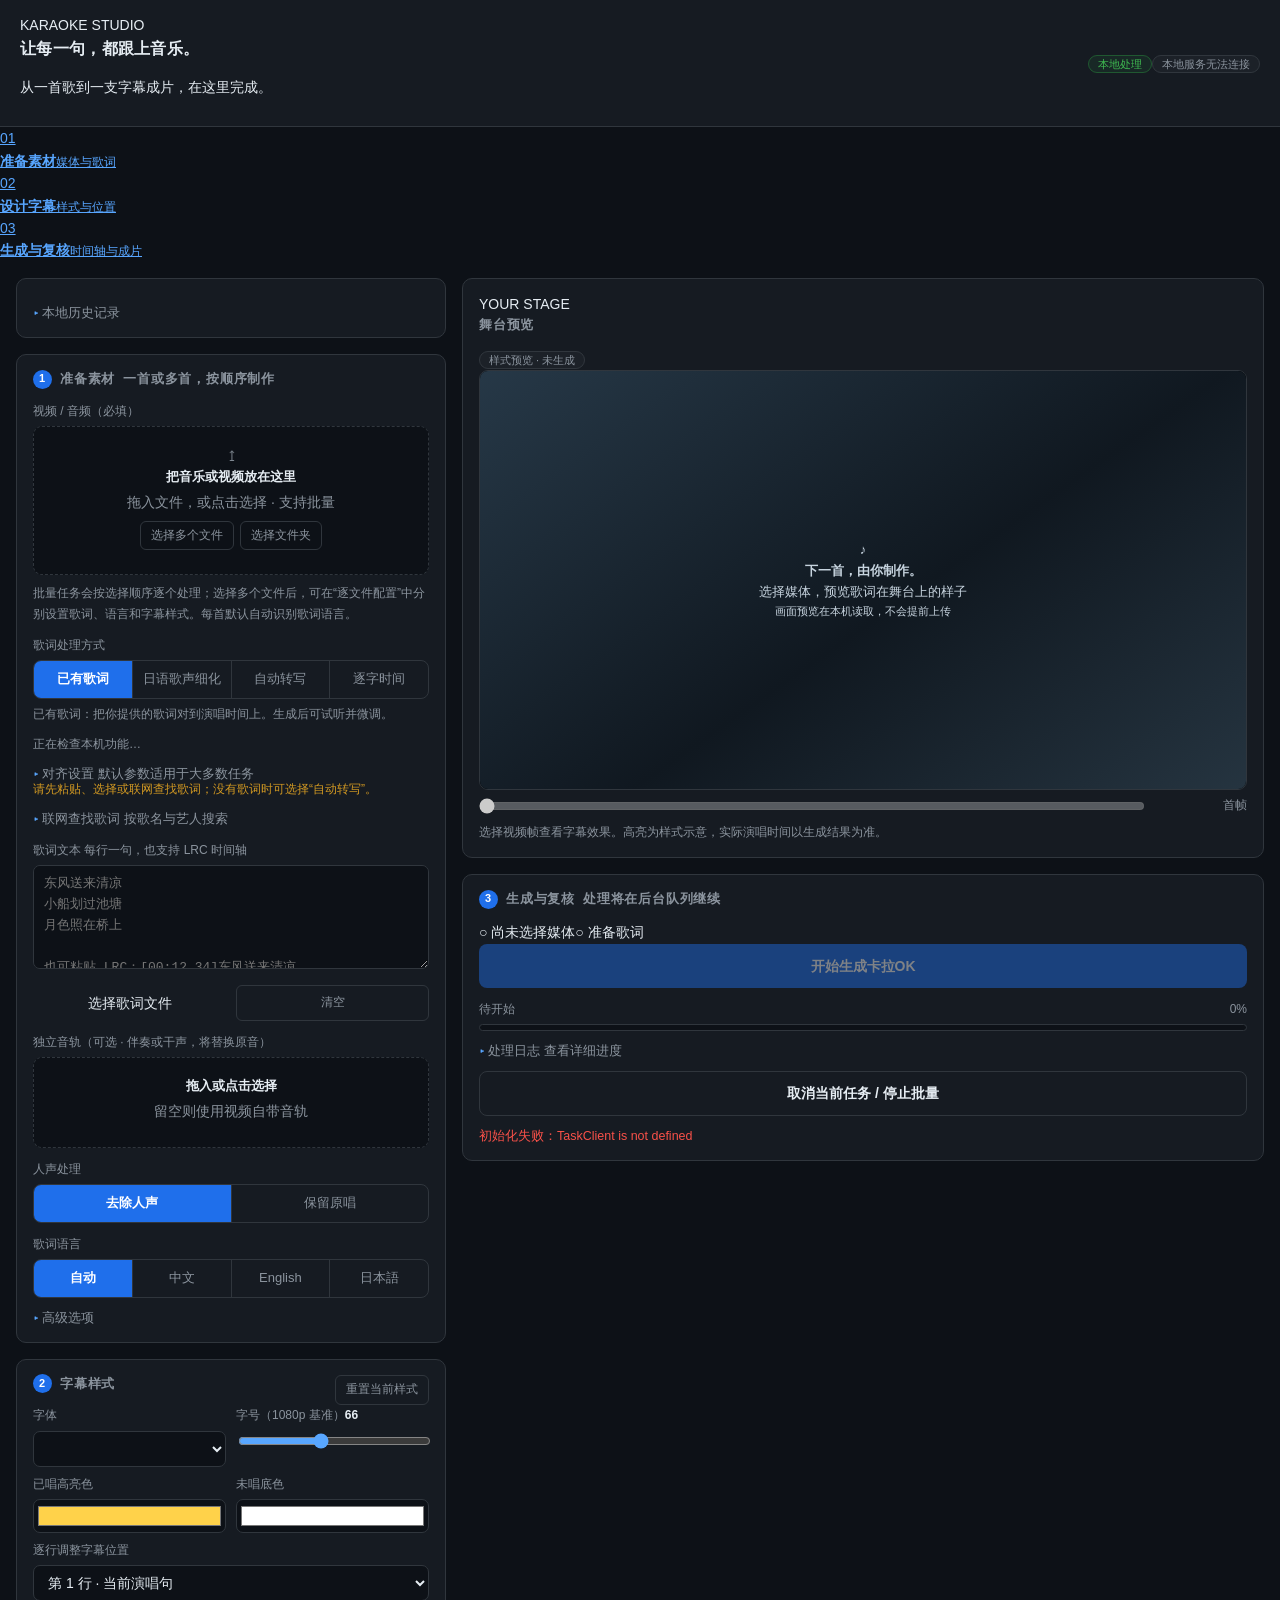
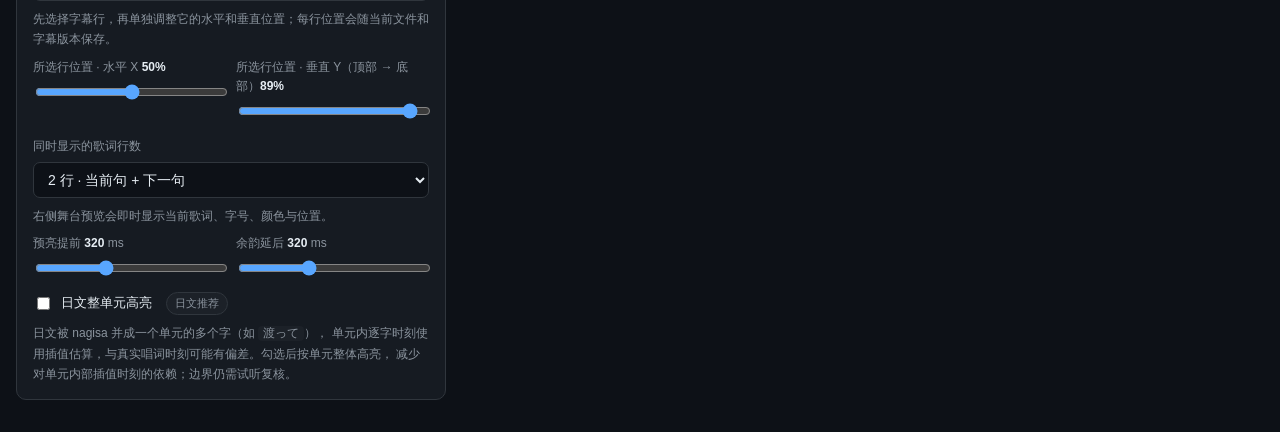
==== commit 8c275354: "fix(webui): support word-timed rendering and protect active edits" ====
--- a/src/webui_assets/index.html
+++ b/src/webui_assets/index.html
@@ -9,6 +9,7 @@
 <link rel="stylesheet" href="/review.css">
 <script src="/lyric_waveform.js"></script>
 <script src="/task_client.js"></script>
+<script src="/lyrics_format.js"></script>
 <script src="/lyrics_search.js"></script>
 <link rel="stylesheet" href="/theme.css">
 <link rel="stylesheet" href="/lyrics_search.css">
@@ -248,6 +249,7 @@
         <button data-v="whisper" class="on">已有歌词</button>
         <button data-v="sofa">日语歌声细化</button>
         <button data-v="asr">自动转写</button>
+        <button data-v="timed">逐字时间</button>
       </div>
       <div class="hint" id="srcHint" style="margin:-2px 0 9px"></div>
       <div class="hint" id="sourceAvailability" role="status">正在检查本机功能…</div>
@@ -690,7 +692,7 @@
 // 未安装的功能置灰并说明原因，避免提交后才在日志里看到缺少模块。
 function applyCapabilities(caps){
   CAPABILITIES=caps||{};
-  for(const src of ['whisper', 'sofa', 'asr']){
+  for(const src of ['whisper', 'sofa', 'asr', 'timed']){
     const cap = CAPABILITIES[src], b = document.querySelector(`#segSrc button[data-v="${src}"]`);
     if(!b)continue;
     b.dataset.availableLabel ||= b.textContent;
@@ -713,9 +715,10 @@
   refreshSrcUI();
 }
 function refreshRunAvailability(){
-  const state=TaskClient.generationState(CAPABILITIES,SRC,EDITING||GENERATION_BUSY);
+  const needsSeparation=SRC==='timed'&&VOCAL==='remove'&&$('#separate').checked&&!$('#track').files[0];
+  const state=TaskClient.generationState(CAPABILITIES,SRC,EDITING||GENERATION_BUSY,needsSeparation);
   $('#btnRun').disabled=!state.allowed;$('#btnRun').title=state.reason;
-  const source=TaskClient.generationState(CAPABILITIES,SRC);
+  const source=TaskClient.generationState(CAPABILITIES,SRC,false,needsSeparation);
   $('#sourceAvailability').textContent=source.reason;
   $('#sourceAvailability').classList.toggle('hidden',source.allowed);
   globalThis.LYRICS_SEARCH?.refreshAvailability?.();
@@ -765,7 +768,9 @@
   });
 }
 let VOCAL = 'remove', LANG = 'auto', SRC = 'whisper';
-seg('#segVocal', v => VOCAL = v);
+seg('#segVocal', v => { VOCAL = v; refreshRunAvailability(); });
+$('#separate').addEventListener('change',refreshRunAvailability);
+$('#track').addEventListener('change',refreshRunAvailability);
 seg('#segLang',  v => {
   LANG = v;
   if(!MEDIA_SWITCHING && MEDIA_ACTIVE_INDEX >= 0 && MEDIA_ITEMS[MEDIA_ACTIVE_INDEX]){
@@ -776,11 +781,12 @@
 });
 seg('#segSrc',   v => { SRC = v; refreshSrcUI(); });
 
-// 歌词来源三选一（分段选择器天然互斥，不会出现「勾了一个另一个的选项还亮着」）
+// 歌词处理方式互斥；逐字时间直接渲染，不需要对齐模型。
 const SRC_HINT = {
   whisper: '已有歌词：把你提供的歌词对到演唱时间上。生成后可试听并微调。',
   sofa: '日语歌声细化：适合日语歌曲，尝试更细地定位字音。此功能仍在实验中，请试听确认。',
   asr: '自动转写：没有歌词时，先识别歌词草稿再生成字幕。请选对语言，并核对可能识别错的字。',
+  timed: '逐字时间：使用增强 LRC 已有时间直接生成字幕，无需对齐模型。保留原唱或提供独立音轨时无需人声分离。',
 };
 function refreshSrcUI(){
   if(SRC==='sofa'){
@@ -790,12 +796,14 @@
   }
   $('#segLang').querySelectorAll('button').forEach(button=>button.disabled=SRC==='sofa'&&button.dataset.v!=='ja');
   $('#srcHint').textContent = SRC_HINT[SRC] || '';
+  $('#timedMode').disabled=SRC==='timed';
+  if(SRC==='timed')$('#timedMode').value='warp';
   const hasLyrics = $('#lyrics').value.trim() || $('#lyricsFile').files[0] || MEDIA_ITEMS[MEDIA_ACTIVE_INDEX]?.lyricsFile;
   $('#whisperOpts').classList.toggle('hidden', SRC === 'sofa');
   $('#sofaHint').classList.toggle('hidden', SRC !== 'sofa');
   $('#asrHint').classList.toggle('hidden', !(SRC === 'asr' && LANG === 'auto'));
   $('#whisperNeedLyrics').classList.toggle('hidden',
-      !((SRC === 'whisper' || SRC === 'sofa') && !hasLyrics));
+      !(SRC !== 'asr' && !hasLyrics));
   refreshRunAvailability();
 }
 $('#lyrics').addEventListener('input', refreshSrcUI);
@@ -1124,7 +1132,7 @@
 function renderStylePreview(){
   const preview=$('#stylePreview'),captions=$('#stylePreviewCaptions');if(!preview||!captions)return;
   const count=Number($('#lineCount')?.value)||2,fs=Number($('#fontSize')?.value)||66;
-  const supplied=($('#lyrics')?.value||'').split(/\r?\n/).map(line=>line.replace(/^\s*(?:\[\d{1,2}:\d{2}(?:\.\d{1,3})?\]\s*)+/,'').trim()).filter(Boolean);
+  const supplied=LyricsFormat.previewLines($('#lyrics')?.value||'');
   const lines=supplied.length?supplied.slice(0,count):['当前演唱歌词','下一句预览','后续歌词示例'].slice(0,count);
   const positions=ACTIVE_LINE_POSITIONS||normalizeLinePositions(STYLE_DEFAULTS);
   const selected=positionLineIndex();
@@ -1197,7 +1205,8 @@
 }
 $('#btnRun').addEventListener('click', async () => {
   if(GENERATION_BUSY||EDITING)return;
-  const sourceState=TaskClient.generationState(CAPABILITIES,SRC);
+  const needsSeparation=SRC==='timed'&&VOCAL==='remove'&&$('#separate').checked&&!$('#track').files[0];
+  const sourceState=TaskClient.generationState(CAPABILITIES,SRC,false,needsSeparation);
   if(!sourceState.allowed){refreshRunAvailability();showErr(sourceState.reason);return;}
   captureActiveMediaItem();
   const items = MEDIA_ITEMS.filter(item => item?.file && mediaFiles([item.file]).length);
@@ -1212,6 +1221,11 @@
       return fieldError($('#lyrics'), $('#lyricsErr'),
         `请为以下文件填写或选择歌词，或选择“自动转写”：\n${missing.map(item => item.file.name).join('\n')}`);
     }
+  }
+  if(SRC==='timed'){
+    const invalid=items.filter(item=>!LyricsFormat.hasWordTimes(item.lyrics));
+    if(invalid.length)return fieldError($('#lyrics'),$('#lyricsErr'),
+      `“逐字时间”需要每行都包含逐词时间的增强 LRC；以下文件需补齐时间或选择已有歌词对齐：\n${invalid.map(item=>item.file.name).join('\n')}`);
   }
   let config;
   try {
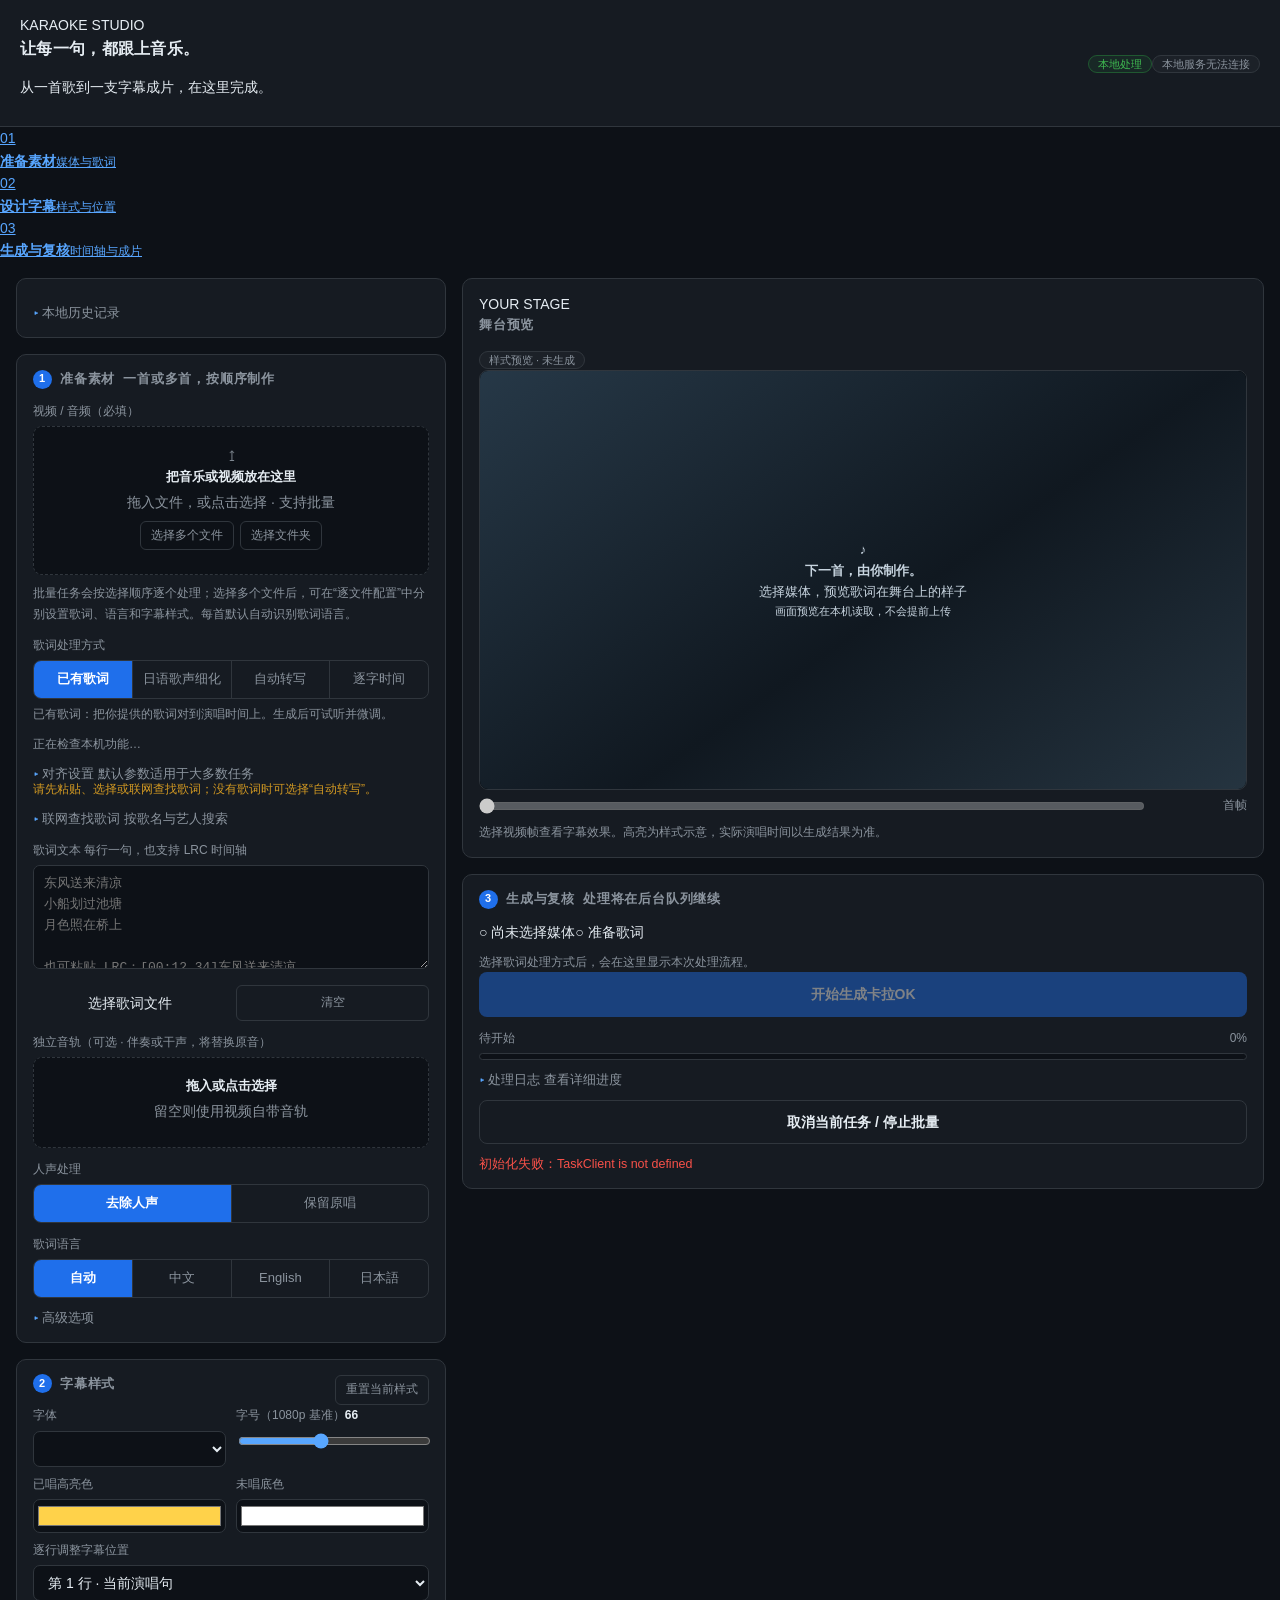
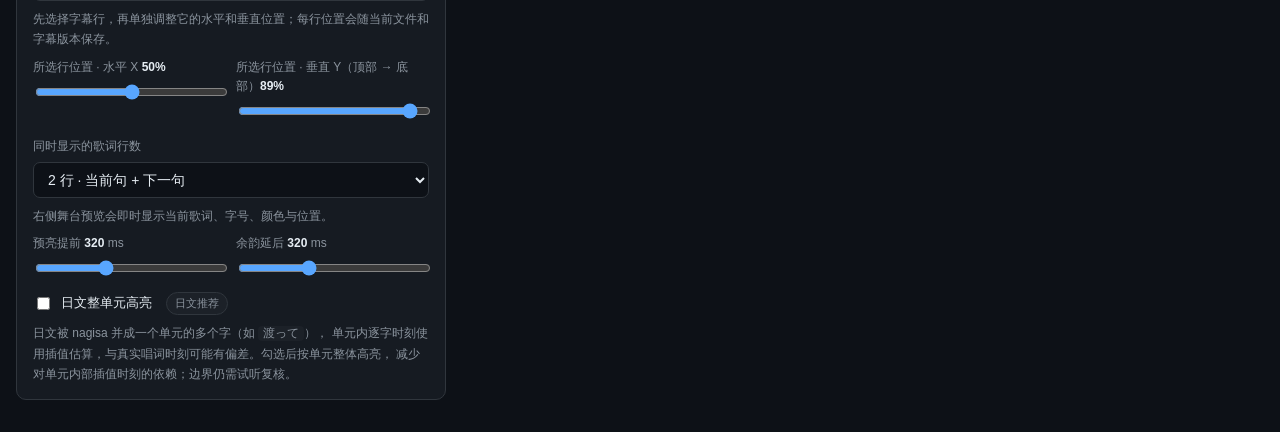
==== commit 4921f8d8: "feat: generalize alignment defaults and streamline concert review" ====
--- a/src/webui_assets/index.html
+++ b/src/webui_assets/index.html
@@ -253,7 +253,7 @@
       </div>
       <div class="hint" id="srcHint" style="margin:-2px 0 9px"></div>
       <div class="hint" id="sourceAvailability" role="status">正在检查本机功能…</div>
-      <details class="settings-details"><summary>对齐设置 <span>默认参数适用于大多数任务</span></summary>
+      <details class="settings-details" id="alignmentSettings"><summary>对齐设置 <span>默认参数适用于大多数任务</span></summary>
       <div id="whisperOpts"
            style="font-size:12.5px;color:var(--tx2);margin:-2px 0 9px;display:flex;gap:16px;flex-wrap:wrap;align-items:center">
         <label style="display:flex;align-items:center;gap:6px;cursor:pointer">
@@ -276,8 +276,8 @@
       </div>
       <label>对齐策略
         <select id="alignmentProfile">
-          <option value="balanced">自动均衡（当前测试推荐 · 保留长音，最后检查尾界）</option>
-          <option value="automatic">轻量修正（实验 · 仅有限修正边界）</option>
+          <option value="automatic">保留声学锚点（默认 · 仅在附近微调）</option>
+          <option value="balanced">启发式均衡（实验 · 可能重排行句）</option>
           <option value="legacy">旧规则（对照 · 允许整行重排和搬移）</option>
         </select>
       </label>
@@ -296,7 +296,7 @@
       <div id="ruleHelp" class="rule-help hidden" role="dialog" aria-label="高级参数说明">
         <button type="button" class="help-close" id="closeRuleHelp" aria-label="关闭说明">×</button>
         <h3>高级参数说明 <span>通常保持默认</span></h3>
-        <p class="help-note">这些参数是在“模型时间轴”之后做的有限修正。先听成片，再只调整最相关的一两项。</p>
+        <p class="help-note">默认保留模型声学锚点。均衡与旧策略含重排、搬移等启发式，可能改变真实长音与间奏位置；启用后请试听复核。</p>
         <h4>边界与时间轴</h4>
         <dl>
           <dt>boundary_limit · 自动边界最大调整</dt><dd>限制起点或尾点吸附的最大距离。调大可能修复偏移，但更容易吸附到相邻声音。</dd>
@@ -506,6 +506,7 @@
     <div class="card generation-card" id="generationCard">
       <h2><span class="n">3</span>生成与复核 <span class="card-caption">处理将在后台队列继续</span></h2>
       <div id="inputReadiness" class="input-readiness" aria-live="polite"><span>○ 尚未选择媒体</span><span>○ 准备歌词</span></div>
+      <p id="processingPlan" class="hint" aria-live="polite">选择歌词处理方式后，会在这里显示本次处理流程。</p>
       <button class="primary" id="btnRun" disabled>开始生成卡拉OK</button>
       <div class="barwrap" style="margin-top:12px">
         <div class="lbl"><span id="stageTxt">待开始</span><span id="pctTxt">0%</span></div>
@@ -670,6 +671,7 @@
   ANCHOR_API_SUPPORTED=meta.features?.multi_anchor===true;
   ASYNC_EDIT_SUPPORTED=meta.features?.async_edit===true;
   window.RULE_META = meta;
+  $('#alignmentProfile').value=meta.rule_default_profile||'automatic';
   applyCapabilities(meta.capabilities);
   renderRules();
   const fs = $('#font');
@@ -721,6 +723,9 @@
   const source=TaskClient.generationState(CAPABILITIES,SRC,false,needsSeparation);
   $('#sourceAvailability').textContent=source.reason;
   $('#sourceAvailability').classList.toggle('hidden',source.allowed);
+  const route={whisper:'已有歌词对齐',sofa:'逐行定位 → 日语歌声细化',asr:'转写草稿 → 字幕生成',timed:'已有逐词时间 → 直接出片'}[SRC]||'';
+  const sound=$('#track').files[0]?'使用独立音轨':VOCAL==='keep'?'保留原唱':$('#separate').checked?'分离人声并使用伴奏':'保留原唱（未启用分离）';
+  $('#processingPlan').textContent=`${route} · ${sound}`;
   globalThis.LYRICS_SEARCH?.refreshAvailability?.();
   globalThis.updateInputSummary?.();
 }
@@ -796,6 +801,7 @@
   }
   $('#segLang').querySelectorAll('button').forEach(button=>button.disabled=SRC==='sofa'&&button.dataset.v!=='ja');
   $('#srcHint').textContent = SRC_HINT[SRC] || '';
+  $('#alignmentSettings').hidden=SRC==='timed';
   $('#timedMode').disabled=SRC==='timed';
   if(SRC==='timed')$('#timedMode').value='warp';
   const hasLyrics = $('#lyrics').value.trim() || $('#lyricsFile').files[0] || MEDIA_ITEMS[MEDIA_ACTIVE_INDEX]?.lyricsFile;
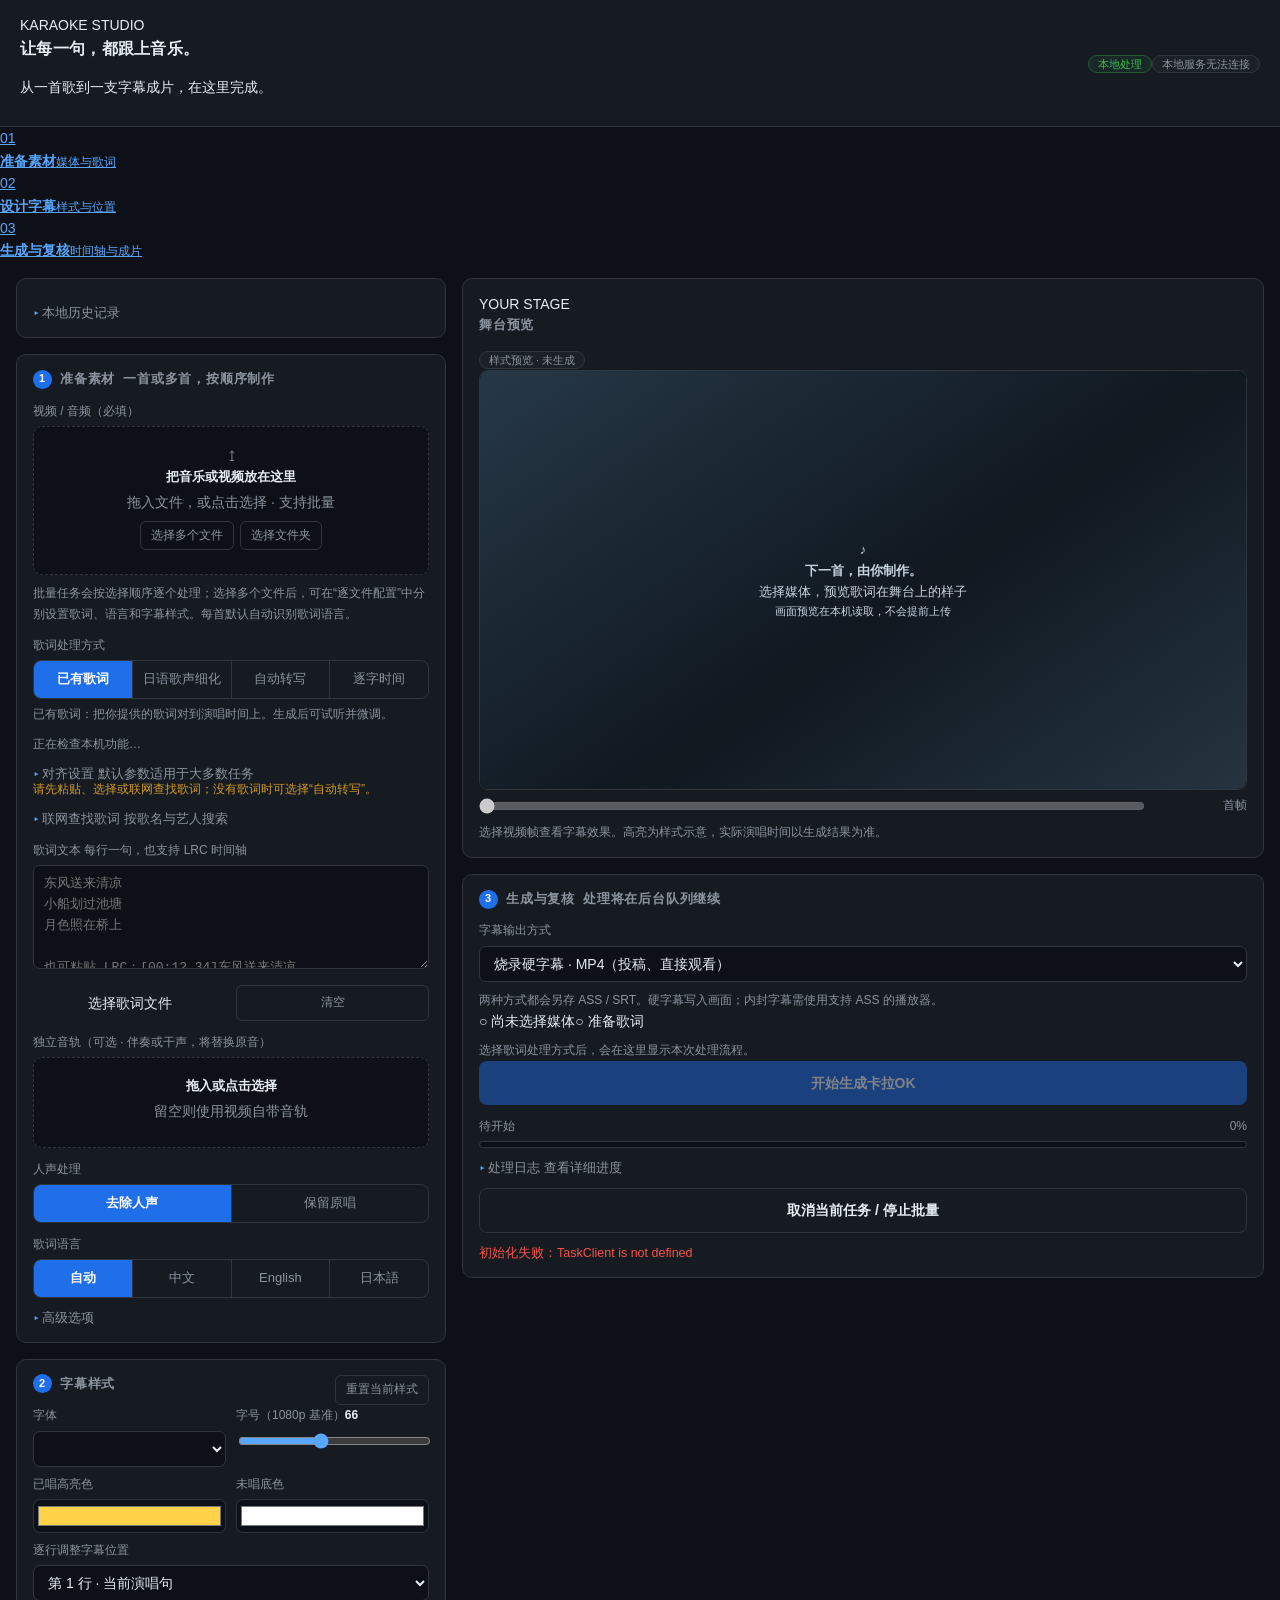
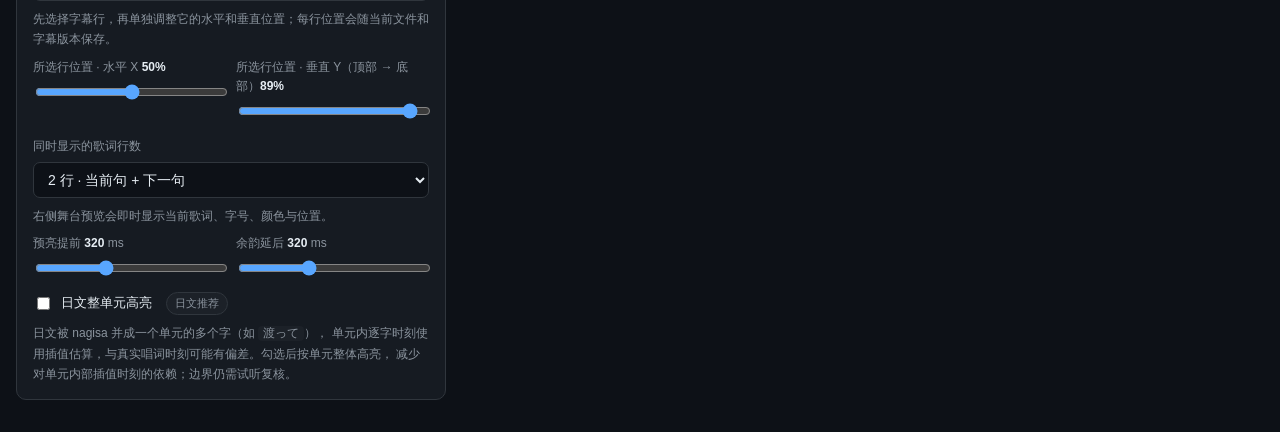
==== commit a627bfe8: "feat(review): integrate versioned approvals and workspace navigation" ====
--- a/src/webui_assets/index.html
+++ b/src/webui_assets/index.html
@@ -12,6 +12,7 @@
 <script src="/lyrics_format.js"></script>
 <script src="/lyrics_search.js"></script>
 <link rel="stylesheet" href="/theme.css">
+<script src="/workflow.js" defer></script>
 <link rel="stylesheet" href="/lyrics_search.css">
 <style>
 :root{
@@ -195,6 +196,7 @@
   <span class="spacer"></span>
   <div class="studio-status"><span class="pill on">本地处理</span><span class="pill" id="devPill" role="status">连接工作台…</span></div>
 </header>
+<nav class="lk-workflow" aria-label="制作流程" data-workflow="karaoke"></nav>
 
 <nav class="workflow-strip" aria-label="制作流程">
   <a href="#inputCard"><span>01</span><div><b>准备素材</b><small>媒体与歌词</small></div></a>
@@ -505,6 +507,12 @@
     </div>
     <div class="card generation-card" id="generationCard">
       <h2><span class="n">3</span>生成与复核 <span class="card-caption">处理将在后台队列继续</span></h2>
+      <label class="fl" for="outputMode">字幕输出方式</label>
+      <select id="outputMode">
+        <option value="burn">烧录硬字幕 · MP4（投稿、直接观看）</option>
+        <option value="soft">内封 ASS 字幕轨 · MKV（可关闭字幕、保留原画面）</option>
+      </select>
+      <p class="hint">两种方式都会另存 ASS / SRT。硬字幕写入画面；内封字幕需使用支持 ASS 的播放器。</p>
       <div id="inputReadiness" class="input-readiness" aria-live="polite"><span>○ 尚未选择媒体</span><span>○ 准备歌词</span></div>
       <p id="processingPlan" class="hint" aria-live="polite">选择歌词处理方式后，会在这里显示本次处理流程。</p>
       <button class="primary" id="btnRun" disabled>开始生成卡拉OK</button>
@@ -523,7 +531,10 @@
       <div class="card hidden" id="resultCard">
         <div class="result-media">
           <h2>成片</h2>
+          <div class="lk-result-links"><button type="button" class="ghost" id="openResultReview">在成品库复核此版本 →</button><button type="button" class="ghost" id="openResultSource" hidden>回到整场切割</button></div>
+          <p id="workspaceContext" class="hint" hidden></p>
           <video id="player" controls playsinline></video>
+          <p id="outputPlaybackHint" class="hint hidden">此文件为内封 ASS 的 MKV。网页预览可能无法播放或显示字幕，请下载后用支持 ASS 的播放器查看。</p>
           <div style="display:flex;gap:12px;align-items:center;flex-wrap:wrap;margin-top:8px">
             <button class="ghost" id="jumpPlayingLine">定位当前播放歌词 ↓</button>
             <label><input type="checkbox" id="followPlayingLine" style="width:auto"> 微调表自动跟随</label>
@@ -579,6 +590,11 @@
         </table>
       </div>
       <div style="margin-top:12px;display:flex;gap:8px;flex-wrap:wrap">
+        <label>本次导出 <select id="editOutputMode" style="width:auto">
+          <option value="">跟随当前版本</option>
+          <option value="burn">烧录硬字幕 · MP4</option>
+          <option value="soft">内封 ASS 字幕轨 · MKV</option>
+        </select></label>
         <button class="primary" id="btnRerender" style="width:auto;flex:1">应用并重新渲染</button>
         <button class="ghost hidden" id="btnDiscardDraft">放弃暂存修改</button>
         <button class="ghost hidden" id="btnCancelEdit">取消微调任务</button>
@@ -630,9 +646,10 @@
   }
   const editor=$('#tuneBody [data-insert-editor]');
   const insertion=editor?{after:Number(editor.querySelector('[data-insert-save]').dataset.insertSave),text:editor.querySelector('[data-insert-text]').value,mode:editor.querySelector('[data-insert-mode]').value,start:editor.querySelector('[data-insert-start]').value,end:editor.querySelector('[data-insert-end]').value}:null;
-  writeLocal(draftKey(),{draft_id:EDIT_DRAFT_ID,anchors:[...ANCHOR_ROWS],fields,insertion,options:styleOptions()});
+  writeLocal(draftKey(),{draft_id:EDIT_DRAFT_ID,anchors:[...ANCHOR_ROWS],fields,insertion,options:styleOptions(),output_mode:$('#editOutputMode').value});
 }
 async function restoreDraft(version){
+  $('#editOutputMode').value='';
   DRAFT_RESTORE_BLOCKED=false;
   EDIT_DRAFT_ID=null;
   const key=draftKey(JOB,version),identity=jobIdentity(JOB),raw=identity.startsWith('webui/')?identity.slice(6):JOB;
@@ -663,6 +680,7 @@
   }
   syncAllTokenEditStates();updateAnchorControls();WAVEFORM?.refresh();
   if(saved.fields?.length||saved.insertion)$('#rerenderMsg').textContent='已恢复尚未提交的修改；播放器显示已生成版本，确认后可提交。';
+  $('#editOutputMode').value=saved.output_mode||'';
 }
 
 // ---------------------------------------------------------------- 初始化
@@ -689,7 +707,7 @@
     if(!await recoverTasks(js))await restoreWorkspace();
   } catch(e){ $('#devPill').textContent = '任务列表暂时无法连接'; showErr(e.message); }
 }
-boot().catch(e=>{$('#devPill').textContent='本地服务无法连接';showErr('初始化失败：'+e.message);});
+const WORKSPACE_BOOT=boot().catch(e=>{$('#devPill').textContent='本地服务无法连接';showErr('初始化失败：'+e.message);});
 
 // 未安装的功能置灰并说明原因，避免提交后才在日志里看到缺少模块。
 function applyCapabilities(caps){
@@ -1009,18 +1027,35 @@
     MEDIA_ITEMS=[];MEDIA_QUEUE=[];MEDIA_ACTIVE_INDEX=-1;
     refreshSrcUI();
     setMediaSelection(file,[file]);
+    MEDIA_ITEMS[0].concert_origin={concert_id:data.concert_id};
+    WORKSPACE_ORIGIN={concert_id:data.concert_id};
     $('#fnMedia').textContent=`已导入：${name}（${(file.size/1048576).toFixed(1)} MB）`;
     $('#dropMedia').scrollIntoView({behavior:'smooth',block:'center'});
   }catch(error){
     label.textContent=`导入失败：${error.message}`;
   }
 }
-window.addEventListener('message',event=>{
+let WORKSPACE_ORIGIN={},WORKSPACE_RESULT=null;
+window.addEventListener('message',async event=>{
   if(event.origin!==location.origin||event.source!==window.parent)return;
   if(event.data?.type==='lets-karaoke:ping'){
     window.parent.postMessage({type:'lets-karaoke:ready'},location.origin);return;
   }
   if(event.data?.type==='lets-karaoke:import-concert-media')importConcertMedia(event.data);
+  if(event.data?.type==='lets-karaoke:context'&&event.data.job){
+    await WORKSPACE_BOOT;
+    if(GENERATION_BUSY||EDITING)return showErr('当前有任务正在运行，工作区已保留。请等待完成后再打开其他歌曲。');
+    try{
+      const data=event.data,record=await TaskClient.json('/api/versions?job='+encodeURIComponent(data.job));
+      if(!record.result||historyLocked(record))throw Error('当前记录尚未生成可打开的成片');
+      persistDraft();if(ES){ES.close();ES=null;}JOB=record.job;EDITABLE=record.editable;
+      const version=record.versions.find(v=>v.version===data.version&&v.video);
+      await finish(version?{...record.result,...version}:record.result);
+      WORKSPACE_ORIGIN={...WORKSPACE_ORIGIN,track_id:data.track_id,title:data.title};
+      $('#workspaceContext').hidden=false;$('#workspaceContext').textContent=`从成品复核打开：${data.title||record.title}。修改生成新版本后，可回成品库继续复核。`;
+      $('#resultCard').scrollIntoView({behavior:'smooth',block:'start'});
+    }catch(error){showErr('打开制作记录失败：'+error.message);}
+  }
 });
 window.parent.postMessage({type:'lets-karaoke:ready'},location.origin);
 dropWire('#dropTrack', '#track', '#fnTrack');
@@ -1195,6 +1230,7 @@
   fd.append('backend', config.backend);
   fd.append('timed_mode', config.timedMode);
   fd.append('encoder', config.encoder);
+  fd.append('output_mode', config.outputMode || 'burn');
   fd.append('quality', config.quality);
   fd.append('separate', config.separate ? '1' : '0');
   fd.append('options', config.options);
@@ -1243,6 +1279,7 @@
       alignDual:$('#useDual').checked, track:$('#track').files[0],
       demucs:$('#demucs').value, backend:$('#backend').value, timedMode:$('#timedMode').value,
       encoder:$('#encoder').value, quality:$('#quality').value,
+      outputMode:$('#outputMode').value||'burn',
       separate:$('#separate').checked,
     };
   } catch(e) { showErr(e.message); return; }
@@ -1274,6 +1311,7 @@
       };
       const job = await startMediaJob(media, itemConfig);
       JOB = job;
+      if(item.concert_origin)writeLocal('lets-karaoke:source:'+jobIdentity(job),item.concert_origin);
       submitted.push({job,name:media.name});BATCH_JOBS.add(job);
       rememberTask(job,{kind:'generate',name:media.name,created:Date.now()/1000});
       logLine(`第 ${i+1}/${queue.length} 个任务 ${job} 已提交：${media.name}`);
@@ -1453,7 +1491,11 @@
 });
 
 // ---------------------------------------------------------------- 结果
+function updateOutputPreview(video, mode){
+  $('#outputPlaybackHint').classList.toggle('hidden', !(mode==='soft'||/\.mkv$/i.test(video||'')));
+}
 async function finish(res, progressStart=0, progressSpan=1){
+  WORKSPACE_RESULT=res;
   DRAFT_RESTORE_BLOCKED=false;
   EDIT_DRAFT_ID=null;
   ALIGN=null;$('#tuneCard').classList.add('hidden');
@@ -1463,6 +1505,7 @@
   const v = $('#player');
   v.src = base + encodeURIComponent(res.video) + '?t=' + Date.now();
   v.load();
+  updateOutputPreview(res.video, res.stats?.output_mode);
 
   const dl = $('#dlBox');
   dl.innerHTML = '';
@@ -1497,6 +1540,7 @@
     ['实时倍速', (st.rtf||0).toFixed(2) + '×'],
     ['对齐来源', st.align_source], ['输出音轨', st.output_audio],
     ['编码器', st.encoder],
+    ['字幕输出', st.output_mode==='soft'?'ASS 字幕轨 · MKV':'硬字幕 · MP4'],
   ];
   $('#statBox').innerHTML = cells.map(([k,v]) =>
     `<div><b>${escapeText(v ?? '—')}</b><span>${k}</span></div>`).join('');
@@ -1538,8 +1582,19 @@
   await loadVersions(res.version || 0);
   await loadAlign(res.version || '');
   await restoreDraft(res.version || 0);
+  $('#openResultSource').hidden=!WORKSPACE_ORIGIN.source&&!WORKSPACE_ORIGIN.concert_id;
   $('#btnResumeEdit').classList.toggle('hidden',!readLocal(editFailureKey(JOB),null));
 }
+
+$('#openResultReview').onclick=async()=>{
+  persistDraft();$('#player').pause();
+  try{
+    const data=await TaskClient.json('/api/review/library');
+    const track=data.tracks.find(t=>t.workflow?.job&&sameJob(t.workflow.job,JOB));
+    window.navigateWorkspace('review',track?{track_id:track.id,version:TUNE_VERSION}:{job:JOB});
+  }catch(error){showErr('无法打开成品库：'+error.message);}
+};
+$('#openResultSource').onclick=()=>{persistDraft();$('#player').pause();window.navigateWorkspace('concert',{source:WORKSPACE_ORIGIN.source,concert_id:WORKSPACE_ORIGIN.concert_id,time:WORKSPACE_ORIGIN.source_start||0});};
 
 async function refreshHistory(){
   $('#historyCount').textContent='扫描中…';
@@ -1599,6 +1654,7 @@
 $('#clearHistory').onclick=()=>deleteHistory(HISTORY.filter(r=>!historyLocked(r)).map(r=>r.job),'全部可删除的历史记录（处理中任务会保留）');
 async function loadVersions(selected){
   const d=await TaskClient.json('/api/versions?job='+encodeURIComponent(JOB));
+  WORKSPACE_ORIGIN=Object.keys(d.review_origin||{}).length?d.review_origin:readLocal('lets-karaoke:source:'+jobIdentity(JOB),{});
   EDITABLE=d.editable;
   const select=$('#tuneVersion');select.replaceChildren();
   for(const version of d.versions.filter(v=>v.video)){
@@ -1888,6 +1944,7 @@
       job:JOB,base_version:TUNE_VERSION,retry_suspects:retry,anchor_rows:context.anchorRows,
       line_insertion:insertion,line_bounds:bounds,line_texts:lineTexts,line_offsets:offs,
       token_offsets:tokenOffs,options:styleOptions(),draft_id:EDIT_DRAFT_ID,defer_render:deferRender,
+      output_mode:$('#editOutputMode').value||null,
       async:ASYNC_EDIT_SUPPORTED,
     },{timeout:ASYNC_EDIT_SUPPORTED?20000:120000});
     if(d.operation_job){
@@ -1909,7 +1966,7 @@
 }
 function setEditBusy(busy){
   EDITING=busy;
-  for(const id of ['btnRetry','btnRerender','tuneVersion','btnReset'])$('#'+id).disabled=busy||!EDITABLE;
+  for(const id of ['btnRetry','btnRerender','tuneVersion','btnReset','editOutputMode'])$('#'+id).disabled=busy||!EDITABLE;
   refreshRunAvailability();
   $('#tuneBody').querySelectorAll('input,select,button').forEach(i=>i.disabled=busy||GENERATION_BUSY||!EDITABLE);
   $('#btnCancelEdit').classList.toggle('hidden',!busy);$('#btnCancelEdit').disabled=!EDIT_OPERATION;
@@ -1938,13 +1995,14 @@
   if(!d.video)throw new Error('微调任务未返回视频文件，请在历史记录检查。');
   const base='/files/'+JOB+'/',name=d.video.split(/[\\/]/).pop(),v=$('#player');
   v.src=base+encodeURIComponent(name)+'?t='+Date.now();v.load();TUNE_LOOP=null;
+  updateOutputPreview(name,d.output_mode);
   const a=document.createElement('a');a.href=base+encodeURIComponent(name)+'?download=1';a.textContent='↓ 微调版 v'+d.version;a.setAttribute('download',name);$('#dlBox').prepend(a);
   const h=d.health||{};$('#healthBadge').textContent=`防重叠自检 ${h.ok?'通过':'异常'}`;$('#healthBadge').className='badge '+(h.ok?'ok':'bad');
   removeLocal(draftKey(JOB,baseVersion));
   EDIT_DRAFT_ID=null;$('#btnDiscardDraft').classList.add('hidden');
   (d.logs||[]).forEach(l=>logLine(l));
   await loadVersions(d.version);await loadAlign(d.version);await refreshHistory();
-  $('#rerenderMsg').textContent=`已生成第 ${d.version} 版（编码器 ${d.encoder}）。`;
+  $('#rerenderMsg').textContent=`已生成第 ${d.version} 版（${d.output_mode==='soft'?'ASS 字幕轨 MKV':'硬字幕 MP4'}，编码器 ${d.encoder}）。`;
   $('#insertMsg').textContent=insertion?'插入完成，已生成版本 v'+d.version+'。':'';
 }
 async function recoverEdit(entry){
@@ -2032,11 +2090,11 @@
 $('#player').addEventListener('timeupdate',()=>{const v=$('#player');if(TUNE_LOOP&&v.currentTime>=TUNE_LOOP.end)v.currentTime=TUNE_LOOP.start;});
 $('#tuneVersion').onchange=async()=>{
   persistDraft();const s=$('#tuneVersion'),v=$('#player');TUNE_LOOP=null;EDIT_DRAFT_ID=null;
-  try{await loadAlign(Number(s.value)||'');v.pause();v.src=s.selectedOptions[0].dataset.video;v.load();await restoreDraft(Number(s.value)||0);}
+  try{await loadAlign(Number(s.value)||'');v.pause();v.src=s.selectedOptions[0].dataset.video;v.load();updateOutputPreview(v.src.split('?')[0]);await restoreDraft(Number(s.value)||0);}
   catch(error){EDITABLE=false;setEditBusy(false);showErr('版本无法加载：'+error.message+'；重新打开历史记录可重试。');}
 };
 for(const eventName of ['input','change'])document.addEventListener(eventName,event=>{
-  if(['font','fontSize','sung','unsung','lineCount','positionX','positionY','leadMs','tailMs','groupUnit'].includes(event.target.id))persistDraft();
+  if(['font','fontSize','sung','unsung','lineCount','positionX','positionY','leadMs','tailMs','groupUnit','editOutputMode'].includes(event.target.id))persistDraft();
 });
 
 function lyricsContextKey(){return `media-${MEDIA_SELECTION_VERSION}-${MEDIA_ACTIVE_INDEX}`;}
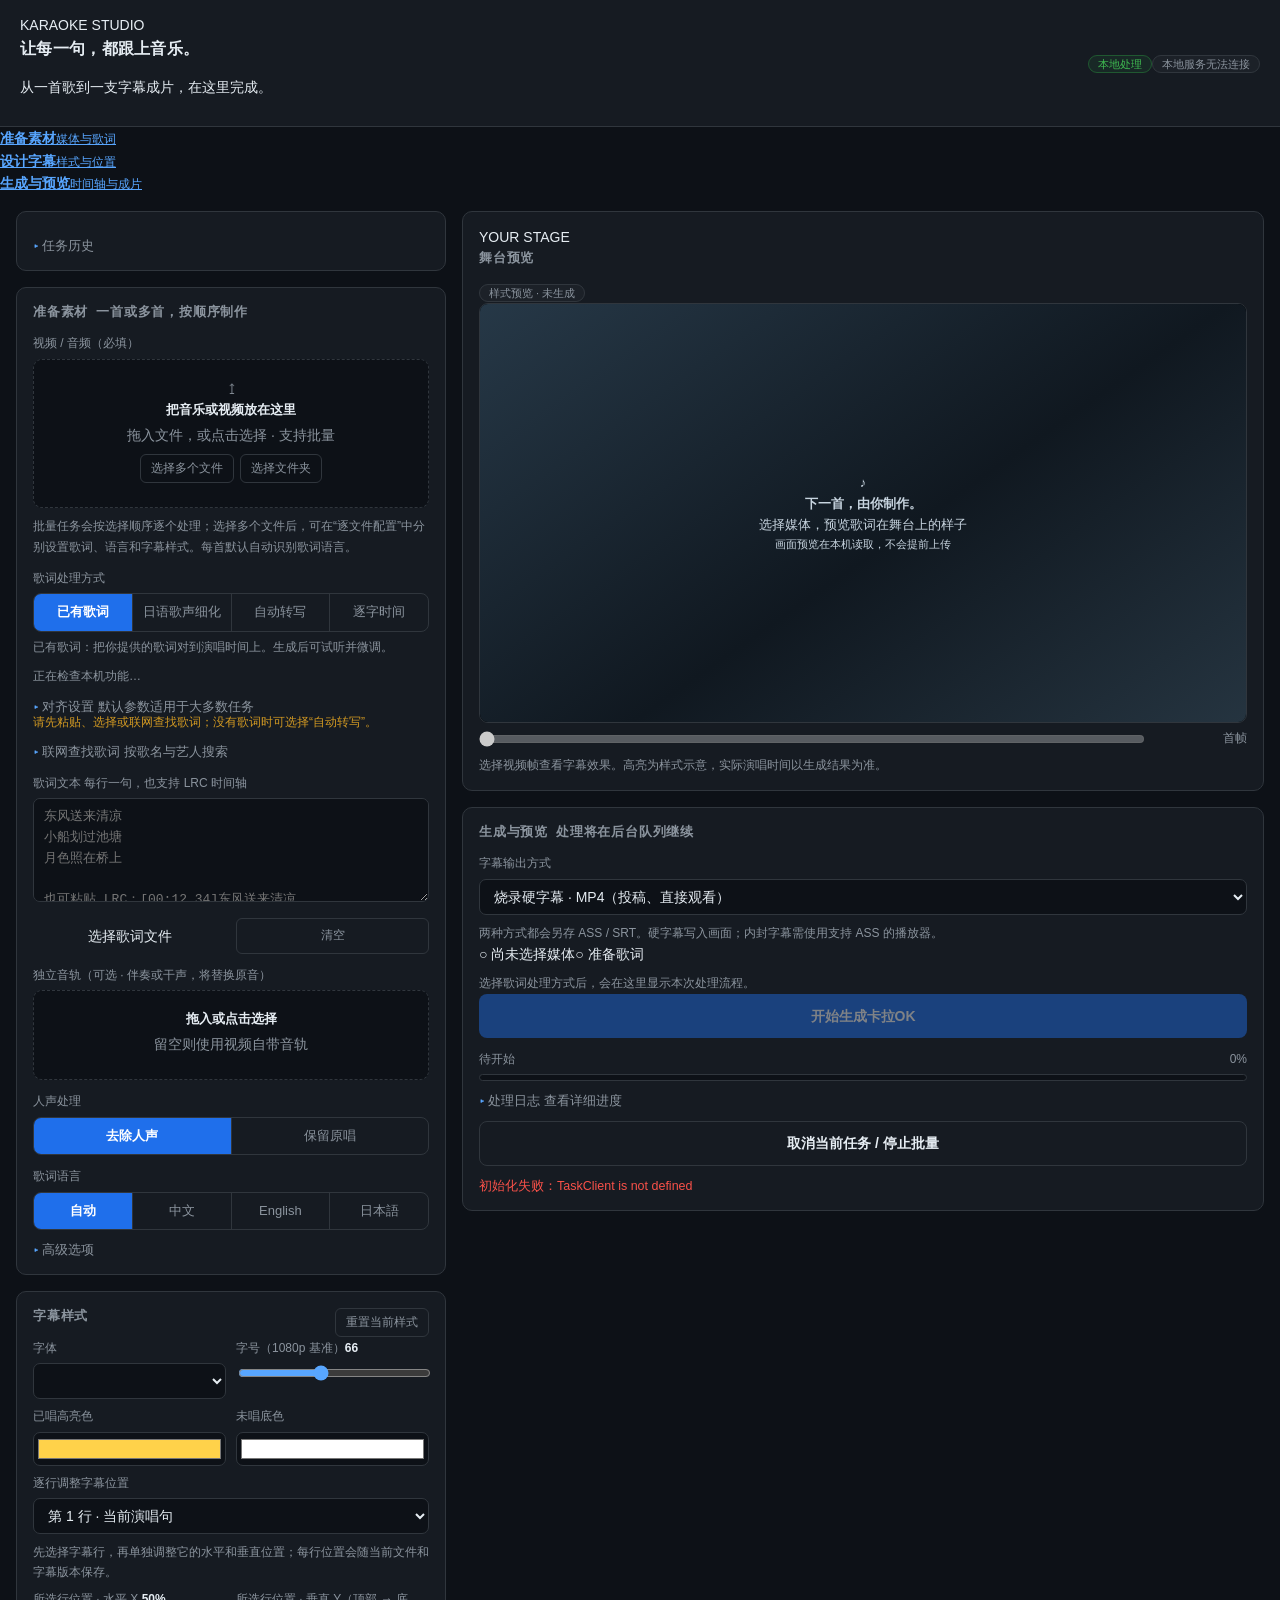
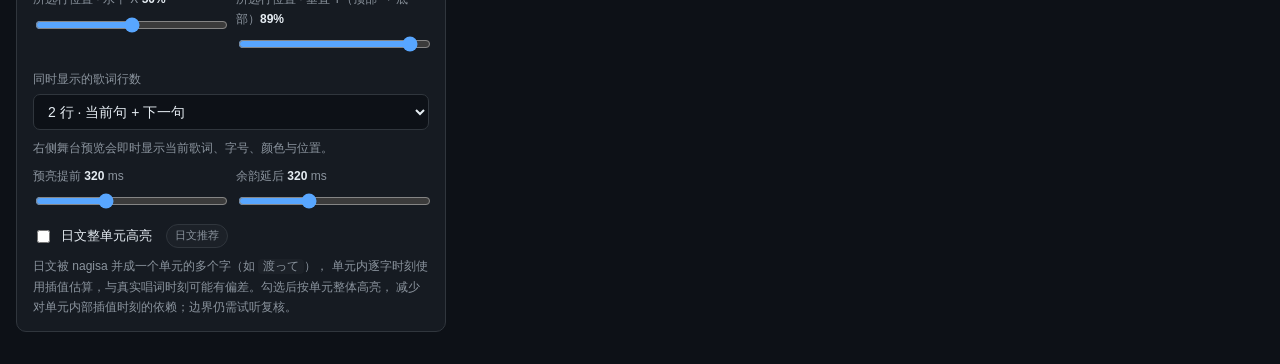
==== commit 873574dc: "feat(ui): align workflow navigation and review-to-publish handoff - make the in-page workflow bar a " ====
--- a/src/webui_assets/index.html
+++ b/src/webui_assets/index.html
@@ -199,15 +199,15 @@
 <nav class="lk-workflow" aria-label="制作流程" data-workflow="karaoke"></nav>
 
 <nav class="workflow-strip" aria-label="制作流程">
-  <a href="#inputCard"><span>01</span><div><b>准备素材</b><small>媒体与歌词</small></div></a>
-  <a href="#styleCard"><span>02</span><div><b>设计字幕</b><small>样式与位置</small></div></a>
-  <a href="#generationCard"><span>03</span><div><b>生成与复核</b><small>时间轴与成片</small></div></a>
+  <a href="#inputCard"><div><b>准备素材</b><small>媒体与歌词</small></div></a>
+  <a href="#styleCard"><div><b>设计字幕</b><small>样式与位置</small></div></a>
+  <a href="#generationCard"><div><b>生成与预览</b><small>时间轴与成片</small></div></a>
 </nav>
 <div class="wrap">
   <!-- ================= 左栏 ================= -->
   <div>
     <div class="card history-card">
-      <details id="historyPanel"><summary>本地历史记录 <span id="historyCount"></span></summary>
+      <details id="historyPanel"><summary>任务历史 <span id="historyCount"></span></summary>
         <p class="hint">扫描项目 out 目录中的已保存任务和对齐结果。选择记录可恢复所有版本；缺少原任务配置的实验结果仅供查看。</p>
         <input id="historySearch" type="text" placeholder="按歌曲或目录搜索" aria-label="搜索历史记录">
         <div style="display:flex;gap:6px;flex-wrap:wrap;margin-top:7px">
@@ -221,7 +221,7 @@
       </details>
     </div>
     <div class="card" id="inputCard">
-      <h2><span class="n">1</span>准备素材 <span class="card-caption">一首或多首，按顺序制作</span></h2>
+      <h2>准备素材 <span class="card-caption">一首或多首，按顺序制作</span></h2>
 
       <label class="fl">视频 / 音频（必填）</label>
       <div class="drop" id="dropMedia" tabindex="0" role="button" aria-label="选择音频或视频文件">
@@ -426,7 +426,7 @@
 
     <div class="card" id="styleCard">
       <div style="display:flex;align-items:center;justify-content:space-between;gap:8px">
-        <h2><span class="n">2</span>字幕样式</h2>
+        <h2>字幕样式</h2>
         <button class="mini" type="button" id="btnResetStyle">重置当前样式</button>
       </div>
       <div class="row">
@@ -506,7 +506,7 @@
       <p class="hint">选择视频帧查看字幕效果。高亮为样式示意，实际演唱时间以生成结果为准。</p>
     </div>
     <div class="card generation-card" id="generationCard">
-      <h2><span class="n">3</span>生成与复核 <span class="card-caption">处理将在后台队列继续</span></h2>
+      <h2>生成与预览 <span class="card-caption">处理将在后台队列继续</span></h2>
       <label class="fl" for="outputMode">字幕输出方式</label>
       <select id="outputMode">
         <option value="burn">烧录硬字幕 · MP4（投稿、直接观看）</option>
@@ -568,7 +568,7 @@
       </div>
 
       <div class="card hidden" id="tuneCard">
-      <h2><span class="n">4</span>人工微调对齐<span class="spacer"></span>
+      <h2>人工微调对齐<span class="spacer"></span>
         <span class="badge" id="healthBadge">待检查</span></h2>
       <p class="hint">给某一行填「偏移 ms」即可整体平移该行（正数延后、负数提前）；
         点 <b>▶</b> 可把播放器跳到该行起点试听。每行的 ⚓ 可独立开关，也可以同时选择多个锚点；修改时间或偏移会自动把该句加入锚点。
